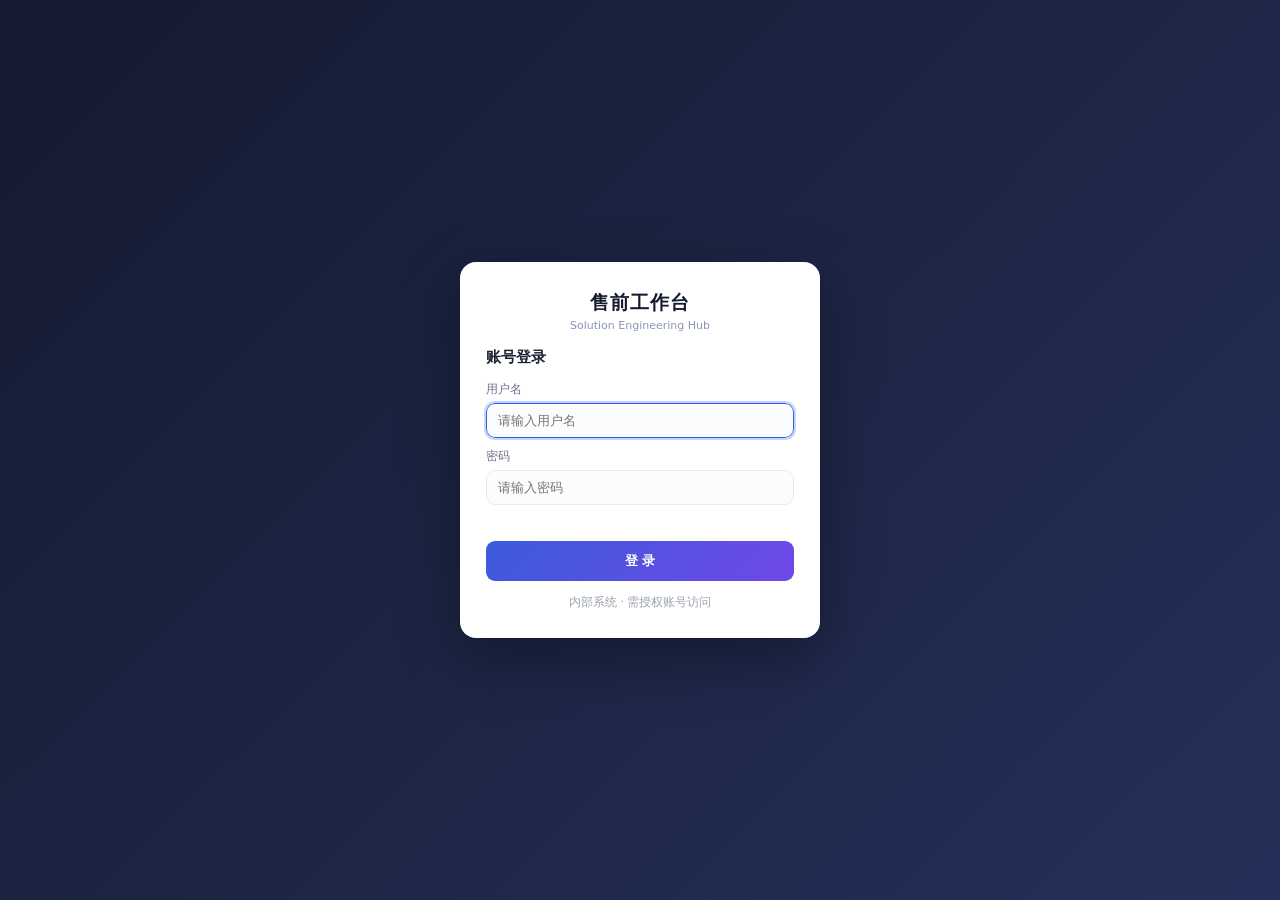
==== frontend/index.html @ 3066fd41 "feat: 同步线上 09-14~09-17 全部开发 + 修复两处 P0 缺陷 线上运行目录 /opt/presales-workbench 长期不在版本控制下，仓库此前停在 bf09b65(09-" ====
<!DOCTYPE html>
<html lang="zh-CN">
<head>
<meta charset="UTF-8">
<meta name="viewport" content="width=device-width, initial-scale=1.0">
<title>售前解决方案工作台</title>

  <link rel="stylesheet" href="./src/styles.css">
</head>
<body class="auth-pending">
<div id="app">
  <aside class="sidebar">
    <div class="logo"><b>售前工作台</b><span>Solution Engineering Hub</span></div>
    <nav class="nav" id="nav">
      <button data-p="dash" class="on"><span class="ico"><svg viewBox="0 0 24 24" aria-hidden="true"><rect x="3" y="3" width="7.5" height="9" rx="1.4"/><rect x="13.5" y="3" width="7.5" height="5" rx="1.4"/><rect x="13.5" y="11" width="7.5" height="10" rx="1.4"/><rect x="3" y="15" width="7.5" height="6" rx="1.4"/></svg></span>工作台首页</button>
      <button data-p="projects"><span class="ico"><svg viewBox="0 0 24 24" aria-hidden="true"><path d="M3 7.5A2 2 0 0 1 5 5.5h4l2 2.2h6a2 2 0 0 1 2 2v7.3a2 2 0 0 1-2 2H5a2 2 0 0 1-2-2z"/></svg></span>项目管理</button>
      <button data-p="qa"><span class="ico"><svg viewBox="0 0 24 24" aria-hidden="true"><path d="M20 11.5a7.5 7.5 0 0 1-10.9 6.7L4 19.5l1.3-4.4A7.5 7.5 0 1 1 20 11.5z"/></svg></span>智能问答</button>
      <button data-p="kb"><span class="ico"><svg viewBox="0 0 24 24" aria-hidden="true"><ellipse cx="12" cy="6" rx="7.5" ry="2.8"/><path d="M4.5 6v6c0 1.6 3.4 2.9 7.5 2.9s7.5-1.3 7.5-2.9V6"/><path d="M4.5 12v6c0 1.6 3.4 2.9 7.5 2.9s7.5-1.3 7.5-2.9v-6"/></svg></span>向量知识库</button>
      <button data-p="pdocs"><span class="ico"><svg viewBox="0 0 24 24" aria-hidden="true"><rect x="3" y="4" width="18" height="4" rx="1.2"/><path d="M5 8v11a1.5 1.5 0 0 0 1.5 1.5h11A1.5 1.5 0 0 0 19 19V8"/><path d="M10 12h4"/></svg></span>项目知识库</button>
      <button data-p="c139"><span class="ico"><svg viewBox="0 0 24 24" aria-hidden="true"><circle cx="12" cy="12" r="8.5"/><circle cx="12" cy="12" r="4.5"/><circle cx="12" cy="12" r="1"/></svg></span>C139 赢单评估</button>
      <button data-p="tools"><span class="ico"><svg viewBox="0 0 24 24" aria-hidden="true"><path d="M15.6 5.4a3.6 3.6 0 0 0-4.7 4.5L4 16.8 6.2 19l6.9-6.9a3.6 3.6 0 0 0 4.5-4.7l-2.1 2.1-1.9-1.9z"/></svg></span>标书检查清单</button>
      <button data-p="bidagent"><span class="ico"><svg viewBox="0 0 24 24" aria-hidden="true"><rect x="6.5" y="8" width="11" height="8.5" rx="2.2"/><path d="M12 8V5.2M9.5 5.2h5M4 12h2.5M17.5 12H20"/><circle cx="10" cy="12.4" r=".7"/><circle cx="14" cy="12.4" r=".7"/></svg></span>投标智能体</button>
      <button data-p="chain"><span class="ico"><svg viewBox="0 0 24 24" aria-hidden="true"><circle cx="6" cy="12" r="2.3"/><circle cx="18" cy="6" r="2.3"/><circle cx="18" cy="18" r="2.3"/><path d="M8.1 10.9l7.8-3.8M8.1 13.1l7.8 3.8"/></svg></span>决策链</button>
      <button data-p="contracts"><span class="ico"><svg viewBox="0 0 24 24" aria-hidden="true"><path d="M6.5 2.5h7l4.5 4.5v13a1.5 1.5 0 0 1-1.5 1.5h-10A1.5 1.5 0 0 1 4.5 20V4a1.5 1.5 0 0 1 2-1.5z"/><path d="M13.5 2.5V7h4.5M8 12.5h8M8 16h8M8 9h2"/></svg></span>合同管理</button>
      <button data-p="quotations"><span class="ico"><svg viewBox="0 0 24 24" aria-hidden="true"><path d="M20.5 12.5l-8 8-9-9V4.5h7z"/><circle cx="7.6" cy="7.6" r="1.3"/></svg></span>报价管理</button>
      <button data-p="compintel"><span class="ico"><svg viewBox="0 0 24 24" aria-hidden="true"><circle cx="11" cy="11" r="6.2"/><path d="M20 20l-4.4-4.4"/></svg></span>竞争情报</button>
      <button data-p="market"><span class="ico"><svg viewBox="0 0 24 24" aria-hidden="true"><circle cx="12" cy="12" r="9"/><path d="M3 12h18M12 3c2.6 2.8 2.6 15.4 0 18M12 3c-2.6 2.8-2.6 15.4 0 18"/></svg></span>市场情报</button>
      <button data-p="marketdaily"><span class="ico"><svg viewBox="0 0 24 24" aria-hidden="true"><rect x="3" y="5" width="18" height="16" rx="2"/><path d="M3 9h18M8 3v4M16 3v4M7.5 13h5M7.5 16.5h8"/></svg></span>厂商动态</button>
      <button data-p="aidaily"><span class="ico"><svg viewBox="0 0 24 24" aria-hidden="true"><path d="M4 5h13v14H6a2 2 0 0 1-2-2z"/><path d="M17 8h3v9a2 2 0 0 1-2 2M7 9h7M7 12h7M7 15h4"/></svg></span>AI应用日报</button>
      <button data-p="scenario"><span class="ico"><svg viewBox="0 0 24 24" aria-hidden="true"><path d="M9.5 18h5M10.5 21h3"/><path d="M12 3a6 6 0 0 0-3.8 10.6c.6.5 1.1 1.3 1.3 2.4h5c.2-1.1.7-1.9 1.3-2.4A6 6 0 0 0 12 3z"/></svg></span>解决方案创新场景</button>
      <button data-p="docs"><span class="ico"><svg viewBox="0 0 24 24" aria-hidden="true"><path d="M4 20h4L18.5 9.5l-4-4L4 16z"/><path d="M13.5 5.5l4 4"/></svg></span>方案制作中心</button>
      <!-- 需求管理入口已按需求隐藏（保留 DOM 与逻辑，去掉下一行的 style 即可恢复） -->
      <button data-p="requirements"><span class="ico"><svg viewBox="0 0 24 24" aria-hidden="true"><path d="M9 6.5h11M9 12h11M9 17.5h11M4.5 6l1 1 1.8-2M4.5 11.5l1 1 1.8-2M4.5 17l1 1 1.8-2"/></svg></span>需求管理</button>
      <button data-p="sales"><span class="ico"><svg viewBox="0 0 24 24" aria-hidden="true"><path d="M3 8l9-4 9 4-9 4z"/><path d="M7 10.5V15c0 1.2 2.2 2.2 5 2.2s5-1 5-2.2v-4.5"/><path d="M21 8.5v5"/></svg></span>销售培训</button>
      <button data-p="toolbox"><span class="ico"><svg viewBox="0 0 24 24" aria-hidden="true"><rect x="3" y="7" width="18" height="13" rx="2"/><path d="M8 7V5a2 2 0 0 1 2-2h4a2 2 0 0 1 2 2v2M3 12h18"/></svg></span>售前工具箱</button>
      <button data-p="capability"><span class="ico"><svg viewBox="0 0 24 24" aria-hidden="true"><polyline points="3 17 9 11 13 15 21 7"/><polyline points="15 7 21 7 21 13"/></svg></span>能力提升</button>
      <button data-p="mytodo"><span class="ico"><svg viewBox="0 0 24 24" aria-hidden="true"><circle cx="9" cy="7.5" r="3.2"/><path d="M5 20a4 4 0 0 1 8 0"/><circle cx="17" cy="9" r="2.2"/><path d="M15 20a4 4 0 0 1 7-2"/></svg></span>我的待办</button>
      <button data-p="capacity"><span class="ico"><svg viewBox="0 0 24 24" aria-hidden="true"><path d="M3 12h3l2-7 3 14 3-9 2 4h5"/></svg></span>产能看板</button>
      <button data-p="funnel"><span class="ico"><svg viewBox="0 0 24 24" aria-hidden="true"><path d="M3 4h18l-7 8v6l-4 2v-8z"/></svg></span>商机漏斗</button>
      <button data-p="customer360"><span class="ico"><svg viewBox="0 0 24 24" aria-hidden="true"><circle cx="12" cy="8" r="3.2"/><path d="M5 21a7 7 0 0 1 14 0M12 11a3 3 0 0 0 3 3h1.5a2.5 2.5 0 0 1 2 4"/></svg></span>客户360</button>
      <button data-p="users" style="display:none"><span class="ico"><svg viewBox="0 0 24 24" aria-hidden="true"><path d="M12 3l7 2.6V11c0 4.4-2.9 7.4-7 8.9-4.1-1.5-7-4.5-7-8.9V5.6z"/><path d="M9.5 11.5l1.8 1.8 3.5-3.6"/></svg></span>用户管理</button>
    </nav>
    <div class="side-foot">
      <div class="side-user" id="sideUser" style="display:none">
        <div class="su-name">👤 <span id="curUser"></span></div>
        <div class="su-warn" id="pwWarn" style="display:none">⚠ 当前为初始密码，建议尽快修改</div>
        <div class="su-btns"><button id="btnPw" class="su-btn" style="display:none" onclick="openPw()"><svg viewBox="0 0 24 24" class="su-ic"><circle cx="7.5" cy="15.5" r="3.5"/><path d="M10 13l8-8M15 5l3 3M13 7l2 2"/></svg>修改密码</button><button id="btnLogout" class="su-btn out" style="display:none" onclick="doLogout()"><svg viewBox="0 0 24 24" class="su-ic"><path d="M9 21H5a2 2 0 0 1-2-2V5a2 2 0 0 1 2-2h4M16 17l5-5-5-5M21 12H9"/></svg>退出</button></div>
      </div>
      数据存服务器 <span id="syncState" title="业务数据已落库 SQLite；本机浏览器另留一份缓存">●</span>
      <button onclick="exportAll()">⬇ 导出数据备份</button>
      <button onclick="document.getElementById('importFile').click()">⬆ 导入数据</button>
      <button onclick="syncNow()">⟳ 立即同步</button>
      <button onclick="resetDemo()">↺ 重置演示数据</button>
      <input type="file" id="importFile" accept=".json" style="display:none" onchange="importAll(this)">
    </div>
  </aside>

  <main class="main">
    <!-- ============ 首页 ============ -->
    <section class="page on" id="p-dash">
      <div class="page-head"><div><h2>工作台首页</h2><div class="desc">售前项目全景视图 · 指标卡与漏斗可点击下钻明细</div></div>
        <div style="display:flex;gap:10px;align-items:center"><span id="dashYearSlot"></span>
        <button class="btn" onclick="openProjectModal()">＋ 新建项目</button></div></div>
      <div class="kpis" id="dashKpis"></div>
      <div class="gosum-bar" id="dashGoSummary"></div>
      <div class="grid g2">
        <div class="card"><h3>商机投入决策 · 建议重点投入（GO）</h3><div id="dashGo"></div></div>
        <div class="card"><h3>商机投入决策 · 建议暂缓 / 放弃（NO-GO）</h3><div id="dashNoGo"></div></div>
      </div>
      <div class="card"><h3>跟进强度趋势
        <span style="float:right;display:flex;gap:8px;align-items:center;font-weight:400">
          <select id="trScope" onchange="renderDash()" style="width:190px"><option value="all">全部项目</option></select>
          <button class="btn sm ghost" id="trModeW" onclick="setTrendMode('w')">按周</button>
          <button class="btn sm ghost" id="trModeM" onclick="setTrendMode('m')">按月</button>
        </span></h3>
        <div id="dashTrend"></div>
      </div>
      <div class="grid g2">
        <div class="card"><h3>项目阶段漏斗</h3><div id="dashFunnel"></div></div>
        <div class="card"><h3>赢单率 TOP 项目（C139）</h3><div id="dashTop"></div></div>
      </div>
      <div class="grid g2">
        <div class="card"><h3>下一步（逾期 / 本周到期）</h3><div id="dashNext"></div></div>
        <div class="card"><h3>未关闭的风险与问题</h3><div id="dashRisk"></div></div>
      </div>
      <div class="card"><h3>最近动态</h3><div id="dashRecent"></div></div>
    </section>

    <!-- ============ 项目管理 ============ -->
    <section class="page" id="p-projects">
      <div class="page-head"><div><h2>项目管理</h2><div class="desc">全生命周期：前期交流 → 方案阶段 → 招投标 → 中标 / 流标 / 输标 / 取消</div></div>
        <div style="display:flex;gap:10px">
          <button class="btn ghost" onclick="goProjects({})">重置筛选</button>
          <button class="btn" onclick="openProjectModal()">＋ 新建项目</button>
        </div></div>
      <div class="card">
        <div class="searchbar">
          <input id="projSearch" placeholder="搜索项目 / 甲方 / 销售 / 售前…" oninput="renderProjects()">
          <select id="projYearFilter" onchange="pfSet('year',this.value)"><option value="all">全部年度</option></select>
          <select id="projRangeFilter" onchange="pfSet('range',this.value)">
            <option value="all">全部范围</option><option value="active">在跟</option><option value="won">已中标</option>
            <option value="lost">已流失</option><option value="closed">已收口（中标+流失）</option>
          </select>
          <select id="projStageFilter" onchange="pfSet('stage',this.value)">
            <option value="all">全部阶段</option>
            <option>前期交流</option><option>方案阶段</option><option>招投标阶段</option>
            <option>已中标</option><option>已流标</option><option>已输标</option><option>项目已取消</option>
          </select>
          <select id="projOppFilter" onchange="pfSet('opp',this.value)">
            <option value="all">全部级别</option><option>控单</option><option>博弈</option><option>了解中</option>
          </select>
          <select id="projOwnerFilter" onchange="pfSet('owner',this.value)"><option value="">全部负责人</option></select>
          <select id="projGoFilter" onchange="pfSet('go',this.value)">
            <option value="">全部投入建议</option><option value="must">重点投入</option>
            <option value="watch">观察加力</option><option value="drop">暂缓/放弃</option><option value="data">数据不足</option>
          </select>
          <select id="projWarnFilter" onchange="pfSet('warn',this.value)">
            <option value="">不限预警</option><option value="warn">有预警（逾期或高风险）</option>
            <option value="over">有逾期下一步</option><option value="risk">有高风险未关闭</option>
          </select>
        </div>
        <div id="projCount" style="font-size:12.5px;color:var(--sub);margin:-2px 0 10px"></div>
        <div style="overflow-x:auto"><table id="projTable"></table></div>
      </div>
    </section>

    <!-- ============ 项目详情 ============ -->
    <section class="page" id="p-detail">
      <div class="page-head">
        <div><h2 id="dtTitle">项目详情</h2><div class="desc" id="dtSub"></div></div>
        <div style="display:flex;gap:8px;align-items:center">
          <select id="dtStage" onchange="changeStage(this.value)" style="width:150px">
            <option>前期交流</option><option>方案阶段</option><option>招投标阶段</option>
            <option>已中标</option><option>已流标</option><option>已输标</option><option>项目已取消</option>
          </select>
          <button class="btn ghost" onclick="show('projects')">← 返回列表</button>
        </div>
      </div>
      <div class="card"><div class="step-flow" id="dtFlow"></div></div>
      <div class="tabs" id="dtTabs">
        <button class="on" data-t="info">基本信息与背景收集</button>
        <button data-t="fu">跟进记录</button>
        <button data-t="plan">下一步计划</button>
        <button data-t="risk">风险与问题</button>
        <button data-t="task">推进计划与任务</button>
        <button data-t="tl">时间线</button>
        <button data-t="go">投入决策 GO</button>
        <button data-t="c">C139 快评</button>
        <button data-t="doc">本项目文档</button>
        <button data-t="stk">项目干系人</button>
        <button data-t="contract">合同信息</button>
      </div>
      <div id="dtBody"></div>
    </section>

    <!-- ============ 智能问答 ============ -->
    <section class="page qa-page" id="p-qa">
      <div class="page-head">
        <div><h2>智能问答</h2><div class="desc">售前作战参谋 · 基于工作台真实数据，直接提问即可（商机 / 决策链 / 跟进 / 风险 / GO 判断 / 跨项目对比）</div></div>
        <div class="qa-head-tools">
          <label class="qa-scope"><span>范围</span><select id="qaScope" onchange="qaScopeChange()"></select></label>
          <button class="btn sm ghost" onclick="qaClear()">清空对话</button>
        </div>
      </div>
      <div class="qa-shell">
        <div id="qaMsgs" class="qa-msgs"></div>
        <div class="qa-composer">
          <div class="qa-quick" id="qaQuick"></div>
          <div class="qa-input">
            <textarea id="qaText" rows="1" placeholder="直接输入你的问题，回车发送（Shift+Enter 换行）…" oninput="qaAutoGrow(this)" onkeydown="qaKey(event)"></textarea>
            <button class="btn qa-send" id="qaSendBtn" onclick="qaSend()">发送</button>
          </div>
          <div class="qa-foot"><span id="qaStatus" class="qa-status"></span><span class="qa-tip">回答基于工作台已录入数据，未录入的会明确告知</span></div>
        </div>
      </div>
    </section>

    <!-- ============ 向量知识库 ============ -->
    <section class="page" id="p-kb">
      <div class="page-head"><div><h2>向量知识库</h2><div class="desc">左侧为 WeKnora 实时知识库列表 · 可检索、预览、下载原文；增删知识库与文档请到 WeKnora 管理端</div></div>
        <div style="display:flex;gap:8px">
          <button class="btn ghost" onclick="openDebug()">🔍 召回调试</button>
          <button class="btn ghost" onclick="loadWeKnoraKb(true)">↻ 刷新</button></div></div>
      <div class="doc-layout" style="grid-template-columns:250px 1fr">
        <div class="card"><h3>知识库</h3>
          <div id="kbTree"></div></div>
        <div class="card">
          <div class="searchbar">
            <input id="kbSearch" placeholder="🔍 关键词检索（多词空格分隔）" oninput="renderKb()">
            <div style="flex:1"></div>
          </div>
          <div class="hint" id="kbCrumb"></div>
          <div id="kbList"></div>
        </div>
      </div>
    </section>

    <!-- ============ 项目知识库 ============ -->
    <section class="page" id="p-pdocs">
      <div class="page-head"><div><h2>项目知识库</h2><div class="desc">按项目归档文档：📥输入（客户提供的全部文档）｜🔄过程（工作文档，可建目录，可收纳方案制作中心产出）｜📤输出（对外提供过的文档）｜📎参考资料</div></div></div>
      <div class="doc-layout" style="grid-template-columns:280px 1fr">
        <div class="card"><h3>项目树</h3><div id="pdTree"></div></div>
        <div class="card" id="pdRight"><div class="empty">👈 在左侧选择一个项目，管理其四类文档</div></div>
      </div>
    </section>

    <!-- ============ 方案制作中心 ============ -->
    <section class="page" id="p-docs">
      <div class="page-head"><div><h2>方案制作中心</h2><div class="desc">关联项目 → 选择文档类型创建任务 → 与 Hermes 专家智能体真实对话 → 生成初稿并导出<span id="hxBadge" class="hx-badge">● 检测中</span></div></div></div>
      <div class="steps-hint">① 关联项目（自动带入背景信息）→ ② 点击文档类型：右侧展示<b>该类型的历次对话任务清单</b>，点「＋ 发起新对话」，由 <b>Hermes 专家智能体（profile: wordpresales）</b>接管全程对话与内容生成（项目背景自动注入，任务标题按对话内容自动生成，点历史任务可继续对话）→ ③ 点「⚡ 生成完整初稿」由智能体产出正文，在线编辑并导出 Word / Markdown</div>
      <div class="doc-layout">
        <div>
          <div class="card"><h3>① 关联项目</h3>
            <select id="docProj" onchange="onDocProjChange()"><option value="">— 请选择项目 —</option></select></div>
          <div class="card"><h3>② 选择文档类型 · 对话任务</h3><div id="docTypes"></div></div>
        </div>
        <div class="card" id="docRight" style="display:flex;flex-direction:column;min-height:620px"></div>
      </div>
    </section>

    <!-- ============ 投标智能体 ============ -->
    <section class="page" id="p-bidagent">
      <div class="page-head"><div><h2>投标智能体</h2><div class="desc">与 Hermes wordpresales 专家智能体直接对话 · 支持长时间异步处理 · 自动检测生成文档并提供下载</div></div>
        <div style="display:flex;gap:10px;align-items:center">
          <span id="baHxBadge" class="hx-badge">● 检测中</span>
        </div>
      </div>
      <div class="ba-wrap">
        <div class="ba-side">
          <div class="ba-side-head">
            <select id="baProjSelect" onchange="baOnProjChange()"><option value="">全部项目</option></select>
            <button class="btn" onclick="baNewConvAction()">＋ 新对话</button>
          </div>
          <div class="ba-conv-list" id="baConvList"></div>
        </div>
        <div class="ba-main">
          <div class="ba-chat" id="baChat"></div>
          <div class="ba-input" id="baInputBar"></div>
        </div>
      </div>
    </section>

    <!-- ============ C139 ============ -->
    <section class="page" id="p-c139">
      <div class="page-head"><div><h2>C139 赢单评估</h2><div class="desc">C=高质量教练确认 · 1=决定者选定我方 · 3=三项价值共识 · 9=九大关键要素，评估后自动映射赢单率与状态区间</div></div>
        <select id="c139Proj" onchange="renderC139()" style="width:260px"></select></div>
      <div class="c139-grid">
        <div class="score-box" id="c139Score"></div>
        <div id="c139Body"></div>
      </div>
    </section>

    <!-- ============ 工具箱 ============ -->
    <section class="page" id="p-tools">
      <div class="page-head"><div><h2>标书检查清单</h2><div class="desc">投标前中后检查清单（按项目勾选，状态自动保存）；常用方法论速查已并入「能力提升 · 必备常识」</div></div></div>
      <div class="card"><h3>投标检查清单（勾选状态自动保存）</h3>
        <div style="margin-bottom:8px"><select id="chkProj" onchange="renderChecklist()" style="width:240px"></select></div>
        <div id="checklist"></div>
        <button class="btn sm ghost" style="margin-top:10px" onclick="resetChecklist()">重置清单</button>
      </div>
    </section>

    <!-- ============ 决策链（三期） ============ -->
    <section class="page" id="p-chain">
      <div class="page-head"><div><h2>决策链</h2><div class="desc">关键决策人阵型 · 影响力×立场矩阵 · 角色覆盖缺口 · 跨项目人员台账（已融合原「干系人管理」，跟随年度口径）</div></div>
        <span id="chainYearSlot"></span></div>
      <div id="chainBody"></div>
    </section>

    <!-- ============ 合同管理 ============ -->
    <section class="page" id="p-contracts">
      <div class="page-head"><div><h2>合同管理</h2><div class="desc">合同清单台账：项目「已中标」后自动进入，可补充行业/区域/核心业务等信息，并上传、下载合同附件</div></div>
        <div style="display:flex;align-items:center;gap:12px"><span style="font-size:13px;color:var(--sub)">共 <b id="ctCount" style="color:var(--ink);font-size:15px">0</b> 份合同</span><button class="btn sm" onclick="openContractNew()">＋ 新增合同</button></div></div>
      <div class="card ct-filter-card">
        <div class="ct-filter">
          <label><span>合同编号</span><input id="ctF_no" placeholder="请输入" oninput="renderContracts()"></label>
          <label><span>合同甲方</span><input id="ctF_party" placeholder="请输入" oninput="renderContracts()"></label>
          <label><span>项目名称</span><input id="ctF_proj" placeholder="请输入" oninput="renderContracts()"></label>
          <label><span>行业</span><input id="ctF_industry" list="dlIndustry" placeholder="全部" oninput="renderContracts()"></label>
          <label><span>区域</span><input id="ctF_region" list="dlRegion" placeholder="全部" oninput="renderContracts()"></label>
          <label><span>核心业务</span><input id="ctF_biz" list="dlBiz" placeholder="全部" oninput="renderContracts()"></label>
          <label><span>核心业务产品</span><input id="ctF_product" list="dlProduct" placeholder="全部" oninput="renderContracts()"></label>
          <div class="ct-fbtns"><button class="btn sm ghost" onclick="ctResetFilter()">重置</button></div>
        </div>
      </div>
      <div id="ctBody"></div>
      <datalist id="dlIndustry"></datalist>
      <datalist id="dlRegion"></datalist>
      <datalist id="dlBiz"></datalist>
      <datalist id="dlProduct"></datalist>
    </section>

    <!-- ============ 用户管理 ============ -->
    <section class="page" id="p-users">
      <div class="page-head"><div><h2>用户管理</h2><div class="desc">管理系统账号、角色与各模块访问权限（仅管理员可见）</div></div></div>
      <div id="usersBody"></div>
    </section>

    <!-- ============ 市场情报 ============ -->
    <section class="page" id="p-market">
      <div class="page-head"><div><h2>市场情报</h2><div class="desc">抓取/录入行业政策与竞品信息，AI 自动整理竞品对比表、行业简报并提炼要点</div></div></div>
      <div id="marketBody"></div>
    </section>

    <!-- ============ 每日市场动态 ============ -->
    <section class="page" id="p-marketdaily">
      <div class="page-head"><div><h2>厂商动态</h2><div class="desc">竞品图谱与厂商动态：手动添加厂商、从已抓取资讯匹配该厂商最新动态、点击查看历史明细</div></div></div>
      <div id="marketDailyBody"></div>
    </section>

    <!-- ============ AI应用日报 ============ -->
    <section class="page" id="p-aidaily">
      <div class="page-head"><div><h2>AI应用日报</h2><div class="desc">收录「静言波语」等公众号发布的《企业级AI应用日报》，AI 自动整理成结构化日报并归档展示</div></div></div>
      <div id="aidailyBody"></div>
    </section>

    <!-- ============ 解决方案创新场景 ============ -->
    <section class="page" id="p-scenario">
      <div class="page-head"><div><h2>解决方案创新场景</h2><div class="desc">抓取软件解决方案 / 创新场景资讯，AI 提炼成结构化「创新场景卡」，供方案与投标借鉴</div></div></div>
      <div id="scenarioBody"></div>
    </section>

    <!-- ============ 销售培训 ============ -->
    <section class="page" id="p-sales">
      <div class="page-head"><div><h2>销售培训</h2><div class="desc">记录对销售团队的培训（产品/方案/技巧/竞品等），并按类型、产品线、讲师、月份统计分析</div></div></div>
      <div id="salesBody"></div>
    </section>

    <!-- ============ 售前工具箱 ============ -->
    <section class="page" id="p-toolbox">
      <div class="page-head"><div><h2>售前工具箱</h2><div class="desc">按解决方案组织售前文档：选择解决方案，在左侧分类树的具体节点上传/下载彩页、手册、白皮书、案例、模板等资料</div></div></div>
      <div id="toolboxBody"></div>
    </section>

    <!-- ============ 能力提升 ============ -->
    <section class="page" id="p-capability">
      <div class="page-head"><div><h2>能力提升</h2><div class="desc">沉淀售前咨询必备常识（方法论、方案编写、招投标、行业与客户沟通等）并按分类归档售前人员能力培训材料，团队成员可查阅与下载</div></div></div>
      <div id="capabilityBody"></div>
    </section>

    <!-- ============ 报价管理 ============ -->
    <section class="page" id="p-quotations">
      <div class="page-head"><div><h2>报价管理</h2><div class="desc">成本评估、对外报价与利润率分析；支持 Excel 上传与下载</div></div>
        <select id="qtProj" onchange="renderQuotations()" style="width:260px"></select></div>
      <div id="qtBody"></div>
    </section>

    <!-- ============ 竞争情报 ============ -->
    <section class="page" id="p-compintel">
      <div class="page-head"><div><h2>竞争情报</h2><div class="desc">搜集并分析竞争对手产品、价格、市场策略与动态</div></div>
        <button class="btn" onclick="openCiModal()">＋ 新增情报</button></div>
      <div class="card">
        <div class="searchbar">
          <input id="ciSearch" placeholder="搜索对手 / 产品 / 策略…" oninput="renderCompintel()">
          <select id="ciProjFilter" onchange="renderCompintel()" style="width:180px"><option value="">全部项目</option></select>
        </div>
        <div id="ciBody"></div>
      </div>
    </section>

    <!-- ============ 需求管理 ============ -->
    <section class="page" id="p-requirements">
      <div class="page-head"><div><h2>需求管理</h2><div class="desc">收集、分析与跟踪项目需求，并汇入项目知识库</div></div>
        <select id="rqProj" onchange="renderRequirements()" style="width:260px"></select></div>
      <div id="rqBody"></div>
    </section>

    <!-- ============ 我的待办 ============ -->
    <section class="page" id="p-mytodo">
      <div class="page-head"><div><h2>我的待办</h2><div class="desc">按责任人聚合「下一步」 · 逾期自动标记 · 逾期≥3天醒目升级</div></div>
        <div style="display:flex;gap:8px"><button id="scopeMine" class="btn" onclick="mytodoScope('mine')">我的</button><button id="scopeTeam" class="btn ghost" onclick="mytodoScope('team')">团队全部</button></div></div>
      <div id="mytodoBody"></div>
    </section>

    <!-- ============ 产能看板 ============ -->
    <section class="page" id="p-capacity">
      <div class="page-head"><div><h2>售前产能看板</h2><div class="desc">按项目角色估算负荷 + 工时打点 → 识别超载 / 低负荷，辅助派单</div></div></div>
      <div id="capBody"></div>
    </section>

    <!-- ============ 商机漏斗 ============ -->
    <section class="page" id="p-funnel">
      <div class="page-head"><div><h2>商机漏斗</h2><div class="desc">各阶段数量 / 金额 / 加权预测合同额 / 阶段停留 · 找出卡壳阶段</div></div></div>
      <div id="funnelBody"></div>
    </section>

    <!-- ============ 客户360 ============ -->
    <section class="page" id="p-customer360">
      <div class="page-head"><div><h2>客户 360°</h2><div class="desc">按客户聚合：在管项目 / 金额 / 跟进 / 决策链 · 一个客户一次看全</div></div></div>
      <div id="csBody"></div>
    </section>
  </main>
</div>

<!-- GO 权重设置 -->
<div class="mask" id="mWeights"><div class="modal">
  <h3><span>投入决策 · 权重设置</span><button class="x" onclick="closeMask('mWeights')">✕</button></h3>
  <div class="hint" style="margin-bottom:10px">六个维度各自 0-100 的相对权重，按比例归一化（不必凑 100）。改一次全员共享（存服务器），改完 GO 分与榜单立即重算。</div>
  <div class="grid g2">
    <label class="f"><span>赢面（C139）</span><input id="gw_win" type="number" min="0" max="100"></label>
    <label class="f"><span>关系密度</span><input id="gw_rel" type="number" min="0" max="100"></label>
    <label class="f"><span>沟通热度</span><input id="gw_comm" type="number" min="0" max="100"></label>
    <label class="f"><span>竞争位势</span><input id="gw_comp" type="number" min="0" max="100"></label>
    <label class="f"><span>商业价值</span><input id="gw_value" type="number" min="0" max="100"></label>
    <label class="f"><span>推进健康度</span><input id="gw_health" type="number" min="0" max="100"></label>
  </div>
  <div id="gwSum" style="font-size:12.5px;color:var(--sub);margin:6px 0 10px"></div>
  <div style="text-align:right"><button class="btn ghost" onclick="closeMask('mWeights')">取消</button>
    <button class="btn ghost" style="margin-left:8px" onclick="goResetWeights()">恢复默认</button>
    <button class="btn" style="margin-left:8px" onclick="goSaveWeights()">保存</button></div>
</div></div>

<!-- 项目编辑弹窗 -->
<div class="mask" id="mProject"><div class="modal">
  <h3><span id="pmTitle">新建项目</span><button class="x" onclick="closeMask('mProject')">✕</button></h3>
  <div class="grid g2">
    <label class="f"><span>项目名称 *</span><input id="pfName" placeholder="如：XX集团数字化平台项目"></label>
    <label class="f"><span>甲方名称 *</span><input id="pfCust"></label>
    <label class="f"><span>销售</span><input id="pfSales"></label>
    <label class="f"><span>售前</span><input id="pfPre"></label>
    <label class="f"><span>商机级别</span><select id="pfOpp"><option>控单</option><option>博弈</option><option>了解中</option></select></label>
    <label class="f"><span>项目阶段</span><select id="pfStage" onchange="onPfStageChange()"><option>前期交流</option><option>方案阶段</option><option>招投标阶段</option><option>已中标</option><option>已流标</option><option>已输标</option><option>项目已取消</option></select></label>
  </div>
  <div class="grid g4" style="margin-top:2px">
    <label class="f"><span>预估合同额（万）</span><input id="pfEst" type="number" min="0" step="0.1" placeholder="0"></label>
    <label class="f"><span>软件合同额（万）</span><input id="pfSoft" type="number" min="0" step="0.1" placeholder="0"></label>
    <label class="f"><span>中标合同额（万）</span><input id="pfWon" type="number" min="0" step="0.1" placeholder="中标后填"></label>
    <label class="f"><span>项目成本（万）</span><input id="pfCost" type="number" min="0" step="0.1" placeholder="0"></label>
    <label class="f"><span>预计签约月</span><input id="pfExpect" type="month"></label>
    <label class="f"><span>实际签约月</span><input id="pfActual" type="month"></label>
    <label class="f"><span>关键日期（投标/开标）</span><input id="pfDate" type="date"></label>
  </div>
  <label class="f" id="pfLostRow" style="display:none;margin-top:2px"><span>取消 / 流标 / 输标原因 *</span><input id="pfLost" placeholder="必填：如预算削减、评分差距、关系壁垒"></label>
  <label class="f"><span>项目背景与来源</span><textarea id="pfBg" rows="2" placeholder="客户为什么立项？项目如何获知的？"></textarea></label>
  <div style="text-align:right;margin-top:8px"><button class="btn ghost" onclick="closeMask('mProject')">取消</button>
  <button class="btn" style="margin-left:10px" onclick="saveProject()">保存</button></div>
</div></div>


<!-- 素材插入弹窗 -->
<div class="mask" id="mInsert"><div class="modal">
  <h3><span>从知识库插入素材</span><button class="x" onclick="closeMask('mInsert')">✕</button></h3>
  <input id="insSearch" placeholder="搜索素材…" oninput="renderInsertList()" style="margin-bottom:12px">
  <div id="insList" style="max-height:400px;overflow:auto"></div>
</div></div>

<!-- 存档文档预览弹窗 -->
<div class="mask" id="mDocView"><div class="modal wide">
  <h3><span id="docViewTitle">文档预览</span><button class="x" onclick="closeMask('mDocView')">✕</button></h3>
  <div id="docViewBody" style="max-height:60vh;overflow:auto;border:1px solid var(--line);border-radius:10px;padding:18px 22px;line-height:1.9;font-size:13.5px;white-space:pre-wrap"></div>
  <div style="text-align:right;margin-top:12px"><button class="btn ghost" onclick="closeMask('mDocView')">关闭</button></div>
</div></div>

<!-- 向量化入库向导 -->
<div class="mask" id="mWizard"><div class="modal wide">
  <h3><span>添加内容 · 知识向量化入库</span><button class="x" onclick="closeMask('mWizard')">✕</button></h3>
  <div class="wz-steps" id="wzSteps"></div>
  <div id="wzBody" style="min-height:400px;max-height:60vh;overflow:auto"></div>
  <div style="display:flex;justify-content:space-between;margin-top:14px">
    <button class="btn ghost" id="wzPrevBtn" onclick="wzPrev()">上一步</button>
    <button class="btn" id="wzNextBtn" onclick="wzNext()">下一步</button></div>
</div></div>

<!-- 召回调试 -->
<div class="mask" id="mDebug"><div class="modal wide">
  <h3><span>召回调试 · 模拟向量检索</span><button class="x" onclick="closeMask('mDebug')">✕</button></h3>
  <div class="hint">输入一个问题，系统从所有已向量化知识的分段中召回最相关片段并给出相似度得分，用于验证知识库质量；将来对接真实向量库（embedding + 向量检索）时可直接替换本召回逻辑。</div>
  <div class="chat-input"><input id="dbgQ" placeholder="例如：政务云项目一期有什么痛点？ / 我们的标杆案例？" onkeydown="if(event.key==='Enter')runDebug()"><button class="btn" onclick="runDebug()">召回测试</button></div>
  <div id="dbgOut" style="margin-top:12px;max-height:430px;overflow:auto"></div>
</div></div>

<!-- 项目文档登记 -->
<div class="mask" id="mPdAdd"><div class="modal">
  <h3><span>登记文档记录</span><button class="x" onclick="closeMask('mPdAdd')">✕</button></h3>
  <div class="grid g2">
    <label class="f"><span>文档名称 *</span><input id="pdafName" placeholder="如：招标文件（客户发布版）"></label>
    <label class="f"><span>日期</span><input id="pdafDate" type="date"></label>
  </div>
  <label class="f"><span>备注（版本、来源、用途…）</span><input id="pdafNote"></label>
  <div style="text-align:right"><button class="btn ghost" onclick="closeMask('mPdAdd')">取消</button>
  <button class="btn" style="margin-left:10px" onclick="pdAddConfirm()">保存</button></div>
</div></div>

<!-- 归档/移动文档 -->
<div class="mask" id="mPdMove"><div class="modal">
  <h3><span id="pdmTitle">归档到项目文档</span><button class="x" onclick="closeMask('mPdMove')">✕</button></h3>
  <div class="grid g2">
    <label class="f"><span>目标分类</span><select id="pdmTab" onchange="pdmFolders()">
      <option value="input">📥 输入（客户提供的文档）</option>
      <option value="process" selected>🔄 过程（工作文档）</option>
      <option value="output">📤 输出（对外提供）</option>
      <option value="ref">📎 参考资料</option></select></label>
    <label class="f"><span>过程目录（仅"过程"分类可用）</span><select id="pdmFolder"></select></label>
  </div>
  <label class="f"><span>备注</span><input id="pdmNote" placeholder="版本/用途说明，可选"></label>
  <div style="text-align:right"><button class="btn ghost" onclick="closeMask('mPdMove')">取消</button>
  <button class="btn" style="margin-left:10px" onclick="pdmConfirm()">确认归档</button></div>
</div></div>

<!-- 干系人编辑 -->
<div class="mask" id="mStakeholder"><div class="modal">
  <h3><span id="stkModalTitle">新增干系人</span><button class="x" onclick="closeMask('mStakeholder')">✕</button></h3>
  <input type="hidden" id="stkId">
  <input type="hidden" id="stkPid">
  <div class="grid g2">
    <label class="f"><span>姓名 *</span><input id="stkName"></label>
    <label class="f"><span>职务/岗位</span><input id="stkTitle"></label>
    <label class="f"><span>部门</span><input id="stkDept"></label>
    <label class="f"><span>角色</span><select id="stkRole"><option value="">— 请选择 —</option><option>决策者</option><option>最终审批人</option><option>技术负责人</option><option>采购负责人</option><option>使用部门</option><option>教练/内线</option><option>影响者</option><option>其他</option></select></label>
    <label class="f"><span>影响力</span><select id="stkInfluence"><option value="high">高</option><option value="medium" selected>中</option><option value="low">低</option></select></label>
    <label class="f"><span>态度倾向</span><select id="stkAttitude"><option value="support">支持</option><option value="neutral" selected>中立</option><option value="oppose">反对</option><option value="unknown">未知</option></select></label>
    <label class="f"><span>联系电话</span><input id="stkPhone"></label>
    <label class="f"><span>邮箱</span><input id="stkEmail"></label>
    <label class="f"><span>微信</span><input id="stkWechat"></label>
  </div>
  <label class="f"><span>关注重点/诉求</span><textarea id="stkFocus" rows="2"></textarea></label>
  <label class="f"><span>我方策略（如何经营这个人）</span><textarea id="stkStrategy" rows="2" placeholder="如：通过王主任安排与副局长首次汇报，主打自主可控与运维成本"></textarea></label>
  <label class="f"><span>备注</span><textarea id="stkNotes" rows="2"></textarea></label>
  <div style="text-align:right"><button class="btn ghost" onclick="closeMask('mStakeholder')">取消</button>
  <button class="btn" style="margin-left:10px" onclick="saveStakeholder()">保存</button></div>
</div></div>

<!-- 合同信息编辑 -->
<div class="mask" id="mContract"><div class="modal">
  <h3><span>编辑合同信息</span><button class="x" onclick="closeMask('mContract')">✕</button></h3>
  <input type="hidden" id="ctId">
  <div class="grid g2" style="margin-bottom:6px">
    <label class="f"><span>关联项目</span><select id="ctProjPick" onchange="onCtProjPick()"></select></label>
    <label class="f" id="ctProjNameWrap" style="display:none"><span>项目名称</span><input id="ctProjNameInput" placeholder="手动填写项目名称"></label>
  </div>
  <div class="grid g2">
    <label class="f"><span>合同编号</span><input id="ctNo" placeholder="如 HT-2026-001"></label>
    <label class="f"><span>合同甲方</span><input id="ctParty" placeholder="合同甲方名称"></label>
    <label class="f"><span>签订时间</span><input id="ctSignDate" type="date"></label>
    <label class="f"><span>合同状态</span><select id="ctStatus"><option>洽谈中</option><option>已签署</option><option>执行中</option><option>已结清</option><option>已终止</option></select></label>
    <label class="f"><span>合同总额（万元）</span><input id="ctTotal" type="number" step="0.01"></label>
    <label class="f"><span>软件合同额（万元）</span><input id="ctSoftware" type="number" step="0.01"></label>
    <label class="f"><span>行业</span><input id="ctIndustry" list="dlIndustry" placeholder="选择或输入"></label>
    <label class="f"><span>区域</span><input id="ctRegion" list="dlRegion" placeholder="选择或输入"></label>
    <label class="f"><span>核心业务</span><input id="ctBiz" list="dlBiz" placeholder="选择或输入"></label>
    <label class="f"><span>核心业务产品</span><input id="ctProduct" list="dlProduct" placeholder="选择或输入"></label>
  </div>
  <label class="f"><span>备注</span><textarea id="ctNotes" rows="2"></textarea></label>
  <div style="text-align:right"><button class="btn ghost" onclick="closeMask('mContract')">取消</button>
  <button class="btn" style="margin-left:10px" onclick="saveContract()">保存</button></div>
</div></div>

<!-- 报价编辑 -->
<div class="mask" id="mQuotation"><div class="modal wide">
  <h3><span id="qtModalTitle">新增报价</span><button class="x" onclick="closeMask('mQuotation')">✕</button></h3>
  <input type="hidden" id="qtId">
  <div class="grid g3">
    <label class="f"><span>版本/名称 *</span><input id="qtName" placeholder="如 V1 初版报价"></label>
    <label class="f"><span>报价日期</span><input id="qtDate" type="date"></label>
    <label class="f"><span>状态</span><select id="qtStatus"><option>草稿</option><option>已提交</option><option>已中标</option><option>已失效</option></select></label>
  </div>
  <div class="card"><h3>成本与报价明细</h3>
    <div id="qtItems"></div>
    <button class="btn sm ghost" style="margin-top:10px" onclick="addQtItem()">＋ 添加明细</button>
  </div>
  <label class="f"><span>报价说明 / 策略</span><textarea id="qtNotes" rows="3"></textarea></label>
  <div style="text-align:right"><button class="btn ghost" onclick="closeMask('mQuotation')">取消</button>
  <button class="btn" style="margin-left:10px" onclick="saveQuotation()">保存</button></div>
</div></div>

<!-- 竞争情报编辑 -->
<div class="mask" id="mCompintel"><div class="modal">
  <h3><span id="ciModalTitle">新增竞争情报</span><button class="x" onclick="closeMask('mCompintel')">✕</button></h3>
  <input type="hidden" id="ciId">
  <div class="grid g2">
    <label class="f"><span>竞争对手 *</span><input id="ciCompetitor"></label>
    <label class="f"><span>关联项目</span><select id="ciProj"><option value="">— 不限 —</option></select></label>
    <label class="f"><span>产品/方案</span><input id="ciProduct"></label>
    <label class="f"><span>价格/报价（万元）</span><input id="ciPrice" type="number" step="0.01"></label>
    <label class="f"><span>情报来源</span><input id="ciSource" placeholder="如 客户透露 / 公开信息 / 友商材料"></label>
    <label class="f"><span>日期</span><input id="ciDate" type="date"></label>
  </div>
  <label class="f"><span>市场策略</span><textarea id="ciStrategy" rows="2"></textarea></label>
  <label class="f"><span>优势</span><textarea id="ciStrengths" rows="2"></textarea></label>
  <label class="f"><span>劣势</span><textarea id="ciWeaknesses" rows="2"></textarea></label>
  <div style="text-align:right"><button class="btn ghost" onclick="closeMask('mCompintel')">取消</button>
  <button class="btn" style="margin-left:10px" onclick="saveCompintel()">保存</button></div>
</div></div>

<!-- 需求编辑 -->
<div class="mask" id="mRequirement"><div class="modal">
  <h3><span id="rqModalTitle">新增需求</span><button class="x" onclick="closeMask('mRequirement')">✕</button></h3>
  <input type="hidden" id="rqId">
  <div class="grid g2">
    <label class="f"><span>需求标题 *</span><input id="rqTitle"></label>
    <label class="f"><span>类别</span><select id="rqCategory"><option>业务需求</option><option>功能需求</option><option>非功能需求</option><option>合规需求</option><option>其他</option></select></label>
    <label class="f"><span>优先级</span><select id="rqPriority"><option value="high">高</option><option value="medium" selected>中</option><option value="low">低</option></select></label>
    <label class="f"><span>状态</span><select id="rqStatus"><option value="pending">待分析</option><option value="analyzed">已分析</option><option value="approved">已确认</option><option value="rejected">已放弃</option></select></label>
    <label class="f"><span>来源</span><input id="rqSource" placeholder="如 招标文件 / 客户访谈 / 会议纪要"></label>
    <label class="f"><span>关联知识库</span><input id="rqKb" placeholder="可填写知识库素材名称，选填"></label>
    <label class="f"><span>提出方 / 干系人</span><input id="rqOwner" placeholder="如 张主任 / 信息中心"></label>
  </div>
  <label class="f"><span>需求描述</span><textarea id="rqDesc" rows="3"></textarea></label>
  <label class="f"><span>验收标准 / 满足条件</span><textarea id="rqAccept" rows="2" placeholder="怎样算满足该需求，用于方案与验收对齐"></textarea></label>
  <label class="f"><span>分析结论 / 应对方案</span><textarea id="rqAnalysis" rows="3"></textarea></label>
  <div style="text-align:right"><button class="btn ghost" onclick="closeMask('mRequirement')">取消</button>
  <button class="btn" style="margin-left:10px" onclick="saveRequirement()">保存</button></div>
</div></div>

<div class="toast" id="toast"></div>


    <!-- ===== 登录页 & 权限相关弹窗 ===== -->
  <div class="login-mask" id="loginMask">
    <form class="login-card" onsubmit="event.preventDefault();doLogin()">
      <div class="login-logo"><b>售前工作台</b><span>Solution Engineering Hub</span></div>
      <div class="login-title">账号登录</div>
      <label class="f"><span>用户名</span><input id="loginUser" autocomplete="username" placeholder="请输入用户名"></label>
      <label class="f"><span>密码</span><input id="loginPass" type="password" autocomplete="current-password" placeholder="请输入密码"></label>
      <div class="login-err" id="loginErr"></div>
      <button type="submit" class="btn login-btn" id="loginBtn">登 录</button>
      <div class="login-foot">内部系统 · 需授权账号访问</div>
    </form>
  </div>
  <div class="mask" id="mPw"><div class="modal" style="width:420px">
    <h3><span>修改密码</span><button class="x" onclick="closeMask('mPw')">✕</button></h3>
    <label class="f"><span>原密码</span><input id="pwOld" type="password"></label>
    <label class="f"><span>新密码（至少6位）</span><input id="pwNew" type="password"></label>
    <label class="f"><span>确认新密码</span><input id="pwNew2" type="password"></label>
    <div class="login-err" id="pwErr"></div>
    <div style="text-align:right"><button class="btn ghost" onclick="closeMask('mPw')">取消</button><button class="btn" style="margin-left:10px" onclick="submitPw()">保存</button></div>
  </div></div>
  <div class="mask" id="mPerms"><div class="modal">
    <h3><span id="permsTitle">配置权限</span><button class="x" onclick="closeMask('mPerms')">✕</button></h3>
    <div style="overflow-x:auto;max-height:60vh"><table><tr><th>模块</th><th>访问权限</th></tr><tbody id="permsBody"></tbody></table></div>
    <div style="text-align:right;margin-top:12px"><button class="btn ghost" onclick="closeMask('mPerms')">取消</button><button class="btn" style="margin-left:10px" onclick="savePerms()">保存</button></div>
  </div></div>
  <div class="mask" id="mAddUser"><div class="modal" style="width:440px">
    <h3><span>新增用户</span><button class="x" onclick="closeMask('mAddUser')">✕</button></h3>
    <label class="f"><span>用户名</span><input id="auName" placeholder="登录名"></label>
    <label class="f"><span>初始密码（至少6位）</span><input id="auPw" placeholder="发给用户，可随时重置"></label>
    <label class="f"><span>角色</span><div class="au-role"><label><input type="radio" name="auRole" value="user" checked>普通用户</label><label><input type="radio" name="auRole" value="admin">管理员</label></div></label>
    <div class="hint">普通用户默认「各模块只读、项目/合同可编辑」，创建后可在「权限」里调整。</div>
    <div class="login-err" id="auErr"></div>
    <div style="text-align:right"><button class="btn ghost" onclick="closeMask('mAddUser')">取消</button><button class="btn" style="margin-left:10px" onclick="submitAddUser()">创建</button></div>
  </div></div>

  <!-- ===== 市场情报弹窗 ===== -->
  <div class="mask" id="mMkSources"><div class="modal" style="width:660px">
    <h3><span>资讯来源</span><button class="x" onclick="closeMask('mMkSources')">✕</button></h3>
    <div id="mkSrcBody"></div>
  </div></div>
  <div class="mask" id="mMkImport"><div class="modal" style="width:560px">
    <h3><span>录入资料</span><button class="x" onclick="closeMask('mMkImport')">✕</button></h3>
    <label class="f"><span>抓取网页正文（文章/政策页 URL）</span><div style="display:flex;gap:8px"><input id="mkImpUrl" placeholder="https://…"><button class="btn" onclick="mkImportUrl()">抓取并提炼</button></div></label>
    <div class="hint" style="text-align:center;margin:6px 0">— 或粘贴原文 —</div>
    <label class="f"><span>标题（可空）</span><input id="mkImpTitle" placeholder="不填则自动截取"></label>
    <label class="f"><span>原文</span><textarea id="mkImpText" rows="4" placeholder="粘贴政策/竞品资料正文，AI 将提炼要点并归档"></textarea></label>
    <div style="text-align:right"><button class="btn ghost" onclick="closeMask('mMkImport')">关闭</button><button class="btn" style="margin-left:10px" onclick="mkImportText()">提炼要点并归档</button></div>
  </div></div>
  <div class="mask" id="mMkGen"><div class="modal" style="width:660px">
    <h3><span>生成报告</span><button class="x" onclick="closeMask('mMkGen')">✕</button></h3>
    <div class="hint">勾选近期资讯作为素材（或在下方补充粘贴），选择生成类型。</div>
    <div class="mk-picks" id="mkGenPicks"></div>
    <label class="f" style="margin-top:8px"><span>补充素材（可选）</span><textarea id="mkGenText" rows="2" placeholder="额外粘贴竞品参数、政策条款等"></textarea></label>
    <label class="f"><span>报告标题（可空）</span><input id="mkGenTitle" placeholder="如：机房动环竞品对比"></label>
    <div class="login-err" id="mkGenErr"></div>
    <div style="text-align:right"><button class="btn ghost" onclick="closeMask('mMkGen')">取消</button><button class="btn" style="margin-left:8px" onclick="submitMkGen('compare')">🔍 竞品对比表</button><button class="btn" style="margin-left:8px" onclick="submitMkGen('brief')">📊 行业简报</button></div>
  </div></div>
  <div class="mask" id="mMkView"><div class="modal mk-view-modal">
    <h3><span id="mkViewTitle">报告</span><button class="x" onclick="closeMask('mMkView')">✕</button></h3>
    <div id="mkViewBody" class="mk-view-scroll"></div>
  </div></div>

  <!-- ===== AI应用日报弹窗 ===== -->
  <div class="mask" id="mAdView"><div class="modal mk-view-modal">
    <h3><span id="adViewTitle">AI 应用日报</span><button class="x" onclick="closeMask('mAdView')">✕</button></h3>
    <div id="adViewBody" class="mk-view-scroll"></div>
  </div></div>
  <div class="mask" id="mAdLink"><div class="modal" style="width:560px">
    <h3><span>收录日报</span><button class="x" onclick="closeMask('mAdLink')">✕</button></h3>
    <label class="f"><span>粘贴「静言波语」最新《企业级AI应用日报》文章链接</span><input id="adLinkUrl" placeholder="https://mp.weixin.qq.com/s/…"></label>
    <div class="hint">抓取正文后由 AI 整理成结构化日报并归档（约需 1 分钟）。同一链接重复收录会自动跳过。</div>
    <div class="login-err" id="adLinkErr"></div>
    <div style="text-align:right"><button class="btn ghost" onclick="closeMask('mAdLink')">取消</button><button class="btn" style="margin-left:10px" onclick="submitAdLink()">收录并整理</button></div>
  </div></div>
  <div class="mask" id="mAdLinks"><div class="modal" style="width:640px">
    <h3><span>链接管理</span><button class="x" onclick="closeMask('mAdLinks')">✕</button></h3>
    <div id="adLinksBody"></div>
  </div></div>

  <!-- ===== 解决方案创新场景弹窗 ===== -->
  <div class="mask" id="mScView"><div class="modal mk-view-modal">
    <h3><span id="scViewTitle">创新场景卡</span><button class="x" onclick="closeMask('mScView')">✕</button></h3>
    <div id="scViewBody" class="mk-view-scroll"></div>
  </div></div>
  <div class="mask" id="mScImport"><div class="modal" style="width:560px">
    <h3><span>录入创新场景</span><button class="x" onclick="closeMask('mScImport')">✕</button></h3>
    <label class="f"><span>文章 / 案例页 URL</span><div style="display:flex;gap:8px"><input id="scImpUrl" placeholder="https://…"><button class="btn" onclick="submitScImport()">抓取并提炼</button></div></label>
    <div class="hint" style="text-align:center;margin:6px 0">— 或粘贴原文 —</div>
    <label class="f"><span>标题（可空）</span><input id="scImpTitle" placeholder="不填则自动识别"></label>
    <label class="f"><span>原文</span><textarea id="scImpText" rows="4" placeholder="粘贴解决方案 / 创新案例正文，AI 提炼成场景卡"></textarea></label>
    <div class="login-err" id="scImpErr"></div>
    <div style="text-align:right"><button class="btn ghost" onclick="closeMask('mScImport')">关闭</button><button class="btn" style="margin-left:10px" onclick="submitScImport()">提炼场景卡</button></div>
  </div></div>
  <div class="mask" id="mScSources"><div class="modal" style="width:640px">
    <h3><span>来源管理</span><button class="x" onclick="closeMask('mScSources')">✕</button></h3>
    <div id="scSrcBody"></div>
  </div></div>

  <!-- ===== 厂商动态弹窗 ===== -->
  <div class="mask" id="mVendorView"><div class="modal" style="width:720px">
    <h3><span id="vendorViewTitle">厂商</span><button class="x" onclick="closeMask('mVendorView')">✕</button></h3>
    <div id="vendorViewBody" class="mk-view-scroll"></div>
  </div></div>
  <div class="mask" id="mVendorAdd"><div class="modal" style="width:480px">
    <h3><span>添加厂商</span><button class="x" onclick="closeMask('mVendorAdd')">✕</button></h3>
    <label class="f"><span>厂商名称</span><input id="av_name" placeholder="必填"></label>
    <label class="f"><span>赛道</span><select id="av_cat"></select></label>
    <label class="f"><span>别名（分号分隔，用于匹配资讯）</span><input id="av_alias" placeholder="如 H3C;新华三"></label>
    <label class="f"><span>描述</span><textarea id="av_desc" rows="2"></textarea></label>
    <div class="login-err" id="av_err"></div>
    <div style="text-align:right"><button class="btn ghost" onclick="closeMask('mVendorAdd')">取消</button><button class="btn" style="margin-left:10px" onclick="saveAddVendor()">保存</button></div>
  </div></div>
  <div class="mask" id="mVendorDyn"><div class="modal" style="width:520px">
    <h3><span>录入厂商动态</span><button class="x" onclick="closeMask('mVendorDyn')">✕</button></h3>
    <label class="f"><span>标题</span><input id="vd_title"></label>
    <div class="grid g2"><label class="f"><span>日期</span><input id="vd_date" type="date"></label><label class="f"><span>来源</span><input id="vd_src" placeholder="官网/新闻/手动"></label></div>
    <label class="f"><span>链接（可选）</span><input id="vd_url"></label>
    <label class="f"><span>摘要</span><textarea id="vd_sum" rows="3"></textarea></label>
    <div style="text-align:right"><button class="btn ghost" onclick="closeMask('mVendorDyn')">取消</button><button class="btn" style="margin-left:10px" onclick="saveAddDyn()">保存入库</button></div>
  </div></div>

  <div class="mask" id="mSales"><div class="modal">
    <h3><span id="salesModalTitle">新增培训</span><button class="x" onclick="closeMask('mSales')">✕</button></h3>
    <input type="hidden" id="saId">
    <div class="grid g2">
      <label class="f"><span>培训主题 *</span><input id="saTopic"></label>
      <label class="f"><span>类型</span><select id="saType"></select></label>
      <label class="f"><span>关联产品线 / 解决方案</span><input id="saSol" placeholder="如 数据中心DCIM / 智能运维"></label>
      <label class="f"><span>讲师</span><input id="saTrainer"></label>
      <label class="f"><span>日期</span><input id="saDate" type="date"></label>
      <label class="f"><span>时长(小时)</span><input id="saHours" type="number" step="0.5"></label>
      <label class="f"><span>参与人数</span><input id="saCount" type="number"></label>
      <label class="f"><span>形式</span><select id="saFormat"></select></label>
    </div>
    <label class="f"><span>参与销售名单（逗号分隔）</span><input id="saAtt"></label>
    <label class="f"><span>考核 / 反馈</span><textarea id="saFb" rows="2"></textarea></label>
    <label class="f"><span>备注</span><textarea id="saNotes" rows="2"></textarea></label>
    <div style="text-align:right"><button class="btn ghost" onclick="closeMask('mSales')">取消</button><button class="btn" style="margin-left:10px" onclick="saveSales()">保存</button></div>
  </div></div>
  <div class="mask" id="mCap"><div class="modal">
    <h3><span id="capModalTitle">新增常识</span><button class="x" onclick="closeMask('mCap')">✕</button></h3>
    <input type="hidden" id="ckId">
    <div class="grid g2">
      <label class="f"><span>标题 *</span><input id="ckTitle" placeholder="如：售前五步法 / 点对点应答与废标红线"></label>
      <label class="f"><span>分类</span><select id="ckCat"></select></label>
    </div>
    <label class="f"><span>标签（逗号分隔）</span><input id="ckTags" placeholder="方法论,投标,废标"></label>
    <label class="f"><span>正文要点（支持 **加粗** / [链接](url) / `代码`）</span><textarea id="ckContent" rows="8"></textarea></label>
    <div style="text-align:right"><button class="btn ghost" onclick="closeMask('mCap')">取消</button><button class="btn" style="margin-left:10px" onclick="saveCap()">保存</button></div>
  </div></div>

<script src="./src/main.js"></script>
  <!-- 向量知识库：接入 WeKnora 真实知识库，覆盖 main.js 中的本地模拟逻辑 -->
  <script src="./src/kb-weknora.js"></script>
  <!-- 方案制作中心：接入 Hermes Agent(wordpresales) 真实对话，必须在 main.js 之后加载以覆盖本地模拟逻辑 -->
  <script src="./src/hermes-chat.js"></script>
<script src="./src/bid-agent.js"></script>
<script src="./src/auth.js"></script>
<script src="./src/market.js"></script>
<script src="./src/aidaily.js"></script>
<script src="./src/scenario.js"></script>
<script src="./src/sales.js"></script>
<script src="./src/toolbox.js"></script>
<script src="./src/capability.js"></script>
<script src="./src/mytodo.js"></script>
<script src="./src/capacity.js"></script>
<script src="./src/funnel.js"></script>
<script src="./src/customer360.js"></script>
</body>
</html>
---- frontend/src/styles.css ----
:root{
  --bg:#f3f5fa; --panel:#ffffff; --ink:#1c2333; --sub:#6b7488; --line:#e6eaf2;
  --brand:#3b5bdb; --brand2:#7048e8; --ok:#2f9e44; --warn:#e8590c; --bad:#d6336c;
  --grad:linear-gradient(135deg,#3b5bdb,#7048e8);
  --shadow:0 2px 10px rgba(28,35,51,.06); --radius:14px;
}
*{box-sizing:border-box;margin:0;padding:0}
body{font-family:"Microsoft YaHei","PingFang SC",system-ui,sans-serif;background:var(--bg);color:var(--ink);font-size:14px}
#app{display:flex;min-height:100vh}
/* ===== 侧边栏 ===== */
.sidebar{width:212px;background:#141a2f;color:#c8d0e8;flex-shrink:0;display:flex;flex-direction:column;position:sticky;top:0;height:100vh}
.logo{padding:20px 18px 16px;border-bottom:1px solid rgba(255,255,255,.08)}
.logo b{display:block;font-size:16px;color:#fff;letter-spacing:1px}
.logo span{font-size:11px;color:#8b95b8}
.nav{flex:1;padding:12px 10px;overflow:auto}
.nav button{display:flex;align-items:center;gap:10px;width:100%;border:0;background:none;color:#c8d0e8;padding:11px 12px;border-radius:9px;cursor:pointer;font-size:13.5px;margin-bottom:2px;text-align:left}
.nav button:hover{background:rgba(255,255,255,.07)}
.nav button.on{background:var(--grad);color:#fff;font-weight:600}
.nav .ico{width:20px;height:20px;display:inline-flex;align-items:center;justify-content:center;flex-shrink:0}
.nav .ico svg{width:19px;height:19px;fill:none;stroke:currentColor;stroke-width:1.7;stroke-linecap:round;stroke-linejoin:round;opacity:.92}
.nav button.on .ico svg{opacity:1;stroke-width:1.85}
/* 侧边栏细窄深色滚动条 */
.nav{scrollbar-width:thin;scrollbar-color:rgba(255,255,255,.16) transparent}
.nav::-webkit-scrollbar{width:8px;height:8px}
.nav::-webkit-scrollbar-track{background:transparent}
.nav::-webkit-scrollbar-thumb{background:rgba(255,255,255,.14);border-radius:8px}
.nav::-webkit-scrollbar-thumb:hover{background:rgba(255,255,255,.26)}
.side-foot{padding:14px;border-top:1px solid rgba(255,255,255,.08);font-size:11px;color:#8b95b8}
.side-foot button{width:100%;margin-top:6px;background:rgba(255,255,255,.08);border:0;color:#c8d0e8;padding:7px;border-radius:7px;cursor:pointer;font-size:12px}
.side-foot button:hover{background:rgba(255,255,255,.16)}
/* ===== 主区域 ===== */
.main{flex:1;padding:24px 28px;min-width:0}
.page{display:none}
.page.on{display:block}
.page-head{display:flex;align-items:center;justify-content:space-between;margin-bottom:18px;flex-wrap:wrap;gap:10px}
.page-head h2{font-size:20px}
.page-head .desc{color:var(--sub);font-size:12.5px;margin-top:4px}
.card{background:var(--panel);border-radius:var(--radius);box-shadow:var(--shadow);padding:18px;margin-bottom:16px}
.card h3{font-size:15px;margin-bottom:12px;display:flex;align-items:center;gap:8px}
.card h3::before{content:"";width:4px;height:16px;border-radius:2px;background:var(--grad)}
/* ===== 通用控件 ===== */
.btn{display:inline-flex;align-items:center;gap:6px;border:0;border-radius:9px;padding:9px 16px;font-size:13px;cursor:pointer;background:var(--grad);color:#fff;font-weight:600}
.btn:hover{opacity:.9}
.btn.ghost{background:#eef1f9;color:var(--ink);font-weight:400}
.btn.sm{padding:5px 11px;font-size:12px;border-radius:7px}
.btn.danger{background:#fde8ef;color:var(--bad)}
.btn.ok{background:#e6f4ea;color:var(--ok)}
input,select,textarea{border:1px solid var(--line);border-radius:9px;padding:9px 11px;font-size:13px;font-family:inherit;background:#fbfcfe;width:100%}
input:focus,select:focus,textarea:focus{outline:2px solid #c5d3ff;border-color:var(--brand)}
label.f{display:block;margin-bottom:10px}
label.f>span{display:block;font-size:12px;color:var(--sub);margin-bottom:5px}
.grid{display:grid;gap:12px}
.g2{grid-template-columns:1fr 1fr}.g3{grid-template-columns:repeat(3,1fr)}.g4{grid-template-columns:repeat(4,1fr)}
@media(max-width:1100px){.g4{grid-template-columns:1fr 1fr}.g3{grid-template-columns:1fr 1fr}}
.tag{display:inline-block;padding:2px 9px;border-radius:20px;font-size:11.5px;background:#eef1f9;color:var(--sub)}
/* ===== 状态徽章 ===== */
.badge{display:inline-block;padding:3px 10px;border-radius:20px;font-size:12px;font-weight:600}
.b-pre{background:#e7f0ff;color:#1c5ed8}.b-plan{background:#f1e9ff;color:#6d33c9}
.b-bid{background:#fff2df;color:#b25e00}.b-win{background:#e6f4ea;color:#2f9e44}
.b-lose{background:#fde8ef;color:#d6336c}.b-fail{background:#eceff5;color:#6b7488}
.b-cancel{background:#f2f3f5;color:#9aa2b1;text-decoration:line-through}
/* ===== 表格 ===== */
table{width:100%;border-collapse:collapse}
th{font-size:12px;color:var(--sub);text-align:left;padding:9px 10px;border-bottom:1px solid var(--line);background:#f8fafd;white-space:nowrap}
th.sortable{cursor:pointer;user-select:none}
th.sortable:hover{color:var(--brand);background:#eef3fd}
th.sortable i{font-style:normal;font-size:10px;margin-left:3px;color:var(--brand)}
th.sortable.on{color:var(--brand);font-weight:700}
td{padding:10px;border-bottom:1px solid #f0f3f9;font-size:13px;vertical-align:top}
tr:hover td{background:#f8faff}
/* ===== 仪表盘 ===== */
.kpis{display:grid;grid-template-columns:repeat(5,1fr);gap:14px;margin-bottom:16px}
@media(max-width:1100px){.kpis{grid-template-columns:repeat(2,1fr)}}
.kpi{background:var(--panel);border-radius:var(--radius);box-shadow:var(--shadow);padding:16px 18px;position:relative;overflow:hidden}
.kpi.clickable{cursor:pointer;transition:box-shadow .15s,transform .15s}
.kpi.clickable:hover{box-shadow:0 6px 18px rgba(31,42,70,.14);transform:translateY(-2px)}
.kpi .lb i{font-style:normal;margin-left:6px;color:#c3c9d6;font-size:11px}
.kpi.clickable:hover .lb i{color:var(--brand)}
.funnel-row.clickable{cursor:pointer;border-radius:8px;padding:2px 4px;margin-left:-4px;margin-right:-4px}
.funnel-row.clickable:hover{background:#eef3fd}
.funnel-row .fname i{font-style:normal;color:#c3c9d6;font-size:10px;margin-left:4px}
.funnel-row.clickable:hover .fname{color:var(--brand)}
.tag.clickable{cursor:pointer}
.tag.clickable:hover{outline:1px solid var(--brand)}
/* ===== 商机投入决策 GO / NO-GO ===== */
.gosum-bar{display:flex;align-items:center;gap:12px;flex-wrap:wrap;background:var(--panel);border-radius:var(--radius);
  box-shadow:var(--shadow);padding:10px 16px;margin-bottom:14px;font-size:13px}
.gosum{cursor:pointer;padding:3px 10px;border-radius:20px;background:#f6f8fd;font-size:12.5px;white-space:nowrap}
.gosum:hover{background:#e7f0ff}
.gosum b{font-size:16px;margin-right:3px}
.dimbar{display:inline-block;height:6px;border-radius:3px;margin-right:2px;vertical-align:middle}
/* ===== 智能问答 ===== */
.qa-page{padding:0!important}
#p-qa.on{display:flex;flex-direction:column;height:calc(100vh - 48px)}
#p-qa .page-head{margin-bottom:12px}
.qa-head-tools{display:flex;gap:10px;align-items:center}
.qa-scope{display:flex;align-items:center;gap:6px;font-size:12.5px;color:var(--sub)}
.qa-scope select{width:210px;padding:6px 8px}
.qa-shell{flex:1;display:flex;flex-direction:column;min-height:0;background:var(--panel);border-radius:var(--radius);box-shadow:var(--shadow);overflow:hidden}
.qa-msgs{flex:1;overflow-y:auto;padding:20px 22px;display:flex;flex-direction:column;gap:14px}
.qa-composer{border-top:1px solid var(--line);padding:12px 16px 10px;background:var(--panel)}
.qa-quick{display:flex;flex-wrap:wrap;gap:8px;margin-bottom:9px}
.qa-qchip{border:1px solid var(--line);background:#f6f8ff;color:#3a4358;border-radius:16px;padding:4px 11px;font-size:12px;cursor:pointer}
.qa-qchip:hover{border-color:#b9c7f5;background:#eef3fd}
.qa-input{display:flex;gap:10px;align-items:flex-end}
.qa-input textarea{flex:1;resize:none;max-height:160px;line-height:1.6;font-family:inherit}
.qa-send{align-self:flex-end;white-space:nowrap}
.qa-foot{display:flex;justify-content:space-between;align-items:center;margin-top:6px;font-size:11.5px;color:var(--sub);gap:10px}
.qa-status{color:var(--brand)}
.qa-row{display:flex;gap:10px;align-items:flex-start;max-width:100%}
.qa-row.me{flex-direction:row-reverse}
.qa-av{width:30px;height:30px;border-radius:8px;flex-shrink:0;display:flex;align-items:center;justify-content:center;font-size:13px;font-weight:700;color:#fff;background:var(--grad)}
.qa-row.me .qa-av{background:#94a3b8}
.qa-bub{background:#f4f6fc;border-radius:4px 12px 12px 12px;padding:10px 14px;font-size:13.5px;line-height:1.75;max-width:78%;word-break:break-word}
.qa-row.me .qa-bub{background:#dbe4ff;border-radius:12px 4px 12px 12px}
.qa-bub pre{background:#0f1729;color:#dbe4ff;border-radius:8px;padding:10px 12px;font-size:12px;overflow:auto;margin:8px 0}
.qa-meta{margin-top:6px;font-size:11px;color:var(--sub)}
.qa-cursor{color:var(--brand);animation:qaBlink 1s steps(2) infinite}
@keyframes qaBlink{0%,50%{opacity:1}50.01%,100%{opacity:0}}
.qa-hero{margin:auto;text-align:center;max-width:760px;padding:24px 10px;width:100%}
.qa-hero-ic{font-size:46px;line-height:1}
.qa-hero-t{font-size:21px;font-weight:800;margin:12px 0 6px}
.qa-hero-d{color:var(--sub);font-size:13px;line-height:1.75;margin-bottom:20px}
.qa-hero-grid{display:grid;grid-template-columns:1fr 1fr;gap:10px}
@media(max-width:900px){.qa-hero-grid{grid-template-columns:1fr}}
.qa-ex{text-align:left;border:1px solid var(--line);background:#fff;border-radius:10px;padding:12px 14px;font-size:13px;cursor:pointer;color:#3a4358;transition:.15s}
.qa-ex:hover{border-color:var(--brand);background:#f5f8ff;transform:translateY(-1px)}
.kpi::after{content:"";position:absolute;left:0;top:0;bottom:0;width:4px;background:var(--grad)}
.kpi .num{font-size:26px;font-weight:800;margin:4px 0}
.kpi .lb{font-size:12px;color:var(--sub)}
.funnel-row{display:flex;align-items:center;gap:10px;margin-bottom:10px}
.funnel-row .fname{width:88px;font-size:12.5px;color:var(--sub);text-align:right;flex-shrink:0}
.fbar{flex:1;height:26px;background:#eef1f9;border-radius:7px;overflow:hidden}
.fbar i{display:block;height:100%;background:var(--grad);border-radius:7px;display:flex;align-items:center;color:#fff;font-size:11.5px;padding-left:9px;min-width:26px;font-style:normal}
/* ===== 赢单率仪表 ===== */
.wr{display:inline-flex;align-items:center;gap:8px}
.wr .pct{font-weight:800;font-size:15px}
.zone{padding:2px 8px;border-radius:6px;font-size:11px;font-weight:700}
.zone.win{background:#e6f4ea;color:#2f9e44}.zone.mid{background:#fff2df;color:#b25e0c}.zone.lose{background:#fde8ef;color:#d6336c}
/* ===== 模态 ===== */
.mask{position:fixed;inset:0;background:rgba(15,20,35,.5);display:none;align-items:flex-start;justify-content:center;z-index:50;padding:40px 16px;overflow:auto}
.mask.on{display:flex}
.modal{background:#fff;border-radius:16px;width:760px;max-width:100%;padding:22px 24px;box-shadow:0 20px 60px rgba(0,0,0,.25)}
.modal.wide{width:960px}
.modal h3{font-size:17px;margin-bottom:14px;display:flex;justify-content:space-between;align-items:center}
.modal h3 .x{cursor:pointer;font-size:20px;color:var(--sub);background:#f1f3f9;border:0;border-radius:8px;width:30px;height:30px}
/* ===== 知识库 ===== */
.kb-item{border:1px solid var(--line);border-radius:12px;padding:14px 16px;margin-bottom:10px;background:#fff}
.kb-item b{font-size:14px}
.kb-item .meta{font-size:11.5px;color:var(--sub);margin:5px 0}
.kb-item .body{font-size:12.5px;color:#414a5f;background:#f8fafd;border-radius:8px;padding:10px;margin-top:8px;max-height:120px;overflow:auto;white-space:pre-wrap}
.kb-cat-sel{font-size:12px;padding:5px 8px;border:1px solid var(--line);border-radius:8px;background:#fff;color:#3a4358;max-width:170px}
.hl{background:#fff3bf;border-radius:3px}
/* ===== C139 ===== */
.c139-grid{display:grid;grid-template-columns:300px 1fr;gap:16px}
@media(max-width:1000px){.c139-grid{grid-template-columns:1fr}}
.score-box{background:linear-gradient(160deg,#141a2f,#25305a);color:#fff;border-radius:var(--radius);padding:22px;text-align:center;position:sticky;top:16px}
.score-box .big{font-size:52px;font-weight:800;margin:6px 0}
.score-box .sub{color:#9aa6cc;font-size:12px}
.el{border:1px solid var(--line);border-radius:10px;padding:10px 12px;margin-bottom:8px;display:flex;gap:10px;align-items:flex-start;background:#fff}
.el .idx{width:24px;height:24px;border-radius:50%;background:#eef1f9;color:var(--brand);font-weight:700;display:flex;align-items:center;justify-content:center;font-size:12px;flex-shrink:0;margin-top:1px}
.el.done{border-color:#b7e0c2;background:#f4fbf6}
.el.done .idx{background:#2f9e44;color:#fff}
.el p{font-size:13px;line-height:1.5}
.el small{color:var(--sub)}
.seg{display:inline-flex;border:1px solid var(--line);border-radius:8px;overflow:hidden;flex-shrink:0}
.seg button{border:0;background:#fff;padding:5px 12px;font-size:12px;cursor:pointer;color:var(--sub)}
.seg button.on-y{background:#2f9e44;color:#fff}
.seg button.on-n{background:#d6336c;color:#fff}
/* ===== 文档中心 ===== */
.doc-types{display:grid;grid-template-columns:repeat(4,1fr);gap:12px;margin-bottom:16px}
@media(max-width:1100px){.doc-types{grid-template-columns:1fr 1fr}}
.dtype{border:2px solid var(--line);border-radius:12px;padding:14px;cursor:pointer;background:#fff;transition:.15s}
.dtype:hover{border-color:#b9c7f5}
.dtype.on{border-color:var(--brand);background:#f0f4ff}
.dtype b{display:block;font-size:14px;margin-bottom:4px}
.dtype span{font-size:11.5px;color:var(--sub);line-height:1.5;display:block}
#docPreview{border:1px solid var(--line);border-radius:10px;padding:20px 24px;background:#fff;min-height:320px;max-height:560px;overflow:auto;font-size:13.5px;line-height:1.9;white-space:pre-wrap}
#docPreview h1{font-size:18px;margin:14px 0 6px}
#docPreview h2{font-size:15.5px;margin:12px 0 4px;color:var(--brand)}
/* ===== 项目详情 ===== */
.tabs{display:flex;gap:6px;border-bottom:2px solid var(--line);margin-bottom:16px;flex-wrap:wrap}
.tabs button{border:0;background:none;padding:9px 16px;font-size:13.5px;cursor:pointer;color:var(--sub);border-bottom:2px solid transparent;margin-bottom:-2px}
.tabs button.on{color:var(--brand);border-bottom-color:var(--brand);font-weight:700}
.step-flow{display:flex;gap:0;margin:6px 0 14px;flex-wrap:wrap}
.step{flex:1;min-width:110px;text-align:center;position:relative;padding:9px 4px;font-size:12.5px;color:var(--sub)}
.step::after{content:"";position:absolute;right:-6px;top:50%;width:12px;height:12px;border-top:2px solid var(--line);border-right:2px solid var(--line);transform:rotate(45deg) translateY(-50%);z-index:2;background:var(--bg)}
.step:last-child::after{display:none}
.step .dot{width:26px;height:26px;border-radius:50%;background:#e6eaf2;color:var(--sub);display:flex;align-items:center;justify-content:center;margin:0 auto 5px;font-weight:700;font-size:12px}
.step.done .dot{background:var(--ok);color:#fff}
.step.cur .dot{background:var(--grad);color:#fff;box-shadow:0 0 0 4px #dbe4ff}
.step.cur{color:var(--brand);font-weight:700}
.step.done{color:var(--ok)}
.task{display:flex;align-items:center;gap:9px;padding:8px 4px;border-bottom:1px dashed #eef1f7}
.task input[type=checkbox]{width:16px;height:16px;flex-shrink:0}
.task.done span{text-decoration:line-through;color:var(--sub)}
.tl-item{display:flex;gap:12px;padding:6px 0}
.tl-item .d{width:84px;font-size:12px;color:var(--sub);text-align:right;flex-shrink:0}
.tl-item .t{border-left:2px solid #dbe4ff;padding:0 0 10px 12px;position:relative}
.tl-item .t::before{content:"";position:absolute;left:-5px;top:5px;width:8px;height:8px;border-radius:50%;background:var(--brand)}
.empty{color:var(--sub);text-align:center;padding:36px 0;font-size:13px}
.searchbar{display:flex;gap:10px;margin-bottom:14px;flex-wrap:wrap}
.searchbar input{max-width:300px}
.hint{font-size:12px;color:var(--sub);background:#f0f4ff;border-radius:8px;padding:8px 12px;margin-bottom:12px;line-height:1.6}
.toast{position:fixed;bottom:26px;left:50%;transform:translateX(-50%);background:#1c2333;color:#fff;padding:10px 22px;border-radius:30px;font-size:13px;z-index:99;display:none;box-shadow:0 8px 24px rgba(0,0,0,.3)}
.checkrow{display:flex;gap:9px;align-items:flex-start;padding:7px 2px;border-bottom:1px dashed #eef1f7}
.checkrow label{display:flex;gap:9px;align-items:flex-start;cursor:pointer;font-size:13px;line-height:1.5}
.checkrow input{margin-top:3px;width:15px;height:15px;flex-shrink:0}
/* ===== 方案中心·对话任务 ===== */
.doc-layout{display:grid;grid-template-columns:360px 1fr;gap:16px;align-items:start}
@media(max-width:1100px){.doc-layout{grid-template-columns:1fr}}
.steps-hint{background:var(--grad);color:#fff;border-radius:10px;padding:10px 16px;font-size:13px;margin-bottom:14px}
.dtype{display:flex;gap:10px;align-items:center;padding:12px 14px;border:2px solid var(--line);border-radius:12px;cursor:pointer;background:#fff;margin-bottom:10px}
.dtype:hover{border-color:#b9c7f5;background:#f7f9ff}
.dtype .dico{font-size:22px;flex-shrink:0}
.dtype b{display:block;font-size:13.5px}
.dtype span{font-size:11.5px;color:var(--sub)}
.bg-mini{margin-top:12px;background:#f8fafd;border:1px dashed var(--line);border-radius:10px;padding:12px;font-size:12px;line-height:1.8;max-height:230px;overflow:auto}
.bg-mini b{color:var(--brand)}
.trow{border:1px solid var(--line);border-radius:10px;padding:10px 12px;margin-bottom:8px;cursor:pointer;background:#fff;display:flex;gap:8px;align-items:center}
.trow:hover{border-color:#b9c7f5}
.trow.on{border-color:var(--brand);background:#f0f4ff}
.trow .tt{flex:1;min-width:0}
.trow .tt b{font-size:12.5px;display:block;white-space:nowrap;overflow:hidden;text-overflow:ellipsis}
.trow .tt small{color:var(--sub);font-size:11px}
.st{padding:2px 8px;border-radius:12px;font-size:11px;font-weight:700;flex-shrink:0}
.st.chat{background:#e7f0ff;color:#1c5ed8}.st.ready{background:#fff2df;color:#b25e00}.st.draft{background:#e6f4ea;color:#2f9e44}
.chat-head{display:flex;align-items:center;gap:12px;padding-bottom:12px;border-bottom:1px solid var(--line);margin-bottom:12px;flex-wrap:wrap}
.chat-head .avatar{width:42px;height:42px;border-radius:50%;background:var(--grad);display:flex;align-items:center;justify-content:center;font-size:20px;flex-shrink:0}
.chat-head b{font-size:14.5px}
.chat-head small{color:var(--sub);font-size:11.5px;display:block}
.chat-body{flex:1;overflow:auto;max-height:430px;padding:4px 2px;min-height:200px}
.msg{display:flex;gap:9px;margin-bottom:12px}
.msg .m-av{width:28px;height:28px;border-radius:50%;background:#eef1f9;display:flex;align-items:center;justify-content:center;font-size:14px;flex-shrink:0}
.msg .bubble{background:#f4f6fc;border-radius:4px 12px 12px 12px;padding:9px 13px;font-size:13px;line-height:1.7;max-width:82%;white-space:pre-wrap;word-break:break-word}
.msg.me{flex-direction:row-reverse}
.msg.me .bubble{background:#dbe4ff;border-radius:12px 4px 12px 12px}
.chips{display:flex;gap:8px;flex-wrap:wrap;margin:0 0 12px 37px}
.chip{border:1px solid #c5d3ff;background:#f0f4ff;color:var(--brand);border-radius:20px;padding:5px 12px;font-size:12px;cursor:pointer;max-width:100%;overflow:hidden;text-overflow:ellipsis;white-space:nowrap}
.chip:hover{background:#dfe8ff}
.chat-input{display:flex;gap:8px;margin-top:10px}
.chat-input input{flex:1}
.gen-card{background:#e6f4ea;border:1px solid #b7e0c2;border-radius:12px;padding:14px;margin:0 0 12px 37px}
.doc-actions{display:flex;gap:8px;flex-wrap:wrap;margin-top:12px}
/* ===== 目录树 ===== */
.tnode{display:flex;align-items:center;gap:6px;padding:8px 10px;border-radius:8px;cursor:pointer;font-size:13px;color:#3a4358;position:relative}
.tnode:hover{background:#f2f5fc}
.tnode.on{background:#e7f0ff;color:var(--brand);font-weight:700}
.tnode .tc{margin-left:auto;font-size:11px;color:var(--sub);font-weight:400;background:#eef1f9;border-radius:10px;padding:1px 7px}
.tnode.on .tc{background:#cddcff;color:var(--brand)}
.tnode-ops{display:none;gap:2px;margin-left:6px}
.tnode:hover .tnode-ops{display:inline-flex}
.tnode-ops button{border:0;background:none;cursor:pointer;color:var(--sub);font-size:12px;padding:1px 3px}
.tnode-ops button:hover{color:var(--brand)}
/* ===== 向导 ===== */
.wz-steps{display:flex;justify-content:center;gap:34px;margin:6px 0 18px}
.wz-steps .ws{display:flex;align-items:center;gap:8px;color:var(--sub);font-size:13.5px}
.wz-steps .ws i{width:24px;height:24px;border-radius:50%;background:#e6eaf2;font-style:normal;display:flex;align-items:center;justify-content:center;font-size:12px;font-weight:700}
.wz-steps .ws.on{color:var(--brand);font-weight:700}
.wz-steps .ws.on i{background:var(--grad);color:#fff}
.wz-steps .ws.ok i{background:var(--ok);color:#fff}
.drop{border:2px dashed #b9c7f5;border-radius:14px;padding:52px 20px;text-align:center;color:var(--sub);cursor:pointer;background:#fbfcff;transition:.15s}
.drop:hover,.drop.over{border-color:var(--brand);background:#f0f4ff}
.drop .up{font-size:30px;color:var(--brand);display:block;margin-bottom:8px}
.wz-opt{border:2px solid var(--line);border-radius:10px;padding:12px 14px;margin-bottom:10px;cursor:pointer}
.wz-opt.on{border-color:var(--brand);background:#f5f8ff}
.wz-opt b{font-size:13.5px}
.wz-opt p{font-size:12px;color:var(--sub);margin-top:3px}
.wz3{display:grid;grid-template-columns:170px 1fr 1fr;gap:12px;height:420px}
@media(max-width:1000px){.wz3{grid-template-columns:1fr;height:auto}}
.wz3>div{border:1px solid var(--line);border-radius:10px;padding:10px;overflow:auto}
.wz3 h4{font-size:12.5px;color:var(--sub);margin-bottom:8px}
.seg-card{background:#f6f8ff;border:1px solid #dfe6fb;border-radius:8px;padding:8px 10px;margin-bottom:8px;font-size:12px;line-height:1.6}
.seg-card b{color:var(--brand);font-size:11px}
.pbar{height:8px;background:#e6eaf2;border-radius:5px;overflow:hidden;margin-top:6px}
.pbar i{display:block;height:100%;background:var(--grad);transition:width .2s}
.sim{height:6px;background:#e6eaf2;border-radius:4px;overflow:hidden;width:90px}
.sim i{display:block;height:100%;background:var(--grad)}
/* ===== 项目知识库 ===== */
.pnode{padding:9px 10px;border-radius:9px;cursor:pointer;font-size:13px;display:flex;align-items:center;gap:7px;color:#3a4358}
.pnode:hover{background:#f2f5fc}
.pnode.on{background:#e7f0ff;color:var(--brand);font-weight:700}
.pnode .sub-cnt{margin-left:auto;font-size:11px;color:var(--sub)}
.fchip{border:1px solid var(--line);background:#fff;border-radius:8px;padding:6px 12px;font-size:12.5px;cursor:pointer;display:inline-flex;gap:6px;align-items:center}
.fchip.on{border-color:var(--brand);background:#e7f0ff;color:var(--brand);font-weight:700}
.fchip button{border:0;background:none;color:var(--sub);cursor:pointer;font-size:11px}
/* ===== 千问办公风格任务列表 ===== */
.qw-filters{display:flex;gap:10px;align-items:center;margin-bottom:10px;flex-wrap:wrap}
.qw-filters select{width:auto;padding:6px 10px;font-size:12.5px}
.qw-list{flex:1;overflow:auto;min-height:240px}
.qw-task{display:flex;align-items:center;gap:10px;padding:14px 12px;border-bottom:1px solid #f0f3f9;cursor:pointer;border-radius:8px;position:relative}
.qw-task:hover{background:#f8faff}
.qw-ico{color:var(--sub);font-size:15px;flex-shrink:0}
.qw-title{flex:1;font-size:14px;font-weight:600;min-width:0;overflow:hidden;text-overflow:ellipsis;white-space:nowrap}
.qw-dot{width:8px;height:8px;border-radius:50%;flex-shrink:0}
.qw-dot.chat{background:#2f9e44}.qw-dot.ready{background:#e8590c}.qw-dot.draft{background:#3b5bdb}
.qw-tag{border:1px solid var(--line);border-radius:6px;padding:2px 8px;font-size:11.5px;color:var(--sub);flex-shrink:0}
.qw-time{font-size:12px;color:var(--sub);flex-shrink:0;min-width:64px;text-align:right}
.qw-more{color:var(--sub);cursor:pointer;padding:0 6px;font-weight:700;flex-shrink:0}
.qw-menu{position:absolute;right:14px;top:42px;background:#fff;border:1px solid var(--line);border-radius:10px;box-shadow:0 8px 24px rgba(20,26,47,.15);z-index:20;display:flex;flex-direction:column;min-width:132px}
.qw-menu button{border:0;background:none;text-align:left;padding:9px 14px;font-size:12.5px;cursor:pointer;color:var(--ink)}
.qw-menu button:hover{background:#f4f6fc}
.qw-input{border:1px solid var(--line);border-radius:16px;background:#fff;box-shadow:var(--shadow);padding:12px 14px;margin-top:12px}
.qw-input input{border:0;padding:4px 2px;font-size:14px;background:none}
.qw-input input:focus{outline:none;box-shadow:none}
.qi-bar{display:flex;align-items:center;gap:12px;margin-top:8px;color:var(--sub)}
.qi-ico{cursor:pointer;font-size:16px;padding:2px 6px}
.qi-auto{border:1px solid var(--line);border-radius:20px;padding:4px 12px;font-size:12px;cursor:pointer}
.qi-send{width:34px;height:34px;border-radius:50%;background:#141a2f;color:#fff;border:0;cursor:pointer;font-size:15px;flex-shrink:0}
/* ===== 决策链（三期） ===== */
.chain-cov{background:#f8fafd;border:1px solid var(--line);border-left:4px solid var(--line);border-radius:10px;padding:12px 14px;cursor:pointer}
.chain-cov.full{border-left-color:var(--ok)}
.chain-cov.lack{border-left-color:var(--bad)}
.chain-cov:hover{box-shadow:var(--shadow)}
.chain-flow{display:flex;gap:12px;overflow-x:auto;padding-bottom:6px;align-items:flex-start}
.chain-role{min-width:210px;flex:0 0 210px;background:#f8fafd;border:1px dashed var(--line);border-radius:12px;padding:10px}
.chain-role.gap{background:#fff8f8;border-color:#f3c6ce}
.chain-role .rname{font-size:12px;font-weight:700;color:var(--sub);margin-bottom:8px;display:flex;align-items:center;gap:6px}
.chain-role .rname .must{font-style:normal;font-size:10px;background:#eef1f8;color:#6b7488;border-radius:8px;padding:1px 6px}
.chain-person{background:#fff;border:1px solid var(--line);border-radius:10px;padding:10px 12px;margin-bottom:8px}
.chain-person.gap{background:transparent;border-style:dashed;color:var(--sub);font-size:12px}
.chain-person .pn{display:flex;align-items:center;gap:6px;flex-wrap:wrap;font-size:13.5px}
.chain-person .pt{font-size:12px;color:var(--sub);margin-top:2px}
.chain-person .pk{font-size:12px;margin-top:6px;line-height:1.6}
.chain-person .pk span{display:inline-block;font-size:10px;color:#6b7488;background:#eef1f8;border-radius:6px;padding:0 5px;margin-right:4px}
.chain-person .pk.st{color:#1c5ed8}
.chain-person .pk.st span{background:#e7f0ff;color:#1c5ed8}
.chain-person .pa{margin-top:8px;display:flex;gap:6px}
/* ===== 干系人九宫格 / 报价明细 ===== */
table.mtx{width:auto;margin-top:4px}
table.mtx th{background:transparent;border-bottom:0;font-weight:600;padding:6px 10px}
table.mtx td{text-align:center;border:1px solid var(--line);font-weight:700;width:74px;padding:10px}
table.mtx td.ok{background:#e6f4ea;color:var(--ok)}
table.mtx td.bad{background:#fde8ef;color:var(--bad)}
table.mtx td.mid{background:#fff2df;color:#b25e00}
table.mtx td.zero{color:#c3c9d6;background:#fbfcfe;font-weight:400}
table.mtx td.sum{background:#f8fafd;color:var(--sub);border-color:var(--line)}
table.mtx td.on{outline:2px solid var(--brand);outline-offset:-2px}
tr.qt-line td{background:#fbfcfe;font-size:12.5px;padding-top:6px;padding-bottom:6px}


/* ===== 合同清单台账 ===== */
.ct-filter-card{padding:14px 16px;margin-bottom:14px}
.ct-filter{display:flex;flex-wrap:wrap;gap:10px 14px;align-items:flex-end}
.ct-filter label{display:flex;flex-direction:column;gap:4px;font-size:12px;color:var(--sub);min-width:118px}
.ct-filter label input{padding:7px 9px;font-size:13px}
.ct-fbtns{display:flex;align-items:flex-end}
.ct-table{min-width:1180px}
.ct-table td{font-size:12.5px}
.ct-table td.num,.ct-table th.num{text-align:right;white-space:nowrap}
.ct-table .ct-ph{color:#c3c9d6}
.ct-att{white-space:nowrap}
.ct-file{display:inline-block;max-width:118px;overflow:hidden;text-overflow:ellipsis;vertical-align:middle;font-size:12px;color:var(--brand);text-decoration:none;border:1px solid var(--line);border-radius:6px;padding:2px 7px;margin-right:2px}
.ct-file:hover{background:#eef3fd}
.ct-fx{border:0;background:none;color:var(--sub);cursor:pointer;font-size:12px;padding:0 2px;vertical-align:middle}
.ct-fx:hover{color:var(--bad)}
.ct-up{display:inline-block;font-size:12px;color:var(--brand);border:1px dashed #b9c7f5;border-radius:6px;padding:2px 8px;cursor:pointer}
.ct-up:hover{background:#f0f4ff}

.ct-tag{display:inline-block;font-size:10.5px;color:var(--sub);background:#eef1f9;border-radius:5px;padding:0 5px;margin-left:4px;vertical-align:middle;font-weight:400}

/* ===== 登录与权限 ===== */
body.auth-pending #app{display:none!important}
.login-mask{position:fixed;inset:0;background:linear-gradient(135deg,#141a2f,#25305a);display:none;align-items:center;justify-content:center;z-index:100}
.login-mask.on{display:flex}
.login-card{background:#fff;border-radius:16px;box-shadow:0 20px 60px rgba(0,0,0,.35);width:360px;max-width:92vw;padding:28px 26px}
.login-logo{text-align:center;margin-bottom:16px}
.login-logo b{display:block;font-size:19px;color:#141a2f;letter-spacing:1px}
.login-logo span{font-size:11px;color:#8b95b8}
.login-title{font-size:15px;font-weight:700;margin-bottom:14px;color:#1c2333}
.login-err{color:#d6336c;font-size:12.5px;min-height:18px;margin:2px 0 8px}
.login-btn{width:100%;justify-content:center;padding:11px}
.login-foot{text-align:center;font-size:11.5px;color:#9aa2b1;margin-top:14px}
.side-user{padding:8px 2px 10px;margin-bottom:4px;border-bottom:1px solid rgba(255,255,255,.08)}
.su-name{font-size:12.5px;color:#c8d0e8}
.su-warn{font-size:11px;color:#ffb020;margin-top:4px}
.su-btns{display:flex;gap:8px;margin-top:10px}
.su-btn{flex:1;display:inline-flex;align-items:center;justify-content:center;gap:5px;padding:6px 8px;font-size:12px;line-height:1;border-radius:8px;border:1px solid rgba(255,255,255,.16);background:rgba(255,255,255,.05);color:#c8d0e8;cursor:pointer;transition:.15s;font-family:inherit}
.su-btn:hover{background:rgba(255,255,255,.13);border-color:rgba(255,255,255,.28);color:#fff}
.su-btn.out:hover{background:rgba(214,51,108,.18);border-color:rgba(214,51,108,.55);color:#ffb3cf}
.su-ic{width:14px;height:14px;fill:none;stroke:currentColor;stroke-width:1.8;stroke-linecap:round;stroke-linejoin:round;flex-shrink:0}
.pr{margin-right:14px;font-size:13px;cursor:pointer}
.au-role{display:flex;gap:18px;padding-top:6px}

/* ===== 市场情报 ===== */
.mk-url{font-size:12px;color:var(--sub);max-width:360px;overflow:hidden;text-overflow:ellipsis;white-space:nowrap}
.mk-out{font-size:13.5px;line-height:1.75}
.mk-out h1,.mk-out h2,.mk-out h3,.mk-out h4{margin:10px 0 6px}
.mk-out h2{font-size:16px}.mk-out h3{font-size:14.5px}.mk-out h4{font-size:13.5px}
.mk-out p{margin:6px 0}
.mk-li{margin:3px 0}
.mk-time{font-size:11px;color:var(--sub);margin-top:8px}
.mk-table{width:100%;border-collapse:collapse;margin:8px 0;font-size:12.5px}
.mk-table th,.mk-table td{border:1px solid var(--line);padding:6px 9px;text-align:left;vertical-align:top}
.mk-table th{background:#f0f4ff;color:#1c2333}
.mk-brief{border-left:4px solid var(--brand)}
.mk-picks{max-height:220px;overflow:auto;border:1px solid var(--line);border-radius:8px;padding:8px 10px;margin-top:8px}
.mk-pick{display:flex;gap:6px;align-items:baseline;padding:4px 0;font-size:13px;cursor:pointer;border-bottom:1px dashed #eef1f7}
.mk-pick-meta{color:var(--sub);font-size:11px;margin-left:6px}
.mk-item{padding:10px 0;border-bottom:1px dashed #eef1f7}
.mk-item:last-child{border-bottom:0}
.mk-item-h{font-size:14px;font-weight:600}
.mk-item-h a{color:var(--brand);text-decoration:none}
.mk-item-m{font-size:11.5px;color:var(--sub);margin:3px 0}
.mk-item-s{font-size:12.5px;color:#414a5f}
.mk-item-p{font-size:12.5px;color:#3a4358;background:#f8fafd;border-radius:8px;padding:8px 10px;margin-top:6px}

/* ===== 市场情报：报告清单与详情 ===== */
.mk-page-head{display:flex;justify-content:space-between;align-items:center;gap:12px;margin-bottom:12px;flex-wrap:wrap}
.mk-stats{font-size:12.5px;color:var(--sub)}
.mk-toolbar{display:flex;gap:8px;flex-wrap:wrap}
.mk-reports-card{padding:0;overflow:hidden}
.mk-reports{width:100%;min-width:640px}
.mk-row{cursor:pointer}
.mk-row:hover td{background:#f5f8ff}
.mk-rt-title b{font-size:13.5px}
.mk-rt-prev{font-size:11.5px;color:var(--sub);margin-top:2px;max-width:520px;overflow:hidden;text-overflow:ellipsis;white-space:nowrap}
.mk-rt-time,.mk-rt-cnt{font-size:12px;color:var(--sub);white-space:nowrap}
.mk-badge{display:inline-block;font-size:11px;padding:2px 9px;border-radius:20px;white-space:nowrap}
.mk-badge-c{background:#eef3fd;color:#1c5ed8}
.mk-badge-b{background:#f1e9ff;color:#6d33c9}
.mk-src-add{display:flex;gap:8px;margin-top:12px}
.mk-src-add input{flex:1}
.mk-view-modal{width:820px;max-width:96vw}
.mk-view-scroll{max-height:70vh;overflow:auto}
.mk-report-head{border-bottom:1px solid var(--line);padding-bottom:12px;margin-bottom:14px}
.mk-report-kicker{font-size:12px;font-weight:700;color:var(--brand);letter-spacing:.5px}
.mk-report-head h2{font-size:20px;margin:6px 0 8px}
.mk-report-meta{display:flex;gap:14px;flex-wrap:wrap;font-size:12px;color:var(--sub)}
.mk-report-body{font-size:14px;line-height:1.85;color:#26303f}
.mk-report-body h2{font-size:16px;margin:18px 0 8px;padding-left:9px;border-left:4px solid var(--brand)}
.mk-report-body h3{font-size:14.5px;margin:14px 0 6px}
.mk-report-body h4{font-size:13.5px;margin:12px 0 4px;color:var(--brand)}
.mk-report-body p{margin:8px 0}
.mk-report-body .mk-li{margin:5px 0}
.mk-report-body .mk-table{font-size:13px}
.mk-report-body .mk-table th{background:var(--grad);color:#fff;border-color:#c9d4f5}
.mk-report-body .mk-table tr:nth-child(even) td{background:#f8faff}
.mk-src{color:var(--brand);text-decoration:none;font-size:12px}.mk-src:hover{text-decoration:underline}

/* ===== 竞品图谱（每日市场动态内） ===== */
.cmp-head{display:flex;justify-content:space-between;align-items:center;margin-bottom:10px}
.cmp-head h3{display:flex;align-items:center;gap:8px}
.cmp-tools input{width:100%;border:1px solid var(--line);border-radius:9px;padding:8px 11px;font-size:13px}
.cmp-chips{display:flex;flex-wrap:wrap;gap:8px;margin:10px 0 4px}
.cmp-chip{font-size:12px;padding:4px 12px;border-radius:16px;border:1px solid var(--line);background:#fff;color:var(--sub);cursor:pointer}
.cmp-chip.on{background:var(--grad);color:#fff;border-color:transparent}
.cmp-cat{margin-top:12px}
.cmp-cath{display:flex;align-items:center;gap:8px;margin-bottom:8px}
.cmp-cath b{font-size:13.5px}
.cmp-cath::before{content:"";width:3px;height:14px;border-radius:2px;background:var(--grad)}
.cmp-grid{display:grid;grid-template-columns:repeat(auto-fill,minmax(240px,1fr));gap:10px}
.vcard{background:#fff;border:1px solid var(--line);border-radius:10px;padding:11px 12px}
.vcard .vn{font-weight:700;font-size:13.5px}
.vcard .va{font-size:11px;color:var(--sub);margin:2px 0 5px}
.vcard .vd{font-size:12px;color:#414a5f;line-height:1.6}
.tag.cat{background:#eef3fd;color:#1c5ed8}
.cmp-fact-tools{margin-bottom:8px}
.cmp-fact-form{border:1px dashed var(--line);border-radius:10px;padding:12px;margin-bottom:12px;background:#fbfcfe}
.cmp-fact-form .row2{display:grid;grid-template-columns:1fr 1fr;gap:8px;margin-bottom:8px}
.cmp-fact-form input,.cmp-fact-form select,.cmp-fact-form textarea{border:1px solid var(--line);border-radius:8px;padding:7px 9px;font-size:13px;font-family:inherit;width:100%}
.cmp-fact-form textarea{resize:vertical}
.cmp-feed-head{display:flex;justify-content:space-between;align-items:center}

.vcard-click{cursor:pointer;transition:.12s}
.vcard-click:hover{border-color:#b9c7f5;box-shadow:0 3px 12px rgba(31,42,70,.1);transform:translateY(-1px)}
.vc-foot{display:flex;justify-content:space-between;align-items:center;margin-top:8px;gap:6px}
.vc-acts{display:flex;gap:4px}
.vc-acts button{padding:2px 8px;font-size:11px}
.vc-hot{background:#eef3fd;color:#1c5ed8}
.vv-head{display:flex;align-items:center;gap:10px;margin-bottom:6px}
.vv-al{font-size:12px;color:var(--sub)}
.vv-desc{font-size:13px;color:#414a5f;line-height:1.6;margin-bottom:10px}
.vv-acts{display:flex;gap:8px;flex-wrap:wrap;margin-bottom:14px}
.vv-hist{display:flex;align-items:center;gap:8px;padding:8px 0;border-bottom:1px solid var(--line);margin-bottom:6px}
.vv-lf{font-size:11px;color:var(--sub);margin-left:auto}

.vc-news{margin-top:8px;border-top:1px dashed var(--line);padding-top:6px}
.vc-n{font-size:11.5px;color:#414a5f;line-height:1.5;margin:2px 0;overflow:hidden;text-overflow:ellipsis;white-space:nowrap}
.vc-nd{color:var(--sub);margin-right:6px;font-size:11px}

.mk-feat{border:1px solid var(--line);border-left:4px solid var(--brand);border-radius:10px;padding:12px 14px;margin-bottom:10px;cursor:pointer;transition:.12s}
.mk-feat:hover{background:#f7f9ff;box-shadow:var(--shadow)}
.mk-feat-t{font-size:15px;font-weight:700;margin:6px 0 4px}
.mk-feat-p{font-size:12.5px;color:#414a5f;line-height:1.6}
.mk-feat-m{font-size:11px;color:var(--sub);margin-top:6px}
.mk-pager{display:flex;align-items:center;justify-content:center;gap:14px;margin-top:12px;font-size:12.5px;color:var(--sub)}
.mk-pager button[disabled]{opacity:.45;cursor:default}

/* ① 项目筛选一行 */
.searchbar select{width:auto;min-width:118px;max-width:200px;flex:0 0 auto;padding:8px 26px 8px 10px}
.searchbar input{width:auto;flex:0 0 240px;max-width:280px}
/* ② 干系人联系方式 */
.stk-contact{font-size:12px;color:#414a5f;white-space:nowrap;line-height:1.6}

/* ===== 销售培训统计 ===== */
.st-kpi{background:#f8fafd;border-radius:10px;padding:12px;text-align:center}
.st-kpi span{font-size:12px;color:var(--sub)}
.st-kpi b{display:block;font-size:22px;margin-top:4px}
.st-bar{display:flex;align-items:center;gap:8px;margin:5px 0;font-size:12.5px}
.st-bl{width:110px;flex-shrink:0;text-align:right;color:var(--sub);overflow:hidden;text-overflow:ellipsis;white-space:nowrap}
.st-bt{flex:1;height:10px;background:#eef1f9;border-radius:5px;overflow:hidden}
.st-bt i{display:block;height:100%;background:var(--grad)}
.st-bar b{width:30px;text-align:left}
.st-fb{font-size:11.5px;color:var(--sub);margin-top:2px}
.mk-reports td.num,.mk-reports th.num{text-align:right}

/* ===== 售前工具箱 ===== */
.tb-layout{display:grid;grid-template-columns:220px 1fr;gap:14px;align-items:start}
@media(max-width:900px){.tb-layout{grid-template-columns:1fr}}
.tb-side{background:var(--panel);border:1px solid var(--line);border-radius:12px;padding:10px;box-shadow:var(--shadow)}
.tb-group{margin-bottom:8px}
.tb-glabel{font-size:12px;font-weight:700;color:var(--sub);padding:4px 8px}
.tb-node{display:flex;align-items:center;justify-content:space-between;padding:7px 10px 7px 18px;border-radius:8px;cursor:pointer;font-size:13px;color:#3a4358}
.tb-node:hover{background:#f2f5fc}
.tb-node.on{background:#e7f0ff;color:var(--brand);font-weight:700}
.tb-cnt{font-size:11px;background:#dce6ff;color:#1c5ed8;border-radius:10px;padding:0 7px}
.tb-file{display:flex;align-items:center;gap:10px;padding:10px 0;border-bottom:1px dashed #eef1f7}
.tb-fi{font-size:18px}
.tb-fn{flex:1;min-width:0}
.tb-fn b{font-size:13.5px;display:block;overflow:hidden;text-overflow:ellipsis;white-space:nowrap}
.tb-fn small{font-size:11px;color:var(--sub)}
.cap-tabs{display:inline-flex;gap:4px;background:#f8fafc;border:1px solid var(--line);padding:3px;border-radius:10px;margin-bottom:14px}
.cap-tab{padding:6px 14px;border-radius:8px;font-size:13px;cursor:pointer;color:var(--sub);user-select:none}
.cap-tab:hover{color:var(--text)}
.cap-tab.on{background:#fff;color:var(--brand);box-shadow:0 1px 2px rgba(15,23,41,.06);font-weight:600}
.cap-item .cmp-head{display:flex;align-items:center;justify-content:space-between;gap:10px;flex-wrap:wrap}
.cap-body{margin-top:10px;font-size:13.5px;color:var(--text);line-height:1.75}
.cap-body code{background:#f1f5f9;padding:1px 6px;border-radius:4px;font-size:12px}
.cap-meta{margin-top:8px;font-size:11.5px;color:var(--sub)}
.cap-mat .tb-file{display:flex;align-items:center;gap:10px;padding:8px 0;border-bottom:1px dashed var(--line)}
.cap-mat .tb-file:last-child{border-bottom:none}
.hint{font-size:12px;color:var(--sub)}
.chain-pagehead{display:flex;justify-content:space-between;align-items:center;gap:12px;flex-wrap:wrap;margin-bottom:2px}
.cp-left{display:flex;align-items:center;gap:12px;flex-wrap:wrap}
.cp-meta{font-size:12.5px;color:var(--sub)}
.cp-right{display:flex;gap:8px}
.chain-cov.on{border-color:var(--brand);box-shadow:0 0 0 2px rgba(59,110,240,.14)}
.chain-person .pc{font-size:11.5px;color:#414a5f;line-height:1.5;margin:3px 0}
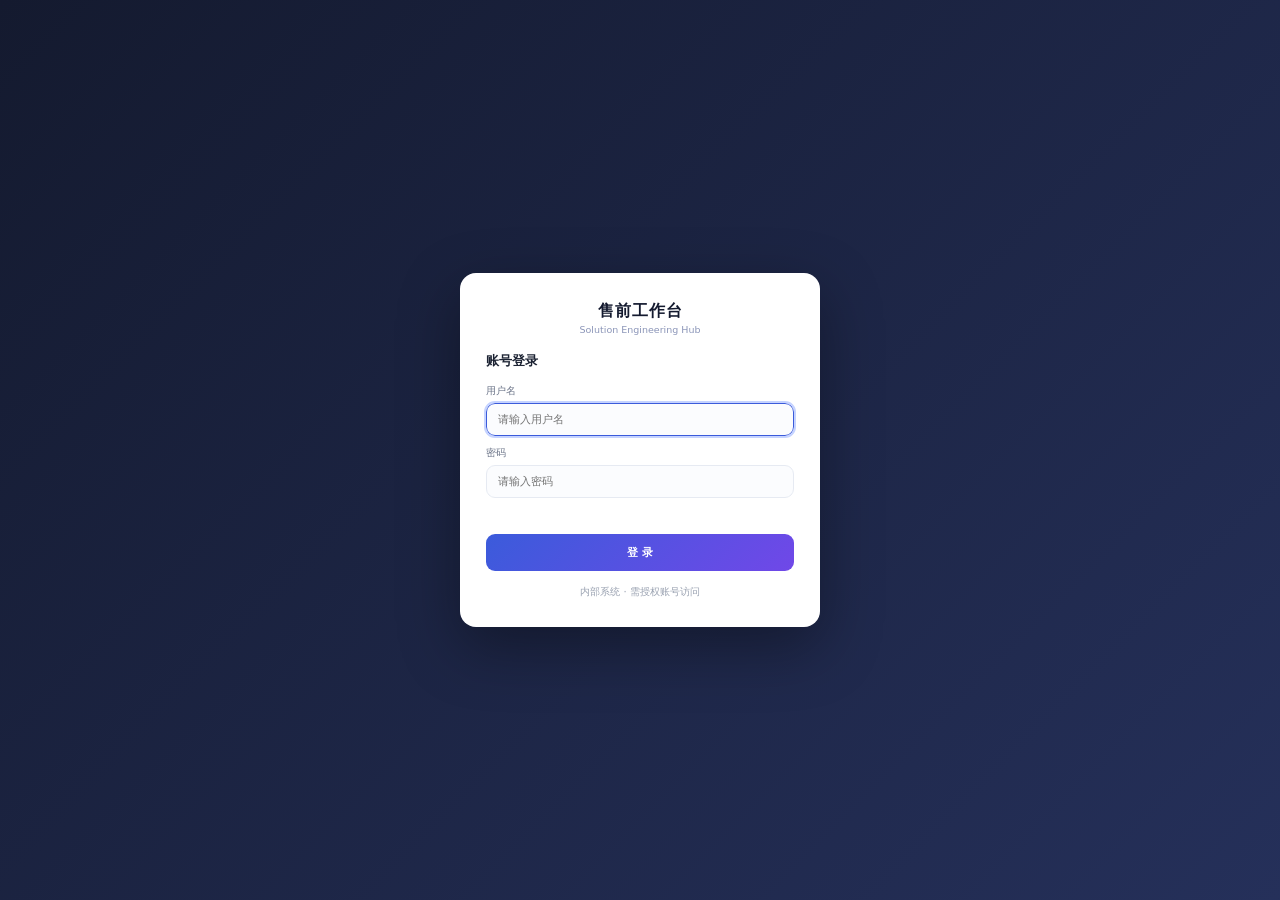
==== commit 58be7d70: "style: 全站字号按0.85比例缩放(100%下接近原80%观感)" ====
--- a/frontend/index.html
+++ b/frontend/index.html
@@ -12,32 +12,69 @@
   <aside class="sidebar">
     <div class="logo"><b>售前工作台</b><span>Solution Engineering Hub</span></div>
     <nav class="nav" id="nav">
-      <button data-p="dash" class="on"><span class="ico"><svg viewBox="0 0 24 24" aria-hidden="true"><rect x="3" y="3" width="7.5" height="9" rx="1.4"/><rect x="13.5" y="3" width="7.5" height="5" rx="1.4"/><rect x="13.5" y="11" width="7.5" height="10" rx="1.4"/><rect x="3" y="15" width="7.5" height="6" rx="1.4"/></svg></span>工作台首页</button>
-      <button data-p="projects"><span class="ico"><svg viewBox="0 0 24 24" aria-hidden="true"><path d="M3 7.5A2 2 0 0 1 5 5.5h4l2 2.2h6a2 2 0 0 1 2 2v7.3a2 2 0 0 1-2 2H5a2 2 0 0 1-2-2z"/></svg></span>项目管理</button>
-      <button data-p="qa"><span class="ico"><svg viewBox="0 0 24 24" aria-hidden="true"><path d="M20 11.5a7.5 7.5 0 0 1-10.9 6.7L4 19.5l1.3-4.4A7.5 7.5 0 1 1 20 11.5z"/></svg></span>智能问答</button>
-      <button data-p="kb"><span class="ico"><svg viewBox="0 0 24 24" aria-hidden="true"><ellipse cx="12" cy="6" rx="7.5" ry="2.8"/><path d="M4.5 6v6c0 1.6 3.4 2.9 7.5 2.9s7.5-1.3 7.5-2.9V6"/><path d="M4.5 12v6c0 1.6 3.4 2.9 7.5 2.9s7.5-1.3 7.5-2.9v-6"/></svg></span>向量知识库</button>
-      <button data-p="pdocs"><span class="ico"><svg viewBox="0 0 24 24" aria-hidden="true"><rect x="3" y="4" width="18" height="4" rx="1.2"/><path d="M5 8v11a1.5 1.5 0 0 0 1.5 1.5h11A1.5 1.5 0 0 0 19 19V8"/><path d="M10 12h4"/></svg></span>项目知识库</button>
-      <button data-p="c139"><span class="ico"><svg viewBox="0 0 24 24" aria-hidden="true"><circle cx="12" cy="12" r="8.5"/><circle cx="12" cy="12" r="4.5"/><circle cx="12" cy="12" r="1"/></svg></span>C139 赢单评估</button>
-      <button data-p="tools"><span class="ico"><svg viewBox="0 0 24 24" aria-hidden="true"><path d="M15.6 5.4a3.6 3.6 0 0 0-4.7 4.5L4 16.8 6.2 19l6.9-6.9a3.6 3.6 0 0 0 4.5-4.7l-2.1 2.1-1.9-1.9z"/></svg></span>标书检查清单</button>
-      <button data-p="bidagent"><span class="ico"><svg viewBox="0 0 24 24" aria-hidden="true"><rect x="6.5" y="8" width="11" height="8.5" rx="2.2"/><path d="M12 8V5.2M9.5 5.2h5M4 12h2.5M17.5 12H20"/><circle cx="10" cy="12.4" r=".7"/><circle cx="14" cy="12.4" r=".7"/></svg></span>投标智能体</button>
-      <button data-p="chain"><span class="ico"><svg viewBox="0 0 24 24" aria-hidden="true"><circle cx="6" cy="12" r="2.3"/><circle cx="18" cy="6" r="2.3"/><circle cx="18" cy="18" r="2.3"/><path d="M8.1 10.9l7.8-3.8M8.1 13.1l7.8 3.8"/></svg></span>决策链</button>
-      <button data-p="contracts"><span class="ico"><svg viewBox="0 0 24 24" aria-hidden="true"><path d="M6.5 2.5h7l4.5 4.5v13a1.5 1.5 0 0 1-1.5 1.5h-10A1.5 1.5 0 0 1 4.5 20V4a1.5 1.5 0 0 1 2-1.5z"/><path d="M13.5 2.5V7h4.5M8 12.5h8M8 16h8M8 9h2"/></svg></span>合同管理</button>
-      <button data-p="quotations"><span class="ico"><svg viewBox="0 0 24 24" aria-hidden="true"><path d="M20.5 12.5l-8 8-9-9V4.5h7z"/><circle cx="7.6" cy="7.6" r="1.3"/></svg></span>报价管理</button>
-      <button data-p="compintel"><span class="ico"><svg viewBox="0 0 24 24" aria-hidden="true"><circle cx="11" cy="11" r="6.2"/><path d="M20 20l-4.4-4.4"/></svg></span>竞争情报</button>
-      <button data-p="market"><span class="ico"><svg viewBox="0 0 24 24" aria-hidden="true"><circle cx="12" cy="12" r="9"/><path d="M3 12h18M12 3c2.6 2.8 2.6 15.4 0 18M12 3c-2.6 2.8-2.6 15.4 0 18"/></svg></span>市场情报</button>
-      <button data-p="marketdaily"><span class="ico"><svg viewBox="0 0 24 24" aria-hidden="true"><rect x="3" y="5" width="18" height="16" rx="2"/><path d="M3 9h18M8 3v4M16 3v4M7.5 13h5M7.5 16.5h8"/></svg></span>厂商动态</button>
-      <button data-p="aidaily"><span class="ico"><svg viewBox="0 0 24 24" aria-hidden="true"><path d="M4 5h13v14H6a2 2 0 0 1-2-2z"/><path d="M17 8h3v9a2 2 0 0 1-2 2M7 9h7M7 12h7M7 15h4"/></svg></span>AI应用日报</button>
-      <button data-p="scenario"><span class="ico"><svg viewBox="0 0 24 24" aria-hidden="true"><path d="M9.5 18h5M10.5 21h3"/><path d="M12 3a6 6 0 0 0-3.8 10.6c.6.5 1.1 1.3 1.3 2.4h5c.2-1.1.7-1.9 1.3-2.4A6 6 0 0 0 12 3z"/></svg></span>解决方案创新场景</button>
-      <button data-p="docs"><span class="ico"><svg viewBox="0 0 24 24" aria-hidden="true"><path d="M4 20h4L18.5 9.5l-4-4L4 16z"/><path d="M13.5 5.5l4 4"/></svg></span>方案制作中心</button>
-      <!-- 需求管理入口已按需求隐藏（保留 DOM 与逻辑，去掉下一行的 style 即可恢复） -->
-      <button data-p="requirements"><span class="ico"><svg viewBox="0 0 24 24" aria-hidden="true"><path d="M9 6.5h11M9 12h11M9 17.5h11M4.5 6l1 1 1.8-2M4.5 11.5l1 1 1.8-2M4.5 17l1 1 1.8-2"/></svg></span>需求管理</button>
-      <button data-p="sales"><span class="ico"><svg viewBox="0 0 24 24" aria-hidden="true"><path d="M3 8l9-4 9 4-9 4z"/><path d="M7 10.5V15c0 1.2 2.2 2.2 5 2.2s5-1 5-2.2v-4.5"/><path d="M21 8.5v5"/></svg></span>销售培训</button>
-      <button data-p="toolbox"><span class="ico"><svg viewBox="0 0 24 24" aria-hidden="true"><rect x="3" y="7" width="18" height="13" rx="2"/><path d="M8 7V5a2 2 0 0 1 2-2h4a2 2 0 0 1 2 2v2M3 12h18"/></svg></span>售前工具箱</button>
-      <button data-p="capability"><span class="ico"><svg viewBox="0 0 24 24" aria-hidden="true"><polyline points="3 17 9 11 13 15 21 7"/><polyline points="15 7 21 7 21 13"/></svg></span>能力提升</button>
-      <button data-p="mytodo"><span class="ico"><svg viewBox="0 0 24 24" aria-hidden="true"><circle cx="9" cy="7.5" r="3.2"/><path d="M5 20a4 4 0 0 1 8 0"/><circle cx="17" cy="9" r="2.2"/><path d="M15 20a4 4 0 0 1 7-2"/></svg></span>我的待办</button>
-      <button data-p="capacity"><span class="ico"><svg viewBox="0 0 24 24" aria-hidden="true"><path d="M3 12h3l2-7 3 14 3-9 2 4h5"/></svg></span>产能看板</button>
-      <button data-p="funnel"><span class="ico"><svg viewBox="0 0 24 24" aria-hidden="true"><path d="M3 4h18l-7 8v6l-4 2v-8z"/></svg></span>商机漏斗</button>
-      <button data-p="customer360"><span class="ico"><svg viewBox="0 0 24 24" aria-hidden="true"><circle cx="12" cy="8" r="3.2"/><path d="M5 21a7 7 0 0 1 14 0M12 11a3 3 0 0 0 3 3h1.5a2.5 2.5 0 0 1 2 4"/></svg></span>客户360</button>
+      <!-- 概览 -->
+      <div class="nav-group">
+        <div class="nav-group-title">概览<span class="cg">▾</span></div>
+        <div class="nav-group-btns">
+          <button data-p="dash" class="on"><span class="ico"><svg viewBox="0 0 24 24" aria-hidden="true"><rect x="3" y="3" width="7.5" height="9" rx="1.4"/><rect x="13.5" y="3" width="7.5" height="5" rx="1.4"/><rect x="13.5" y="11" width="7.5" height="10" rx="1.4"/><rect x="3" y="15" width="7.5" height="6" rx="1.4"/></svg></span>工作台首页</button>
+        </div>
+      </div>
+      <!-- 项目作战 -->
+      <div class="nav-group">
+        <div class="nav-group-title">项目作战<span class="cg">▾</span></div>
+        <div class="nav-group-btns">
+          <button data-p="projects"><span class="ico"><svg viewBox="0 0 24 24" aria-hidden="true"><path d="M3 7.5A2 2 0 0 1 5 5.5h4l2 2.2h6a2 2 0 0 1 2 2v7.3a2 2 0 0 1-2 2H5a2 2 0 0 1-2-2z"/></svg></span>项目管理</button>
+          <button data-p="chain"><span class="ico"><svg viewBox="0 0 24 24" aria-hidden="true"><circle cx="6" cy="12" r="2.3"/><circle cx="18" cy="6" r="2.3"/><circle cx="18" cy="18" r="2.3"/><path d="M8.1 10.9l7.8-3.8M8.1 13.1l7.8 3.8"/></svg></span>决策链</button>
+          <button data-p="c139"><span class="ico"><svg viewBox="0 0 24 24" aria-hidden="true"><circle cx="12" cy="12" r="8.5"/><circle cx="12" cy="12" r="4.5"/><circle cx="12" cy="12" r="1"/></svg></span>C139 赢单评估</button>
+          <button data-p="contracts"><span class="ico"><svg viewBox="0 0 24 24" aria-hidden="true"><path d="M6.5 2.5h7l4.5 4.5v13a1.5 1.5 0 0 1-1.5 1.5h-10A1.5 1.5 0 0 1 4.5 20V4a1.5 1.5 0 0 1 2-1.5z"/><path d="M13.5 2.5V7h4.5M8 12.5h8M8 16h8M8 9h2"/></svg></span>合同管理</button>
+          <button data-p="quotations"><span class="ico"><svg viewBox="0 0 24 24" aria-hidden="true"><path d="M20.5 12.5l-8 8-9-9V4.5h7z"/><circle cx="7.6" cy="7.6" r="1.3"/></svg></span>报价管理</button>
+          <button data-p="funnel"><span class="ico"><svg viewBox="0 0 24 24" aria-hidden="true"><path d="M3 4h18l-7 8v6l-4 2v-8z"/></svg></span>商机漏斗</button>
+        </div>
+      </div>
+      <!-- 知识弹药 -->
+      <div class="nav-group">
+        <div class="nav-group-title">知识弹药<span class="cg">▾</span></div>
+        <div class="nav-group-btns">
+          <button data-p="qa"><span class="ico"><svg viewBox="0 0 24 24" aria-hidden="true"><path d="M20 11.5a7.5 7.5 0 0 1-10.9 6.7L4 19.5l1.3-4.4A7.5 7.5 0 1 1 20 11.5z"/></svg></span>智能问答</button>
+          <button data-p="kb"><span class="ico"><svg viewBox="0 0 24 24" aria-hidden="true"><ellipse cx="12" cy="6" rx="7.5" ry="2.8"/><path d="M4.5 6v6c0 1.6 3.4 2.9 7.5 2.9s7.5-1.3 7.5-2.9V6"/><path d="M4.5 12v6c0 1.6 3.4 2.9 7.5 2.9s7.5-1.3 7.5-2.9v-6"/></svg></span>向量知识库</button>
+          <button data-p="pdocs"><span class="ico"><svg viewBox="0 0 24 24" aria-hidden="true"><rect x="3" y="4" width="18" height="4" rx="1.2"/><path d="M5 8v11a1.5 1.5 0 0 0 1.5 1.5h11A1.5 1.5 0 0 0 19 19V8"/><path d="M10 12h4"/></svg></span>项目知识库</button>
+          <button data-p="docs"><span class="ico"><svg viewBox="0 0 24 24" aria-hidden="true"><path d="M4 20h4L18.5 9.5l-4-4L4 16z"/><path d="M13.5 5.5l4 4"/></svg></span>方案制作中心</button>
+          <button data-p="tools"><span class="ico"><svg viewBox="0 0 24 24" aria-hidden="true"><path d="M15.6 5.4a3.6 3.6 0 0 0-4.7 4.5L4 16.8 6.2 19l6.9-6.9a3.6 3.6 0 0 0 4.5-4.7l-2.1 2.1-1.9-1.9z"/></svg></span>标书检查清单</button>
+          <button data-p="bidagent"><span class="ico"><svg viewBox="0 0 24 24" aria-hidden="true"><rect x="6.5" y="8" width="11" height="8.5" rx="2.2"/><path d="M12 8V5.2M9.5 5.2h5M4 12h2.5M17.5 12H20"/><circle cx="10" cy="12.4" r=".7"/><circle cx="14" cy="12.4" r=".7"/></svg></span>投标智能体</button>
+        </div>
+      </div>
+      <!-- 市场与竞争 -->
+      <div class="nav-group">
+        <div class="nav-group-title">市场与竞争<span class="cg">▾</span></div>
+        <div class="nav-group-btns">
+          <button data-p="market"><span class="ico"><svg viewBox="0 0 24 24" aria-hidden="true"><circle cx="12" cy="12" r="9"/><path d="M3 12h18M12 3c2.6 2.8 2.6 15.4 0 18M12 3c-2.6 2.8-2.6 15.4 0 18"/></svg></span>市场情报</button>
+          <button data-p="marketdaily"><span class="ico"><svg viewBox="0 0 24 24" aria-hidden="true"><rect x="3" y="5" width="18" height="16" rx="2"/><path d="M3 9h18M8 3v4M16 3v4M7.5 13h5M7.5 16.5h8"/></svg></span>厂商动态</button>
+          <button data-p="aidaily"><span class="ico"><svg viewBox="0 0 24 24" aria-hidden="true"><path d="M4 5h13v14H6a2 2 0 0 1-2-2z"/><path d="M17 8h3v9a2 2 0 0 1-2 2M7 9h7M7 12h7M7 15h4"/></svg></span>AI应用日报</button>
+          <button data-p="compintel"><span class="ico"><svg viewBox="0 0 24 24" aria-hidden="true"><circle cx="11" cy="11" r="6.2"/><path d="M20 20l-4.4-4.4"/></svg></span>竞争情报</button>
+          <button data-p="scenario"><span class="ico"><svg viewBox="0 0 24 24" aria-hidden="true"><path d="M9.5 18h5M10.5 21h3"/><path d="M12 3a6 6 0 0 0-3.8 10.6c.6.5 1.1 1.3 1.3 2.4h5c.2-1.1.7-1.9 1.3-2.4A6 6 0 0 0 12 3z"/></svg></span>解决方案创新场景</button>
+        </div>
+      </div>
+      <!-- 能力提升 -->
+      <div class="nav-group">
+        <div class="nav-group-title">能力提升<span class="cg">▾</span></div>
+        <div class="nav-group-btns">
+          <button data-p="sales"><span class="ico"><svg viewBox="0 0 24 24" aria-hidden="true"><path d="M3 8l9-4 9 4-9 4z"/><path d="M7 10.5V15c0 1.2 2.2 2.2 5 2.2s5-1 5-2.2v-4.5"/><path d="M21 8.5v5"/></svg></span>销售培训</button>
+          <button data-p="toolbox"><span class="ico"><svg viewBox="0 0 24 24" aria-hidden="true"><rect x="3" y="7" width="18" height="13" rx="2"/><path d="M8 7V5a2 2 0 0 1 2-2h4a2 2 0 0 1 2 2v2M3 12h18"/></svg></span>售前工具箱</button>
+          <button data-p="capability"><span class="ico"><svg viewBox="0 0 24 24" aria-hidden="true"><polyline points="3 17 9 11 13 15 21 7"/><polyline points="15 7 21 7 21 13"/></svg></span>能力提升</button>
+          <button data-p="requirements"><span class="ico"><svg viewBox="0 0 24 24" aria-hidden="true"><path d="M9 6.5h11M9 12h11M9 17.5h11M4.5 6l1 1 1.8-2M4.5 11.5l1 1 1.8-2M4.5 17l1 1 1.8-2"/></svg></span>需求管理</button>
+          <button data-p="metrics"><span class="ico"><svg viewBox="0 0 24 24" aria-hidden="true"><rect x="4" y="13" width="3.2" height="7" rx="1"/><rect x="10.4" y="8" width="3.2" height="12" rx="1"/><rect x="16.8" y="4" width="3.2" height="16" rx="1"/></svg></span>指标口径库</button>
+        </div>
+      </div>
+      <!-- 个人与运营 -->
+      <div class="nav-group">
+        <div class="nav-group-title">个人与运营<span class="cg">▾</span></div>
+        <div class="nav-group-btns">
+          <button data-p="mytodo"><span class="ico"><svg viewBox="0 0 24 24" aria-hidden="true"><circle cx="9" cy="7.5" r="3.2"/><path d="M5 20a4 4 0 0 1 8 0"/><circle cx="17" cy="9" r="2.2"/><path d="M15 20a4 4 0 0 1 7-2"/></svg></span>我的待办</button>
+          <button data-p="capacity"><span class="ico"><svg viewBox="0 0 24 24" aria-hidden="true"><path d="M3 12h3l2-7 3 14 3-9 2 4h5"/></svg></span>产能看板</button>
+          <button data-p="customer360"><span class="ico"><svg viewBox="0 0 24 24" aria-hidden="true"><circle cx="12" cy="8" r="3.2"/><path d="M5 21a7 7 0 0 1 14 0M12 11a3 3 0 0 0 3 3h1.5a2.5 2.5 0 0 1 2 4"/></svg></span>客户360</button>
+          <button data-p="minutes"><span class="ico"><svg viewBox="0 0 24 24" aria-hidden="true"><rect x="5" y="3" width="14" height="18" rx="2"/><path d="M8 8h8M8 12h8M8 16h5"/></svg></span>会议纪要</button>
+        </div>
+      </div>
       <button data-p="users" style="display:none"><span class="ico"><svg viewBox="0 0 24 24" aria-hidden="true"><path d="M12 3l7 2.6V11c0 4.4-2.9 7.4-7 8.9-4.1-1.5-7-4.5-7-8.9V5.6z"/><path d="M9.5 11.5l1.8 1.8 3.5-3.6"/></svg></span>用户管理</button>
     </nav>
     <div class="side-foot">
@@ -119,7 +156,7 @@
             <option value="over">有逾期下一步</option><option value="risk">有高风险未关闭</option>
           </select>
         </div>
-        <div id="projCount" style="font-size:12.5px;color:var(--sub);margin:-2px 0 10px"></div>
+        <div id="projCount" style="font-size:10.5px;color:var(--sub);margin:-2px 0 10px"></div>
         <div style="overflow-x:auto"><table id="projTable"></table></div>
       </div>
     </section>
@@ -270,7 +307,7 @@
     <!-- ============ 合同管理 ============ -->
     <section class="page" id="p-contracts">
       <div class="page-head"><div><h2>合同管理</h2><div class="desc">合同清单台账：项目「已中标」后自动进入，可补充行业/区域/核心业务等信息，并上传、下载合同附件</div></div>
-        <div style="display:flex;align-items:center;gap:12px"><span style="font-size:13px;color:var(--sub)">共 <b id="ctCount" style="color:var(--ink);font-size:15px">0</b> 份合同</span><button class="btn sm" onclick="openContractNew()">＋ 新增合同</button></div></div>
+        <div style="display:flex;align-items:center;gap:12px"><span style="font-size:11.0px;color:var(--sub)">共 <b id="ctCount" style="color:var(--ink);font-size:13.0px">0</b> 份合同</span><button class="btn sm" onclick="openContractNew()">＋ 新增合同</button></div></div>
       <div class="card ct-filter-card">
         <div class="ct-filter">
           <label><span>合同编号</span><input id="ctF_no" placeholder="请输入" oninput="renderContracts()"></label>
@@ -389,6 +426,34 @@
       <div class="page-head"><div><h2>客户 360°</h2><div class="desc">按客户聚合：在管项目 / 金额 / 跟进 / 决策链 · 一个客户一次看全</div></div></div>
       <div id="csBody"></div>
     </section>
+
+    <!-- ============ 指标口径库 ============ -->
+    <section class="page" id="p-metrics">
+      <div class="page-head"><div><h2>指标口径库</h2><div class="desc">对外引用数字的统一定义：公式 / 统计周期 / 排除项 / 数据来源，避免同一数字口径打架</div></div></div>
+      <div id="metricsBody"></div>
+    </section>
+
+    <!-- ============ 会议纪要 ============ -->
+    <section class="page" id="p-minutes">
+      <div class="page-head"><div><h2>会议纪要</h2><div class="desc">粘贴会议录音转写 / 笔记，一键抽取决议·待办·责任人·时限，导出可编辑 Word</div></div></div>
+      <div class="grid g2" style="align-items:start">
+        <div class="card">
+          <h3>输入会议内容</h3>
+          <textarea id="mtInput" rows="14" placeholder="粘贴会议录音转写文本、聊天记录或手写笔记…"></textarea>
+          <div style="margin-top:10px;display:flex;gap:10px;align-items:center">
+            <button class="btn" id="mtGen">生成纪要</button>
+            <button class="btn ghost" id="mtClear">清空</button>
+            <span id="mtStatus" style="font-size:10.0px;color:var(--sub)"></span>
+          </div>
+        </div>
+        <div class="card">
+          <h3>结构化纪要</h3>
+          <div id="mtResult"><div class="empty">尚未生成。左侧粘贴内容后点击「生成纪要」。</div></div>
+          <div id="mtExportWrap" style="margin-top:12px;display:none"><button class="btn ghost" id="mtExport">导出 Word</button></div>
+        </div>
+      </div>
+    </section>
+
   </main>
 </div>
 
@@ -404,7 +469,7 @@
     <label class="f"><span>商业价值</span><input id="gw_value" type="number" min="0" max="100"></label>
     <label class="f"><span>推进健康度</span><input id="gw_health" type="number" min="0" max="100"></label>
   </div>
-  <div id="gwSum" style="font-size:12.5px;color:var(--sub);margin:6px 0 10px"></div>
+  <div id="gwSum" style="font-size:10.5px;color:var(--sub);margin:6px 0 10px"></div>
   <div style="text-align:right"><button class="btn ghost" onclick="closeMask('mWeights')">取消</button>
     <button class="btn ghost" style="margin-left:8px" onclick="goResetWeights()">恢复默认</button>
     <button class="btn" style="margin-left:8px" onclick="goSaveWeights()">保存</button></div>
@@ -447,7 +512,7 @@
 <!-- 存档文档预览弹窗 -->
 <div class="mask" id="mDocView"><div class="modal wide">
   <h3><span id="docViewTitle">文档预览</span><button class="x" onclick="closeMask('mDocView')">✕</button></h3>
-  <div id="docViewBody" style="max-height:60vh;overflow:auto;border:1px solid var(--line);border-radius:10px;padding:18px 22px;line-height:1.9;font-size:13.5px;white-space:pre-wrap"></div>
+  <div id="docViewBody" style="max-height:60vh;overflow:auto;border:1px solid var(--line);border-radius:10px;padding:18px 22px;line-height:1.9;font-size:11.5px;white-space:pre-wrap"></div>
   <div style="text-align:right;margin-top:12px"><button class="btn ghost" onclick="closeMask('mDocView')">关闭</button></div>
 </div></div>
 
--- a/frontend/src/styles.css
+++ b/frontend/src/styles.css
@@ -6,15 +6,15 @@
   --shadow:0 2px 10px rgba(28,35,51,.06); --radius:14px;
 }
 *{box-sizing:border-box;margin:0;padding:0}
-body{font-family:"Microsoft YaHei","PingFang SC",system-ui,sans-serif;background:var(--bg);color:var(--ink);font-size:14px}
+body{font-family:"Microsoft YaHei","PingFang SC",system-ui,sans-serif;background:var(--bg);color:var(--ink);font-size:12.0px}
 #app{display:flex;min-height:100vh}
 /* ===== 侧边栏 ===== */
 .sidebar{width:212px;background:#141a2f;color:#c8d0e8;flex-shrink:0;display:flex;flex-direction:column;position:sticky;top:0;height:100vh}
 .logo{padding:20px 18px 16px;border-bottom:1px solid rgba(255,255,255,.08)}
-.logo b{display:block;font-size:16px;color:#fff;letter-spacing:1px}
-.logo span{font-size:11px;color:#8b95b8}
+.logo b{display:block;font-size:13.5px;color:#fff;letter-spacing:1px}
+.logo span{font-size:9.5px;color:#8b95b8}
 .nav{flex:1;padding:12px 10px;overflow:auto}
-.nav button{display:flex;align-items:center;gap:10px;width:100%;border:0;background:none;color:#c8d0e8;padding:11px 12px;border-radius:9px;cursor:pointer;font-size:13.5px;margin-bottom:2px;text-align:left}
+.nav button{display:flex;align-items:center;gap:10px;width:100%;border:0;background:none;color:#c8d0e8;padding:11px 12px;border-radius:9px;cursor:pointer;font-size:11.5px;margin-bottom:2px;text-align:left}
 .nav button:hover{background:rgba(255,255,255,.07)}
 .nav button.on{background:var(--grad);color:#fff;font-weight:600}
 .nav .ico{width:20px;height:20px;display:inline-flex;align-items:center;justify-content:center;flex-shrink:0}
@@ -26,48 +26,48 @@
 .nav::-webkit-scrollbar-track{background:transparent}
 .nav::-webkit-scrollbar-thumb{background:rgba(255,255,255,.14);border-radius:8px}
 .nav::-webkit-scrollbar-thumb:hover{background:rgba(255,255,255,.26)}
-.side-foot{padding:14px;border-top:1px solid rgba(255,255,255,.08);font-size:11px;color:#8b95b8}
-.side-foot button{width:100%;margin-top:6px;background:rgba(255,255,255,.08);border:0;color:#c8d0e8;padding:7px;border-radius:7px;cursor:pointer;font-size:12px}
+.side-foot{padding:14px;border-top:1px solid rgba(255,255,255,.08);font-size:9.5px;color:#8b95b8}
+.side-foot button{width:100%;margin-top:6px;background:rgba(255,255,255,.08);border:0;color:#c8d0e8;padding:7px;border-radius:7px;cursor:pointer;font-size:10.0px}
 .side-foot button:hover{background:rgba(255,255,255,.16)}
 /* ===== 主区域 ===== */
 .main{flex:1;padding:24px 28px;min-width:0}
 .page{display:none}
 .page.on{display:block}
 .page-head{display:flex;align-items:center;justify-content:space-between;margin-bottom:18px;flex-wrap:wrap;gap:10px}
-.page-head h2{font-size:20px}
-.page-head .desc{color:var(--sub);font-size:12.5px;margin-top:4px}
+.page-head h2{font-size:17.0px}
+.page-head .desc{color:var(--sub);font-size:10.5px;margin-top:4px}
 .card{background:var(--panel);border-radius:var(--radius);box-shadow:var(--shadow);padding:18px;margin-bottom:16px}
-.card h3{font-size:15px;margin-bottom:12px;display:flex;align-items:center;gap:8px}
+.card h3{font-size:13.0px;margin-bottom:12px;display:flex;align-items:center;gap:8px}
 .card h3::before{content:"";width:4px;height:16px;border-radius:2px;background:var(--grad)}
 /* ===== 通用控件 ===== */
-.btn{display:inline-flex;align-items:center;gap:6px;border:0;border-radius:9px;padding:9px 16px;font-size:13px;cursor:pointer;background:var(--grad);color:#fff;font-weight:600}
+.btn{display:inline-flex;align-items:center;gap:6px;border:0;border-radius:9px;padding:9px 16px;font-size:11.0px;cursor:pointer;background:var(--grad);color:#fff;font-weight:600}
 .btn:hover{opacity:.9}
 .btn.ghost{background:#eef1f9;color:var(--ink);font-weight:400}
-.btn.sm{padding:5px 11px;font-size:12px;border-radius:7px}
+.btn.sm{padding:5px 11px;font-size:10.0px;border-radius:7px}
 .btn.danger{background:#fde8ef;color:var(--bad)}
 .btn.ok{background:#e6f4ea;color:var(--ok)}
-input,select,textarea{border:1px solid var(--line);border-radius:9px;padding:9px 11px;font-size:13px;font-family:inherit;background:#fbfcfe;width:100%}
+input,select,textarea{border:1px solid var(--line);border-radius:9px;padding:9px 11px;font-size:11.0px;font-family:inherit;background:#fbfcfe;width:100%}
 input:focus,select:focus,textarea:focus{outline:2px solid #c5d3ff;border-color:var(--brand)}
 label.f{display:block;margin-bottom:10px}
-label.f>span{display:block;font-size:12px;color:var(--sub);margin-bottom:5px}
+label.f>span{display:block;font-size:10.0px;color:var(--sub);margin-bottom:5px}
 .grid{display:grid;gap:12px}
 .g2{grid-template-columns:1fr 1fr}.g3{grid-template-columns:repeat(3,1fr)}.g4{grid-template-columns:repeat(4,1fr)}
 @media(max-width:1100px){.g4{grid-template-columns:1fr 1fr}.g3{grid-template-columns:1fr 1fr}}
-.tag{display:inline-block;padding:2px 9px;border-radius:20px;font-size:11.5px;background:#eef1f9;color:var(--sub)}
+.tag{display:inline-block;padding:2px 9px;border-radius:20px;font-size:10.0px;background:#eef1f9;color:var(--sub)}
 /* ===== 状态徽章 ===== */
-.badge{display:inline-block;padding:3px 10px;border-radius:20px;font-size:12px;font-weight:600}
+.badge{display:inline-block;padding:3px 10px;border-radius:20px;font-size:10.0px;font-weight:600}
 .b-pre{background:#e7f0ff;color:#1c5ed8}.b-plan{background:#f1e9ff;color:#6d33c9}
 .b-bid{background:#fff2df;color:#b25e00}.b-win{background:#e6f4ea;color:#2f9e44}
 .b-lose{background:#fde8ef;color:#d6336c}.b-fail{background:#eceff5;color:#6b7488}
 .b-cancel{background:#f2f3f5;color:#9aa2b1;text-decoration:line-through}
 /* ===== 表格 ===== */
 table{width:100%;border-collapse:collapse}
-th{font-size:12px;color:var(--sub);text-align:left;padding:9px 10px;border-bottom:1px solid var(--line);background:#f8fafd;white-space:nowrap}
+th{font-size:10.0px;color:var(--sub);text-align:left;padding:9px 10px;border-bottom:1px solid var(--line);background:#f8fafd;white-space:nowrap}
 th.sortable{cursor:pointer;user-select:none}
 th.sortable:hover{color:var(--brand);background:#eef3fd}
-th.sortable i{font-style:normal;font-size:10px;margin-left:3px;color:var(--brand)}
+th.sortable i{font-style:normal;font-size:8.5px;margin-left:3px;color:var(--brand)}
 th.sortable.on{color:var(--brand);font-weight:700}
-td{padding:10px;border-bottom:1px solid #f0f3f9;font-size:13px;vertical-align:top}
+td{padding:10px;border-bottom:1px solid #f0f3f9;font-size:11.0px;vertical-align:top}
 tr:hover td{background:#f8faff}
 /* ===== 仪表盘 ===== */
 .kpis{display:grid;grid-template-columns:repeat(5,1fr);gap:14px;margin-bottom:16px}
@@ -75,97 +75,97 @@
 .kpi{background:var(--panel);border-radius:var(--radius);box-shadow:var(--shadow);padding:16px 18px;position:relative;overflow:hidden}
 .kpi.clickable{cursor:pointer;transition:box-shadow .15s,transform .15s}
 .kpi.clickable:hover{box-shadow:0 6px 18px rgba(31,42,70,.14);transform:translateY(-2px)}
-.kpi .lb i{font-style:normal;margin-left:6px;color:#c3c9d6;font-size:11px}
+.kpi .lb i{font-style:normal;margin-left:6px;color:#c3c9d6;font-size:9.5px}
 .kpi.clickable:hover .lb i{color:var(--brand)}
 .funnel-row.clickable{cursor:pointer;border-radius:8px;padding:2px 4px;margin-left:-4px;margin-right:-4px}
 .funnel-row.clickable:hover{background:#eef3fd}
-.funnel-row .fname i{font-style:normal;color:#c3c9d6;font-size:10px;margin-left:4px}
+.funnel-row .fname i{font-style:normal;color:#c3c9d6;font-size:8.5px;margin-left:4px}
 .funnel-row.clickable:hover .fname{color:var(--brand)}
 .tag.clickable{cursor:pointer}
 .tag.clickable:hover{outline:1px solid var(--brand)}
 /* ===== 商机投入决策 GO / NO-GO ===== */
 .gosum-bar{display:flex;align-items:center;gap:12px;flex-wrap:wrap;background:var(--panel);border-radius:var(--radius);
-  box-shadow:var(--shadow);padding:10px 16px;margin-bottom:14px;font-size:13px}
-.gosum{cursor:pointer;padding:3px 10px;border-radius:20px;background:#f6f8fd;font-size:12.5px;white-space:nowrap}
+  box-shadow:var(--shadow);padding:10px 16px;margin-bottom:14px;font-size:11.0px}
+.gosum{cursor:pointer;padding:3px 10px;border-radius:20px;background:#f6f8fd;font-size:10.5px;white-space:nowrap}
 .gosum:hover{background:#e7f0ff}
-.gosum b{font-size:16px;margin-right:3px}
+.gosum b{font-size:13.5px;margin-right:3px}
 .dimbar{display:inline-block;height:6px;border-radius:3px;margin-right:2px;vertical-align:middle}
 /* ===== 智能问答 ===== */
 .qa-page{padding:0!important}
 #p-qa.on{display:flex;flex-direction:column;height:calc(100vh - 48px)}
 #p-qa .page-head{margin-bottom:12px}
 .qa-head-tools{display:flex;gap:10px;align-items:center}
-.qa-scope{display:flex;align-items:center;gap:6px;font-size:12.5px;color:var(--sub)}
+.qa-scope{display:flex;align-items:center;gap:6px;font-size:10.5px;color:var(--sub)}
 .qa-scope select{width:210px;padding:6px 8px}
 .qa-shell{flex:1;display:flex;flex-direction:column;min-height:0;background:var(--panel);border-radius:var(--radius);box-shadow:var(--shadow);overflow:hidden}
 .qa-msgs{flex:1;overflow-y:auto;padding:20px 22px;display:flex;flex-direction:column;gap:14px}
 .qa-composer{border-top:1px solid var(--line);padding:12px 16px 10px;background:var(--panel)}
 .qa-quick{display:flex;flex-wrap:wrap;gap:8px;margin-bottom:9px}
-.qa-qchip{border:1px solid var(--line);background:#f6f8ff;color:#3a4358;border-radius:16px;padding:4px 11px;font-size:12px;cursor:pointer}
+.qa-qchip{border:1px solid var(--line);background:#f6f8ff;color:#3a4358;border-radius:16px;padding:4px 11px;font-size:10.0px;cursor:pointer}
 .qa-qchip:hover{border-color:#b9c7f5;background:#eef3fd}
 .qa-input{display:flex;gap:10px;align-items:flex-end}
 .qa-input textarea{flex:1;resize:none;max-height:160px;line-height:1.6;font-family:inherit}
 .qa-send{align-self:flex-end;white-space:nowrap}
-.qa-foot{display:flex;justify-content:space-between;align-items:center;margin-top:6px;font-size:11.5px;color:var(--sub);gap:10px}
+.qa-foot{display:flex;justify-content:space-between;align-items:center;margin-top:6px;font-size:10.0px;color:var(--sub);gap:10px}
 .qa-status{color:var(--brand)}
 .qa-row{display:flex;gap:10px;align-items:flex-start;max-width:100%}
 .qa-row.me{flex-direction:row-reverse}
-.qa-av{width:30px;height:30px;border-radius:8px;flex-shrink:0;display:flex;align-items:center;justify-content:center;font-size:13px;font-weight:700;color:#fff;background:var(--grad)}
+.qa-av{width:30px;height:30px;border-radius:8px;flex-shrink:0;display:flex;align-items:center;justify-content:center;font-size:11.0px;font-weight:700;color:#fff;background:var(--grad)}
 .qa-row.me .qa-av{background:#94a3b8}
-.qa-bub{background:#f4f6fc;border-radius:4px 12px 12px 12px;padding:10px 14px;font-size:13.5px;line-height:1.75;max-width:78%;word-break:break-word}
+.qa-bub{background:#f4f6fc;border-radius:4px 12px 12px 12px;padding:10px 14px;font-size:11.5px;line-height:1.75;max-width:78%;word-break:break-word}
 .qa-row.me .qa-bub{background:#dbe4ff;border-radius:12px 4px 12px 12px}
-.qa-bub pre{background:#0f1729;color:#dbe4ff;border-radius:8px;padding:10px 12px;font-size:12px;overflow:auto;margin:8px 0}
-.qa-meta{margin-top:6px;font-size:11px;color:var(--sub)}
+.qa-bub pre{background:#0f1729;color:#dbe4ff;border-radius:8px;padding:10px 12px;font-size:10.0px;overflow:auto;margin:8px 0}
+.qa-meta{margin-top:6px;font-size:9.5px;color:var(--sub)}
 .qa-cursor{color:var(--brand);animation:qaBlink 1s steps(2) infinite}
 @keyframes qaBlink{0%,50%{opacity:1}50.01%,100%{opacity:0}}
 .qa-hero{margin:auto;text-align:center;max-width:760px;padding:24px 10px;width:100%}
-.qa-hero-ic{font-size:46px;line-height:1}
-.qa-hero-t{font-size:21px;font-weight:800;margin:12px 0 6px}
-.qa-hero-d{color:var(--sub);font-size:13px;line-height:1.75;margin-bottom:20px}
+.qa-hero-ic{font-size:39.0px;line-height:1}
+.qa-hero-t{font-size:18.0px;font-weight:800;margin:12px 0 6px}
+.qa-hero-d{color:var(--sub);font-size:11.0px;line-height:1.75;margin-bottom:20px}
 .qa-hero-grid{display:grid;grid-template-columns:1fr 1fr;gap:10px}
 @media(max-width:900px){.qa-hero-grid{grid-template-columns:1fr}}
-.qa-ex{text-align:left;border:1px solid var(--line);background:#fff;border-radius:10px;padding:12px 14px;font-size:13px;cursor:pointer;color:#3a4358;transition:.15s}
+.qa-ex{text-align:left;border:1px solid var(--line);background:#fff;border-radius:10px;padding:12px 14px;font-size:11.0px;cursor:pointer;color:#3a4358;transition:.15s}
 .qa-ex:hover{border-color:var(--brand);background:#f5f8ff;transform:translateY(-1px)}
 .kpi::after{content:"";position:absolute;left:0;top:0;bottom:0;width:4px;background:var(--grad)}
-.kpi .num{font-size:26px;font-weight:800;margin:4px 0}
-.kpi .lb{font-size:12px;color:var(--sub)}
+.kpi .num{font-size:22.0px;font-weight:800;margin:4px 0}
+.kpi .lb{font-size:10.0px;color:var(--sub)}
 .funnel-row{display:flex;align-items:center;gap:10px;margin-bottom:10px}
-.funnel-row .fname{width:88px;font-size:12.5px;color:var(--sub);text-align:right;flex-shrink:0}
+.funnel-row .fname{width:88px;font-size:10.5px;color:var(--sub);text-align:right;flex-shrink:0}
 .fbar{flex:1;height:26px;background:#eef1f9;border-radius:7px;overflow:hidden}
-.fbar i{display:block;height:100%;background:var(--grad);border-radius:7px;display:flex;align-items:center;color:#fff;font-size:11.5px;padding-left:9px;min-width:26px;font-style:normal}
+.fbar i{display:block;height:100%;background:var(--grad);border-radius:7px;display:flex;align-items:center;color:#fff;font-size:10.0px;padding-left:9px;min-width:26px;font-style:normal}
 /* ===== 赢单率仪表 ===== */
 .wr{display:inline-flex;align-items:center;gap:8px}
-.wr .pct{font-weight:800;font-size:15px}
-.zone{padding:2px 8px;border-radius:6px;font-size:11px;font-weight:700}
+.wr .pct{font-weight:800;font-size:13.0px}
+.zone{padding:2px 8px;border-radius:6px;font-size:9.5px;font-weight:700}
 .zone.win{background:#e6f4ea;color:#2f9e44}.zone.mid{background:#fff2df;color:#b25e0c}.zone.lose{background:#fde8ef;color:#d6336c}
 /* ===== 模态 ===== */
 .mask{position:fixed;inset:0;background:rgba(15,20,35,.5);display:none;align-items:flex-start;justify-content:center;z-index:50;padding:40px 16px;overflow:auto}
 .mask.on{display:flex}
 .modal{background:#fff;border-radius:16px;width:760px;max-width:100%;padding:22px 24px;box-shadow:0 20px 60px rgba(0,0,0,.25)}
 .modal.wide{width:960px}
-.modal h3{font-size:17px;margin-bottom:14px;display:flex;justify-content:space-between;align-items:center}
-.modal h3 .x{cursor:pointer;font-size:20px;color:var(--sub);background:#f1f3f9;border:0;border-radius:8px;width:30px;height:30px}
+.modal h3{font-size:14.5px;margin-bottom:14px;display:flex;justify-content:space-between;align-items:center}
+.modal h3 .x{cursor:pointer;font-size:17.0px;color:var(--sub);background:#f1f3f9;border:0;border-radius:8px;width:30px;height:30px}
 /* ===== 知识库 ===== */
 .kb-item{border:1px solid var(--line);border-radius:12px;padding:14px 16px;margin-bottom:10px;background:#fff}
-.kb-item b{font-size:14px}
-.kb-item .meta{font-size:11.5px;color:var(--sub);margin:5px 0}
-.kb-item .body{font-size:12.5px;color:#414a5f;background:#f8fafd;border-radius:8px;padding:10px;margin-top:8px;max-height:120px;overflow:auto;white-space:pre-wrap}
-.kb-cat-sel{font-size:12px;padding:5px 8px;border:1px solid var(--line);border-radius:8px;background:#fff;color:#3a4358;max-width:170px}
+.kb-item b{font-size:12.0px}
+.kb-item .meta{font-size:10.0px;color:var(--sub);margin:5px 0}
+.kb-item .body{font-size:10.5px;color:#414a5f;background:#f8fafd;border-radius:8px;padding:10px;margin-top:8px;max-height:120px;overflow:auto;white-space:pre-wrap}
+.kb-cat-sel{font-size:10.0px;padding:5px 8px;border:1px solid var(--line);border-radius:8px;background:#fff;color:#3a4358;max-width:170px}
 .hl{background:#fff3bf;border-radius:3px}
 /* ===== C139 ===== */
 .c139-grid{display:grid;grid-template-columns:300px 1fr;gap:16px}
 @media(max-width:1000px){.c139-grid{grid-template-columns:1fr}}
 .score-box{background:linear-gradient(160deg,#141a2f,#25305a);color:#fff;border-radius:var(--radius);padding:22px;text-align:center;position:sticky;top:16px}
-.score-box .big{font-size:52px;font-weight:800;margin:6px 0}
-.score-box .sub{color:#9aa6cc;font-size:12px}
+.score-box .big{font-size:44.0px;font-weight:800;margin:6px 0}
+.score-box .sub{color:#9aa6cc;font-size:10.0px}
 .el{border:1px solid var(--line);border-radius:10px;padding:10px 12px;margin-bottom:8px;display:flex;gap:10px;align-items:flex-start;background:#fff}
-.el .idx{width:24px;height:24px;border-radius:50%;background:#eef1f9;color:var(--brand);font-weight:700;display:flex;align-items:center;justify-content:center;font-size:12px;flex-shrink:0;margin-top:1px}
+.el .idx{width:24px;height:24px;border-radius:50%;background:#eef1f9;color:var(--brand);font-weight:700;display:flex;align-items:center;justify-content:center;font-size:10.0px;flex-shrink:0;margin-top:1px}
 .el.done{border-color:#b7e0c2;background:#f4fbf6}
 .el.done .idx{background:#2f9e44;color:#fff}
-.el p{font-size:13px;line-height:1.5}
+.el p{font-size:11.0px;line-height:1.5}
 .el small{color:var(--sub)}
 .seg{display:inline-flex;border:1px solid var(--line);border-radius:8px;overflow:hidden;flex-shrink:0}
-.seg button{border:0;background:#fff;padding:5px 12px;font-size:12px;cursor:pointer;color:var(--sub)}
+.seg button{border:0;background:#fff;padding:5px 12px;font-size:10.0px;cursor:pointer;color:var(--sub)}
 .seg button.on-y{background:#2f9e44;color:#fff}
 .seg button.on-n{background:#d6336c;color:#fff}
 /* ===== 文档中心 ===== */
@@ -174,20 +174,20 @@
 .dtype{border:2px solid var(--line);border-radius:12px;padding:14px;cursor:pointer;background:#fff;transition:.15s}
 .dtype:hover{border-color:#b9c7f5}
 .dtype.on{border-color:var(--brand);background:#f0f4ff}
-.dtype b{display:block;font-size:14px;margin-bottom:4px}
-.dtype span{font-size:11.5px;color:var(--sub);line-height:1.5;display:block}
-#docPreview{border:1px solid var(--line);border-radius:10px;padding:20px 24px;background:#fff;min-height:320px;max-height:560px;overflow:auto;font-size:13.5px;line-height:1.9;white-space:pre-wrap}
-#docPreview h1{font-size:18px;margin:14px 0 6px}
-#docPreview h2{font-size:15.5px;margin:12px 0 4px;color:var(--brand)}
+.dtype b{display:block;font-size:12.0px;margin-bottom:4px}
+.dtype span{font-size:10.0px;color:var(--sub);line-height:1.5;display:block}
+#docPreview{border:1px solid var(--line);border-radius:10px;padding:20px 24px;background:#fff;min-height:320px;max-height:560px;overflow:auto;font-size:11.5px;line-height:1.9;white-space:pre-wrap}
+#docPreview h1{font-size:15.5px;margin:14px 0 6px}
+#docPreview h2{font-size:13.0px;margin:12px 0 4px;color:var(--brand)}
 /* ===== 项目详情 ===== */
 .tabs{display:flex;gap:6px;border-bottom:2px solid var(--line);margin-bottom:16px;flex-wrap:wrap}
-.tabs button{border:0;background:none;padding:9px 16px;font-size:13.5px;cursor:pointer;color:var(--sub);border-bottom:2px solid transparent;margin-bottom:-2px}
+.tabs button{border:0;background:none;padding:9px 16px;font-size:11.5px;cursor:pointer;color:var(--sub);border-bottom:2px solid transparent;margin-bottom:-2px}
 .tabs button.on{color:var(--brand);border-bottom-color:var(--brand);font-weight:700}
 .step-flow{display:flex;gap:0;margin:6px 0 14px;flex-wrap:wrap}
-.step{flex:1;min-width:110px;text-align:center;position:relative;padding:9px 4px;font-size:12.5px;color:var(--sub)}
+.step{flex:1;min-width:110px;text-align:center;position:relative;padding:9px 4px;font-size:10.5px;color:var(--sub)}
 .step::after{content:"";position:absolute;right:-6px;top:50%;width:12px;height:12px;border-top:2px solid var(--line);border-right:2px solid var(--line);transform:rotate(45deg) translateY(-50%);z-index:2;background:var(--bg)}
 .step:last-child::after{display:none}
-.step .dot{width:26px;height:26px;border-radius:50%;background:#e6eaf2;color:var(--sub);display:flex;align-items:center;justify-content:center;margin:0 auto 5px;font-weight:700;font-size:12px}
+.step .dot{width:26px;height:26px;border-radius:50%;background:#e6eaf2;color:var(--sub);display:flex;align-items:center;justify-content:center;margin:0 auto 5px;font-weight:700;font-size:10.0px}
 .step.done .dot{background:var(--ok);color:#fff}
 .step.cur .dot{background:var(--grad);color:#fff;box-shadow:0 0 0 4px #dbe4ff}
 .step.cur{color:var(--brand);font-weight:700}
@@ -196,118 +196,118 @@
 .task input[type=checkbox]{width:16px;height:16px;flex-shrink:0}
 .task.done span{text-decoration:line-through;color:var(--sub)}
 .tl-item{display:flex;gap:12px;padding:6px 0}
-.tl-item .d{width:84px;font-size:12px;color:var(--sub);text-align:right;flex-shrink:0}
+.tl-item .d{width:84px;font-size:10.0px;color:var(--sub);text-align:right;flex-shrink:0}
 .tl-item .t{border-left:2px solid #dbe4ff;padding:0 0 10px 12px;position:relative}
 .tl-item .t::before{content:"";position:absolute;left:-5px;top:5px;width:8px;height:8px;border-radius:50%;background:var(--brand)}
-.empty{color:var(--sub);text-align:center;padding:36px 0;font-size:13px}
+.empty{color:var(--sub);text-align:center;padding:36px 0;font-size:11.0px}
 .searchbar{display:flex;gap:10px;margin-bottom:14px;flex-wrap:wrap}
 .searchbar input{max-width:300px}
-.hint{font-size:12px;color:var(--sub);background:#f0f4ff;border-radius:8px;padding:8px 12px;margin-bottom:12px;line-height:1.6}
-.toast{position:fixed;bottom:26px;left:50%;transform:translateX(-50%);background:#1c2333;color:#fff;padding:10px 22px;border-radius:30px;font-size:13px;z-index:99;display:none;box-shadow:0 8px 24px rgba(0,0,0,.3)}
+.hint{font-size:10.0px;color:var(--sub);background:#f0f4ff;border-radius:8px;padding:8px 12px;margin-bottom:12px;line-height:1.6}
+.toast{position:fixed;bottom:26px;left:50%;transform:translateX(-50%);background:#1c2333;color:#fff;padding:10px 22px;border-radius:30px;font-size:11.0px;z-index:99;display:none;box-shadow:0 8px 24px rgba(0,0,0,.3)}
 .checkrow{display:flex;gap:9px;align-items:flex-start;padding:7px 2px;border-bottom:1px dashed #eef1f7}
-.checkrow label{display:flex;gap:9px;align-items:flex-start;cursor:pointer;font-size:13px;line-height:1.5}
+.checkrow label{display:flex;gap:9px;align-items:flex-start;cursor:pointer;font-size:11.0px;line-height:1.5}
 .checkrow input{margin-top:3px;width:15px;height:15px;flex-shrink:0}
 /* ===== 方案中心·对话任务 ===== */
 .doc-layout{display:grid;grid-template-columns:360px 1fr;gap:16px;align-items:start}
 @media(max-width:1100px){.doc-layout{grid-template-columns:1fr}}
-.steps-hint{background:var(--grad);color:#fff;border-radius:10px;padding:10px 16px;font-size:13px;margin-bottom:14px}
+.steps-hint{background:var(--grad);color:#fff;border-radius:10px;padding:10px 16px;font-size:11.0px;margin-bottom:14px}
 .dtype{display:flex;gap:10px;align-items:center;padding:12px 14px;border:2px solid var(--line);border-radius:12px;cursor:pointer;background:#fff;margin-bottom:10px}
 .dtype:hover{border-color:#b9c7f5;background:#f7f9ff}
-.dtype .dico{font-size:22px;flex-shrink:0}
-.dtype b{display:block;font-size:13.5px}
-.dtype span{font-size:11.5px;color:var(--sub)}
-.bg-mini{margin-top:12px;background:#f8fafd;border:1px dashed var(--line);border-radius:10px;padding:12px;font-size:12px;line-height:1.8;max-height:230px;overflow:auto}
+.dtype .dico{font-size:18.5px;flex-shrink:0}
+.dtype b{display:block;font-size:11.5px}
+.dtype span{font-size:10.0px;color:var(--sub)}
+.bg-mini{margin-top:12px;background:#f8fafd;border:1px dashed var(--line);border-radius:10px;padding:12px;font-size:10.0px;line-height:1.8;max-height:230px;overflow:auto}
 .bg-mini b{color:var(--brand)}
 .trow{border:1px solid var(--line);border-radius:10px;padding:10px 12px;margin-bottom:8px;cursor:pointer;background:#fff;display:flex;gap:8px;align-items:center}
 .trow:hover{border-color:#b9c7f5}
 .trow.on{border-color:var(--brand);background:#f0f4ff}
 .trow .tt{flex:1;min-width:0}
-.trow .tt b{font-size:12.5px;display:block;white-space:nowrap;overflow:hidden;text-overflow:ellipsis}
-.trow .tt small{color:var(--sub);font-size:11px}
-.st{padding:2px 8px;border-radius:12px;font-size:11px;font-weight:700;flex-shrink:0}
+.trow .tt b{font-size:10.5px;display:block;white-space:nowrap;overflow:hidden;text-overflow:ellipsis}
+.trow .tt small{color:var(--sub);font-size:9.5px}
+.st{padding:2px 8px;border-radius:12px;font-size:9.5px;font-weight:700;flex-shrink:0}
 .st.chat{background:#e7f0ff;color:#1c5ed8}.st.ready{background:#fff2df;color:#b25e00}.st.draft{background:#e6f4ea;color:#2f9e44}
 .chat-head{display:flex;align-items:center;gap:12px;padding-bottom:12px;border-bottom:1px solid var(--line);margin-bottom:12px;flex-wrap:wrap}
-.chat-head .avatar{width:42px;height:42px;border-radius:50%;background:var(--grad);display:flex;align-items:center;justify-content:center;font-size:20px;flex-shrink:0}
-.chat-head b{font-size:14.5px}
-.chat-head small{color:var(--sub);font-size:11.5px;display:block}
+.chat-head .avatar{width:42px;height:42px;border-radius:50%;background:var(--grad);display:flex;align-items:center;justify-content:center;font-size:17.0px;flex-shrink:0}
+.chat-head b{font-size:12.5px}
+.chat-head small{color:var(--sub);font-size:10.0px;display:block}
 .chat-body{flex:1;overflow:auto;max-height:430px;padding:4px 2px;min-height:200px}
 .msg{display:flex;gap:9px;margin-bottom:12px}
-.msg .m-av{width:28px;height:28px;border-radius:50%;background:#eef1f9;display:flex;align-items:center;justify-content:center;font-size:14px;flex-shrink:0}
-.msg .bubble{background:#f4f6fc;border-radius:4px 12px 12px 12px;padding:9px 13px;font-size:13px;line-height:1.7;max-width:82%;white-space:pre-wrap;word-break:break-word}
+.msg .m-av{width:28px;height:28px;border-radius:50%;background:#eef1f9;display:flex;align-items:center;justify-content:center;font-size:12.0px;flex-shrink:0}
+.msg .bubble{background:#f4f6fc;border-radius:4px 12px 12px 12px;padding:9px 13px;font-size:11.0px;line-height:1.7;max-width:82%;white-space:pre-wrap;word-break:break-word}
 .msg.me{flex-direction:row-reverse}
 .msg.me .bubble{background:#dbe4ff;border-radius:12px 4px 12px 12px}
 .chips{display:flex;gap:8px;flex-wrap:wrap;margin:0 0 12px 37px}
-.chip{border:1px solid #c5d3ff;background:#f0f4ff;color:var(--brand);border-radius:20px;padding:5px 12px;font-size:12px;cursor:pointer;max-width:100%;overflow:hidden;text-overflow:ellipsis;white-space:nowrap}
+.chip{border:1px solid #c5d3ff;background:#f0f4ff;color:var(--brand);border-radius:20px;padding:5px 12px;font-size:10.0px;cursor:pointer;max-width:100%;overflow:hidden;text-overflow:ellipsis;white-space:nowrap}
 .chip:hover{background:#dfe8ff}
 .chat-input{display:flex;gap:8px;margin-top:10px}
 .chat-input input{flex:1}
 .gen-card{background:#e6f4ea;border:1px solid #b7e0c2;border-radius:12px;padding:14px;margin:0 0 12px 37px}
 .doc-actions{display:flex;gap:8px;flex-wrap:wrap;margin-top:12px}
 /* ===== 目录树 ===== */
-.tnode{display:flex;align-items:center;gap:6px;padding:8px 10px;border-radius:8px;cursor:pointer;font-size:13px;color:#3a4358;position:relative}
+.tnode{display:flex;align-items:center;gap:6px;padding:8px 10px;border-radius:8px;cursor:pointer;font-size:11.0px;color:#3a4358;position:relative}
 .tnode:hover{background:#f2f5fc}
 .tnode.on{background:#e7f0ff;color:var(--brand);font-weight:700}
-.tnode .tc{margin-left:auto;font-size:11px;color:var(--sub);font-weight:400;background:#eef1f9;border-radius:10px;padding:1px 7px}
+.tnode .tc{margin-left:auto;font-size:9.5px;color:var(--sub);font-weight:400;background:#eef1f9;border-radius:10px;padding:1px 7px}
 .tnode.on .tc{background:#cddcff;color:var(--brand)}
 .tnode-ops{display:none;gap:2px;margin-left:6px}
 .tnode:hover .tnode-ops{display:inline-flex}
-.tnode-ops button{border:0;background:none;cursor:pointer;color:var(--sub);font-size:12px;padding:1px 3px}
+.tnode-ops button{border:0;background:none;cursor:pointer;color:var(--sub);font-size:10.0px;padding:1px 3px}
 .tnode-ops button:hover{color:var(--brand)}
 /* ===== 向导 ===== */
 .wz-steps{display:flex;justify-content:center;gap:34px;margin:6px 0 18px}
-.wz-steps .ws{display:flex;align-items:center;gap:8px;color:var(--sub);font-size:13.5px}
-.wz-steps .ws i{width:24px;height:24px;border-radius:50%;background:#e6eaf2;font-style:normal;display:flex;align-items:center;justify-content:center;font-size:12px;font-weight:700}
+.wz-steps .ws{display:flex;align-items:center;gap:8px;color:var(--sub);font-size:11.5px}
+.wz-steps .ws i{width:24px;height:24px;border-radius:50%;background:#e6eaf2;font-style:normal;display:flex;align-items:center;justify-content:center;font-size:10.0px;font-weight:700}
 .wz-steps .ws.on{color:var(--brand);font-weight:700}
 .wz-steps .ws.on i{background:var(--grad);color:#fff}
 .wz-steps .ws.ok i{background:var(--ok);color:#fff}
 .drop{border:2px dashed #b9c7f5;border-radius:14px;padding:52px 20px;text-align:center;color:var(--sub);cursor:pointer;background:#fbfcff;transition:.15s}
 .drop:hover,.drop.over{border-color:var(--brand);background:#f0f4ff}
-.drop .up{font-size:30px;color:var(--brand);display:block;margin-bottom:8px}
+.drop .up{font-size:25.5px;color:var(--brand);display:block;margin-bottom:8px}
 .wz-opt{border:2px solid var(--line);border-radius:10px;padding:12px 14px;margin-bottom:10px;cursor:pointer}
 .wz-opt.on{border-color:var(--brand);background:#f5f8ff}
-.wz-opt b{font-size:13.5px}
-.wz-opt p{font-size:12px;color:var(--sub);margin-top:3px}
+.wz-opt b{font-size:11.5px}
+.wz-opt p{font-size:10.0px;color:var(--sub);margin-top:3px}
 .wz3{display:grid;grid-template-columns:170px 1fr 1fr;gap:12px;height:420px}
 @media(max-width:1000px){.wz3{grid-template-columns:1fr;height:auto}}
 .wz3>div{border:1px solid var(--line);border-radius:10px;padding:10px;overflow:auto}
-.wz3 h4{font-size:12.5px;color:var(--sub);margin-bottom:8px}
-.seg-card{background:#f6f8ff;border:1px solid #dfe6fb;border-radius:8px;padding:8px 10px;margin-bottom:8px;font-size:12px;line-height:1.6}
-.seg-card b{color:var(--brand);font-size:11px}
+.wz3 h4{font-size:10.5px;color:var(--sub);margin-bottom:8px}
+.seg-card{background:#f6f8ff;border:1px solid #dfe6fb;border-radius:8px;padding:8px 10px;margin-bottom:8px;font-size:10.0px;line-height:1.6}
+.seg-card b{color:var(--brand);font-size:9.5px}
 .pbar{height:8px;background:#e6eaf2;border-radius:5px;overflow:hidden;margin-top:6px}
 .pbar i{display:block;height:100%;background:var(--grad);transition:width .2s}
 .sim{height:6px;background:#e6eaf2;border-radius:4px;overflow:hidden;width:90px}
 .sim i{display:block;height:100%;background:var(--grad)}
 /* ===== 项目知识库 ===== */
-.pnode{padding:9px 10px;border-radius:9px;cursor:pointer;font-size:13px;display:flex;align-items:center;gap:7px;color:#3a4358}
+.pnode{padding:9px 10px;border-radius:9px;cursor:pointer;font-size:11.0px;display:flex;align-items:center;gap:7px;color:#3a4358}
 .pnode:hover{background:#f2f5fc}
 .pnode.on{background:#e7f0ff;color:var(--brand);font-weight:700}
-.pnode .sub-cnt{margin-left:auto;font-size:11px;color:var(--sub)}
-.fchip{border:1px solid var(--line);background:#fff;border-radius:8px;padding:6px 12px;font-size:12.5px;cursor:pointer;display:inline-flex;gap:6px;align-items:center}
+.pnode .sub-cnt{margin-left:auto;font-size:9.5px;color:var(--sub)}
+.fchip{border:1px solid var(--line);background:#fff;border-radius:8px;padding:6px 12px;font-size:10.5px;cursor:pointer;display:inline-flex;gap:6px;align-items:center}
 .fchip.on{border-color:var(--brand);background:#e7f0ff;color:var(--brand);font-weight:700}
-.fchip button{border:0;background:none;color:var(--sub);cursor:pointer;font-size:11px}
+.fchip button{border:0;background:none;color:var(--sub);cursor:pointer;font-size:9.5px}
 /* ===== 千问办公风格任务列表 ===== */
 .qw-filters{display:flex;gap:10px;align-items:center;margin-bottom:10px;flex-wrap:wrap}
-.qw-filters select{width:auto;padding:6px 10px;font-size:12.5px}
+.qw-filters select{width:auto;padding:6px 10px;font-size:10.5px}
 .qw-list{flex:1;overflow:auto;min-height:240px}
 .qw-task{display:flex;align-items:center;gap:10px;padding:14px 12px;border-bottom:1px solid #f0f3f9;cursor:pointer;border-radius:8px;position:relative}
 .qw-task:hover{background:#f8faff}
-.qw-ico{color:var(--sub);font-size:15px;flex-shrink:0}
-.qw-title{flex:1;font-size:14px;font-weight:600;min-width:0;overflow:hidden;text-overflow:ellipsis;white-space:nowrap}
+.qw-ico{color:var(--sub);font-size:13.0px;flex-shrink:0}
+.qw-title{flex:1;font-size:12.0px;font-weight:600;min-width:0;overflow:hidden;text-overflow:ellipsis;white-space:nowrap}
 .qw-dot{width:8px;height:8px;border-radius:50%;flex-shrink:0}
 .qw-dot.chat{background:#2f9e44}.qw-dot.ready{background:#e8590c}.qw-dot.draft{background:#3b5bdb}
-.qw-tag{border:1px solid var(--line);border-radius:6px;padding:2px 8px;font-size:11.5px;color:var(--sub);flex-shrink:0}
-.qw-time{font-size:12px;color:var(--sub);flex-shrink:0;min-width:64px;text-align:right}
+.qw-tag{border:1px solid var(--line);border-radius:6px;padding:2px 8px;font-size:10.0px;color:var(--sub);flex-shrink:0}
+.qw-time{font-size:10.0px;color:var(--sub);flex-shrink:0;min-width:64px;text-align:right}
 .qw-more{color:var(--sub);cursor:pointer;padding:0 6px;font-weight:700;flex-shrink:0}
 .qw-menu{position:absolute;right:14px;top:42px;background:#fff;border:1px solid var(--line);border-radius:10px;box-shadow:0 8px 24px rgba(20,26,47,.15);z-index:20;display:flex;flex-direction:column;min-width:132px}
-.qw-menu button{border:0;background:none;text-align:left;padding:9px 14px;font-size:12.5px;cursor:pointer;color:var(--ink)}
+.qw-menu button{border:0;background:none;text-align:left;padding:9px 14px;font-size:10.5px;cursor:pointer;color:var(--ink)}
 .qw-menu button:hover{background:#f4f6fc}
 .qw-input{border:1px solid var(--line);border-radius:16px;background:#fff;box-shadow:var(--shadow);padding:12px 14px;margin-top:12px}
-.qw-input input{border:0;padding:4px 2px;font-size:14px;background:none}
+.qw-input input{border:0;padding:4px 2px;font-size:12.0px;background:none}
 .qw-input input:focus{outline:none;box-shadow:none}
 .qi-bar{display:flex;align-items:center;gap:12px;margin-top:8px;color:var(--sub)}
-.qi-ico{cursor:pointer;font-size:16px;padding:2px 6px}
-.qi-auto{border:1px solid var(--line);border-radius:20px;padding:4px 12px;font-size:12px;cursor:pointer}
-.qi-send{width:34px;height:34px;border-radius:50%;background:#141a2f;color:#fff;border:0;cursor:pointer;font-size:15px;flex-shrink:0}
+.qi-ico{cursor:pointer;font-size:13.5px;padding:2px 6px}
+.qi-auto{border:1px solid var(--line);border-radius:20px;padding:4px 12px;font-size:10.0px;cursor:pointer}
+.qi-send{width:34px;height:34px;border-radius:50%;background:#141a2f;color:#fff;border:0;cursor:pointer;font-size:13.0px;flex-shrink:0}
 /* ===== 决策链（三期） ===== */
 .chain-cov{background:#f8fafd;border:1px solid var(--line);border-left:4px solid var(--line);border-radius:10px;padding:12px 14px;cursor:pointer}
 .chain-cov.full{border-left-color:var(--ok)}
@@ -316,14 +316,14 @@
 .chain-flow{display:flex;gap:12px;overflow-x:auto;padding-bottom:6px;align-items:flex-start}
 .chain-role{min-width:210px;flex:0 0 210px;background:#f8fafd;border:1px dashed var(--line);border-radius:12px;padding:10px}
 .chain-role.gap{background:#fff8f8;border-color:#f3c6ce}
-.chain-role .rname{font-size:12px;font-weight:700;color:var(--sub);margin-bottom:8px;display:flex;align-items:center;gap:6px}
-.chain-role .rname .must{font-style:normal;font-size:10px;background:#eef1f8;color:#6b7488;border-radius:8px;padding:1px 6px}
+.chain-role .rname{font-size:10.0px;font-weight:700;color:var(--sub);margin-bottom:8px;display:flex;align-items:center;gap:6px}
+.chain-role .rname .must{font-style:normal;font-size:8.5px;background:#eef1f8;color:#6b7488;border-radius:8px;padding:1px 6px}
 .chain-person{background:#fff;border:1px solid var(--line);border-radius:10px;padding:10px 12px;margin-bottom:8px}
-.chain-person.gap{background:transparent;border-style:dashed;color:var(--sub);font-size:12px}
-.chain-person .pn{display:flex;align-items:center;gap:6px;flex-wrap:wrap;font-size:13.5px}
-.chain-person .pt{font-size:12px;color:var(--sub);margin-top:2px}
-.chain-person .pk{font-size:12px;margin-top:6px;line-height:1.6}
-.chain-person .pk span{display:inline-block;font-size:10px;color:#6b7488;background:#eef1f8;border-radius:6px;padding:0 5px;margin-right:4px}
+.chain-person.gap{background:transparent;border-style:dashed;color:var(--sub);font-size:10.0px}
+.chain-person .pn{display:flex;align-items:center;gap:6px;flex-wrap:wrap;font-size:11.5px}
+.chain-person .pt{font-size:10.0px;color:var(--sub);margin-top:2px}
+.chain-person .pk{font-size:10.0px;margin-top:6px;line-height:1.6}
+.chain-person .pk span{display:inline-block;font-size:8.5px;color:#6b7488;background:#eef1f8;border-radius:6px;padding:0 5px;margin-right:4px}
 .chain-person .pk.st{color:#1c5ed8}
 .chain-person .pk.st span{background:#e7f0ff;color:#1c5ed8}
 .chain-person .pa{margin-top:8px;display:flex;gap:6px}
@@ -337,28 +337,28 @@
 table.mtx td.zero{color:#c3c9d6;background:#fbfcfe;font-weight:400}
 table.mtx td.sum{background:#f8fafd;color:var(--sub);border-color:var(--line)}
 table.mtx td.on{outline:2px solid var(--brand);outline-offset:-2px}
-tr.qt-line td{background:#fbfcfe;font-size:12.5px;padding-top:6px;padding-bottom:6px}
+tr.qt-line td{background:#fbfcfe;font-size:10.5px;padding-top:6px;padding-bottom:6px}
 
 
 /* ===== 合同清单台账 ===== */
 .ct-filter-card{padding:14px 16px;margin-bottom:14px}
 .ct-filter{display:flex;flex-wrap:wrap;gap:10px 14px;align-items:flex-end}
-.ct-filter label{display:flex;flex-direction:column;gap:4px;font-size:12px;color:var(--sub);min-width:118px}
-.ct-filter label input{padding:7px 9px;font-size:13px}
+.ct-filter label{display:flex;flex-direction:column;gap:4px;font-size:10.0px;color:var(--sub);min-width:118px}
+.ct-filter label input{padding:7px 9px;font-size:11.0px}
 .ct-fbtns{display:flex;align-items:flex-end}
 .ct-table{min-width:1180px}
-.ct-table td{font-size:12.5px}
+.ct-table td{font-size:10.5px}
 .ct-table td.num,.ct-table th.num{text-align:right;white-space:nowrap}
 .ct-table .ct-ph{color:#c3c9d6}
 .ct-att{white-space:nowrap}
-.ct-file{display:inline-block;max-width:118px;overflow:hidden;text-overflow:ellipsis;vertical-align:middle;font-size:12px;color:var(--brand);text-decoration:none;border:1px solid var(--line);border-radius:6px;padding:2px 7px;margin-right:2px}
+.ct-file{display:inline-block;max-width:118px;overflow:hidden;text-overflow:ellipsis;vertical-align:middle;font-size:10.0px;color:var(--brand);text-decoration:none;border:1px solid var(--line);border-radius:6px;padding:2px 7px;margin-right:2px}
 .ct-file:hover{background:#eef3fd}
-.ct-fx{border:0;background:none;color:var(--sub);cursor:pointer;font-size:12px;padding:0 2px;vertical-align:middle}
+.ct-fx{border:0;background:none;color:var(--sub);cursor:pointer;font-size:10.0px;padding:0 2px;vertical-align:middle}
 .ct-fx:hover{color:var(--bad)}
-.ct-up{display:inline-block;font-size:12px;color:var(--brand);border:1px dashed #b9c7f5;border-radius:6px;padding:2px 8px;cursor:pointer}
+.ct-up{display:inline-block;font-size:10.0px;color:var(--brand);border:1px dashed #b9c7f5;border-radius:6px;padding:2px 8px;cursor:pointer}
 .ct-up:hover{background:#f0f4ff}
 
-.ct-tag{display:inline-block;font-size:10.5px;color:var(--sub);background:#eef1f9;border-radius:5px;padding:0 5px;margin-left:4px;vertical-align:middle;font-weight:400}
+.ct-tag{display:inline-block;font-size:9.0px;color:var(--sub);background:#eef1f9;border-radius:5px;padding:0 5px;margin-left:4px;vertical-align:middle;font-weight:400}
 
 /* ===== 登录与权限 ===== */
 body.auth-pending #app{display:none!important}
@@ -366,58 +366,58 @@
 .login-mask.on{display:flex}
 .login-card{background:#fff;border-radius:16px;box-shadow:0 20px 60px rgba(0,0,0,.35);width:360px;max-width:92vw;padding:28px 26px}
 .login-logo{text-align:center;margin-bottom:16px}
-.login-logo b{display:block;font-size:19px;color:#141a2f;letter-spacing:1px}
-.login-logo span{font-size:11px;color:#8b95b8}
-.login-title{font-size:15px;font-weight:700;margin-bottom:14px;color:#1c2333}
-.login-err{color:#d6336c;font-size:12.5px;min-height:18px;margin:2px 0 8px}
+.login-logo b{display:block;font-size:16.0px;color:#141a2f;letter-spacing:1px}
+.login-logo span{font-size:9.5px;color:#8b95b8}
+.login-title{font-size:13.0px;font-weight:700;margin-bottom:14px;color:#1c2333}
+.login-err{color:#d6336c;font-size:10.5px;min-height:18px;margin:2px 0 8px}
 .login-btn{width:100%;justify-content:center;padding:11px}
-.login-foot{text-align:center;font-size:11.5px;color:#9aa2b1;margin-top:14px}
+.login-foot{text-align:center;font-size:10.0px;color:#9aa2b1;margin-top:14px}
 .side-user{padding:8px 2px 10px;margin-bottom:4px;border-bottom:1px solid rgba(255,255,255,.08)}
-.su-name{font-size:12.5px;color:#c8d0e8}
-.su-warn{font-size:11px;color:#ffb020;margin-top:4px}
+.su-name{font-size:10.5px;color:#c8d0e8}
+.su-warn{font-size:9.5px;color:#ffb020;margin-top:4px}
 .su-btns{display:flex;gap:8px;margin-top:10px}
-.su-btn{flex:1;display:inline-flex;align-items:center;justify-content:center;gap:5px;padding:6px 8px;font-size:12px;line-height:1;border-radius:8px;border:1px solid rgba(255,255,255,.16);background:rgba(255,255,255,.05);color:#c8d0e8;cursor:pointer;transition:.15s;font-family:inherit}
+.su-btn{flex:1;display:inline-flex;align-items:center;justify-content:center;gap:5px;padding:6px 8px;font-size:10.0px;line-height:1;border-radius:8px;border:1px solid rgba(255,255,255,.16);background:rgba(255,255,255,.05);color:#c8d0e8;cursor:pointer;transition:.15s;font-family:inherit}
 .su-btn:hover{background:rgba(255,255,255,.13);border-color:rgba(255,255,255,.28);color:#fff}
 .su-btn.out:hover{background:rgba(214,51,108,.18);border-color:rgba(214,51,108,.55);color:#ffb3cf}
 .su-ic{width:14px;height:14px;fill:none;stroke:currentColor;stroke-width:1.8;stroke-linecap:round;stroke-linejoin:round;flex-shrink:0}
-.pr{margin-right:14px;font-size:13px;cursor:pointer}
+.pr{margin-right:14px;font-size:11.0px;cursor:pointer}
 .au-role{display:flex;gap:18px;padding-top:6px}
 
 /* ===== 市场情报 ===== */
-.mk-url{font-size:12px;color:var(--sub);max-width:360px;overflow:hidden;text-overflow:ellipsis;white-space:nowrap}
-.mk-out{font-size:13.5px;line-height:1.75}
+.mk-url{font-size:10.0px;color:var(--sub);max-width:360px;overflow:hidden;text-overflow:ellipsis;white-space:nowrap}
+.mk-out{font-size:11.5px;line-height:1.75}
 .mk-out h1,.mk-out h2,.mk-out h3,.mk-out h4{margin:10px 0 6px}
-.mk-out h2{font-size:16px}.mk-out h3{font-size:14.5px}.mk-out h4{font-size:13.5px}
+.mk-out h2{font-size:13.5px}.mk-out h3{font-size:12.5px}.mk-out h4{font-size:11.5px}
 .mk-out p{margin:6px 0}
 .mk-li{margin:3px 0}
-.mk-time{font-size:11px;color:var(--sub);margin-top:8px}
-.mk-table{width:100%;border-collapse:collapse;margin:8px 0;font-size:12.5px}
+.mk-time{font-size:9.5px;color:var(--sub);margin-top:8px}
+.mk-table{width:100%;border-collapse:collapse;margin:8px 0;font-size:10.5px}
 .mk-table th,.mk-table td{border:1px solid var(--line);padding:6px 9px;text-align:left;vertical-align:top}
 .mk-table th{background:#f0f4ff;color:#1c2333}
 .mk-brief{border-left:4px solid var(--brand)}
 .mk-picks{max-height:220px;overflow:auto;border:1px solid var(--line);border-radius:8px;padding:8px 10px;margin-top:8px}
-.mk-pick{display:flex;gap:6px;align-items:baseline;padding:4px 0;font-size:13px;cursor:pointer;border-bottom:1px dashed #eef1f7}
-.mk-pick-meta{color:var(--sub);font-size:11px;margin-left:6px}
+.mk-pick{display:flex;gap:6px;align-items:baseline;padding:4px 0;font-size:11.0px;cursor:pointer;border-bottom:1px dashed #eef1f7}
+.mk-pick-meta{color:var(--sub);font-size:9.5px;margin-left:6px}
 .mk-item{padding:10px 0;border-bottom:1px dashed #eef1f7}
 .mk-item:last-child{border-bottom:0}
-.mk-item-h{font-size:14px;font-weight:600}
+.mk-item-h{font-size:12.0px;font-weight:600}
 .mk-item-h a{color:var(--brand);text-decoration:none}
-.mk-item-m{font-size:11.5px;color:var(--sub);margin:3px 0}
-.mk-item-s{font-size:12.5px;color:#414a5f}
-.mk-item-p{font-size:12.5px;color:#3a4358;background:#f8fafd;border-radius:8px;padding:8px 10px;margin-top:6px}
+.mk-item-m{font-size:10.0px;color:var(--sub);margin:3px 0}
+.mk-item-s{font-size:10.5px;color:#414a5f}
+.mk-item-p{font-size:10.5px;color:#3a4358;background:#f8fafd;border-radius:8px;padding:8px 10px;margin-top:6px}
 
 /* ===== 市场情报：报告清单与详情 ===== */
 .mk-page-head{display:flex;justify-content:space-between;align-items:center;gap:12px;margin-bottom:12px;flex-wrap:wrap}
-.mk-stats{font-size:12.5px;color:var(--sub)}
+.mk-stats{font-size:10.5px;color:var(--sub)}
 .mk-toolbar{display:flex;gap:8px;flex-wrap:wrap}
 .mk-reports-card{padding:0;overflow:hidden}
 .mk-reports{width:100%;min-width:640px}
 .mk-row{cursor:pointer}
 .mk-row:hover td{background:#f5f8ff}
-.mk-rt-title b{font-size:13.5px}
-.mk-rt-prev{font-size:11.5px;color:var(--sub);margin-top:2px;max-width:520px;overflow:hidden;text-overflow:ellipsis;white-space:nowrap}
-.mk-rt-time,.mk-rt-cnt{font-size:12px;color:var(--sub);white-space:nowrap}
-.mk-badge{display:inline-block;font-size:11px;padding:2px 9px;border-radius:20px;white-space:nowrap}
+.mk-rt-title b{font-size:11.5px}
+.mk-rt-prev{font-size:10.0px;color:var(--sub);margin-top:2px;max-width:520px;overflow:hidden;text-overflow:ellipsis;white-space:nowrap}
+.mk-rt-time,.mk-rt-cnt{font-size:10.0px;color:var(--sub);white-space:nowrap}
+.mk-badge{display:inline-block;font-size:9.5px;padding:2px 9px;border-radius:20px;white-space:nowrap}
 .mk-badge-c{background:#eef3fd;color:#1c5ed8}
 .mk-badge-b{background:#f1e9ff;color:#6d33c9}
 .mk-src-add{display:flex;gap:8px;margin-top:12px}
@@ -425,41 +425,41 @@
 .mk-view-modal{width:820px;max-width:96vw}
 .mk-view-scroll{max-height:70vh;overflow:auto}
 .mk-report-head{border-bottom:1px solid var(--line);padding-bottom:12px;margin-bottom:14px}
-.mk-report-kicker{font-size:12px;font-weight:700;color:var(--brand);letter-spacing:.5px}
-.mk-report-head h2{font-size:20px;margin:6px 0 8px}
-.mk-report-meta{display:flex;gap:14px;flex-wrap:wrap;font-size:12px;color:var(--sub)}
-.mk-report-body{font-size:14px;line-height:1.85;color:#26303f}
-.mk-report-body h2{font-size:16px;margin:18px 0 8px;padding-left:9px;border-left:4px solid var(--brand)}
-.mk-report-body h3{font-size:14.5px;margin:14px 0 6px}
-.mk-report-body h4{font-size:13.5px;margin:12px 0 4px;color:var(--brand)}
+.mk-report-kicker{font-size:10.0px;font-weight:700;color:var(--brand);letter-spacing:.5px}
+.mk-report-head h2{font-size:17.0px;margin:6px 0 8px}
+.mk-report-meta{display:flex;gap:14px;flex-wrap:wrap;font-size:10.0px;color:var(--sub)}
+.mk-report-body{font-size:12.0px;line-height:1.85;color:#26303f}
+.mk-report-body h2{font-size:13.5px;margin:18px 0 8px;padding-left:9px;border-left:4px solid var(--brand)}
+.mk-report-body h3{font-size:12.5px;margin:14px 0 6px}
+.mk-report-body h4{font-size:11.5px;margin:12px 0 4px;color:var(--brand)}
 .mk-report-body p{margin:8px 0}
 .mk-report-body .mk-li{margin:5px 0}
-.mk-report-body .mk-table{font-size:13px}
+.mk-report-body .mk-table{font-size:11.0px}
 .mk-report-body .mk-table th{background:var(--grad);color:#fff;border-color:#c9d4f5}
 .mk-report-body .mk-table tr:nth-child(even) td{background:#f8faff}
-.mk-src{color:var(--brand);text-decoration:none;font-size:12px}.mk-src:hover{text-decoration:underline}
+.mk-src{color:var(--brand);text-decoration:none;font-size:10.0px}.mk-src:hover{text-decoration:underline}
 
 /* ===== 竞品图谱（每日市场动态内） ===== */
 .cmp-head{display:flex;justify-content:space-between;align-items:center;margin-bottom:10px}
 .cmp-head h3{display:flex;align-items:center;gap:8px}
-.cmp-tools input{width:100%;border:1px solid var(--line);border-radius:9px;padding:8px 11px;font-size:13px}
+.cmp-tools input{width:100%;border:1px solid var(--line);border-radius:9px;padding:8px 11px;font-size:11.0px}
 .cmp-chips{display:flex;flex-wrap:wrap;gap:8px;margin:10px 0 4px}
-.cmp-chip{font-size:12px;padding:4px 12px;border-radius:16px;border:1px solid var(--line);background:#fff;color:var(--sub);cursor:pointer}
+.cmp-chip{font-size:10.0px;padding:4px 12px;border-radius:16px;border:1px solid var(--line);background:#fff;color:var(--sub);cursor:pointer}
 .cmp-chip.on{background:var(--grad);color:#fff;border-color:transparent}
 .cmp-cat{margin-top:12px}
 .cmp-cath{display:flex;align-items:center;gap:8px;margin-bottom:8px}
-.cmp-cath b{font-size:13.5px}
+.cmp-cath b{font-size:11.5px}
 .cmp-cath::before{content:"";width:3px;height:14px;border-radius:2px;background:var(--grad)}
 .cmp-grid{display:grid;grid-template-columns:repeat(auto-fill,minmax(240px,1fr));gap:10px}
 .vcard{background:#fff;border:1px solid var(--line);border-radius:10px;padding:11px 12px}
-.vcard .vn{font-weight:700;font-size:13.5px}
-.vcard .va{font-size:11px;color:var(--sub);margin:2px 0 5px}
-.vcard .vd{font-size:12px;color:#414a5f;line-height:1.6}
+.vcard .vn{font-weight:700;font-size:11.5px}
+.vcard .va{font-size:9.5px;color:var(--sub);margin:2px 0 5px}
+.vcard .vd{font-size:10.0px;color:#414a5f;line-height:1.6}
 .tag.cat{background:#eef3fd;color:#1c5ed8}
 .cmp-fact-tools{margin-bottom:8px}
 .cmp-fact-form{border:1px dashed var(--line);border-radius:10px;padding:12px;margin-bottom:12px;background:#fbfcfe}
 .cmp-fact-form .row2{display:grid;grid-template-columns:1fr 1fr;gap:8px;margin-bottom:8px}
-.cmp-fact-form input,.cmp-fact-form select,.cmp-fact-form textarea{border:1px solid var(--line);border-radius:8px;padding:7px 9px;font-size:13px;font-family:inherit;width:100%}
+.cmp-fact-form input,.cmp-fact-form select,.cmp-fact-form textarea{border:1px solid var(--line);border-radius:8px;padding:7px 9px;font-size:11.0px;font-family:inherit;width:100%}
 .cmp-fact-form textarea{resize:vertical}
 .cmp-feed-head{display:flex;justify-content:space-between;align-items:center}
 
@@ -467,43 +467,43 @@
 .vcard-click:hover{border-color:#b9c7f5;box-shadow:0 3px 12px rgba(31,42,70,.1);transform:translateY(-1px)}
 .vc-foot{display:flex;justify-content:space-between;align-items:center;margin-top:8px;gap:6px}
 .vc-acts{display:flex;gap:4px}
-.vc-acts button{padding:2px 8px;font-size:11px}
+.vc-acts button{padding:2px 8px;font-size:9.5px}
 .vc-hot{background:#eef3fd;color:#1c5ed8}
 .vv-head{display:flex;align-items:center;gap:10px;margin-bottom:6px}
-.vv-al{font-size:12px;color:var(--sub)}
-.vv-desc{font-size:13px;color:#414a5f;line-height:1.6;margin-bottom:10px}
+.vv-al{font-size:10.0px;color:var(--sub)}
+.vv-desc{font-size:11.0px;color:#414a5f;line-height:1.6;margin-bottom:10px}
 .vv-acts{display:flex;gap:8px;flex-wrap:wrap;margin-bottom:14px}
 .vv-hist{display:flex;align-items:center;gap:8px;padding:8px 0;border-bottom:1px solid var(--line);margin-bottom:6px}
-.vv-lf{font-size:11px;color:var(--sub);margin-left:auto}
+.vv-lf{font-size:9.5px;color:var(--sub);margin-left:auto}
 
 .vc-news{margin-top:8px;border-top:1px dashed var(--line);padding-top:6px}
-.vc-n{font-size:11.5px;color:#414a5f;line-height:1.5;margin:2px 0;overflow:hidden;text-overflow:ellipsis;white-space:nowrap}
-.vc-nd{color:var(--sub);margin-right:6px;font-size:11px}
+.vc-n{font-size:10.0px;color:#414a5f;line-height:1.5;margin:2px 0;overflow:hidden;text-overflow:ellipsis;white-space:nowrap}
+.vc-nd{color:var(--sub);margin-right:6px;font-size:9.5px}
 
 .mk-feat{border:1px solid var(--line);border-left:4px solid var(--brand);border-radius:10px;padding:12px 14px;margin-bottom:10px;cursor:pointer;transition:.12s}
 .mk-feat:hover{background:#f7f9ff;box-shadow:var(--shadow)}
-.mk-feat-t{font-size:15px;font-weight:700;margin:6px 0 4px}
-.mk-feat-p{font-size:12.5px;color:#414a5f;line-height:1.6}
-.mk-feat-m{font-size:11px;color:var(--sub);margin-top:6px}
-.mk-pager{display:flex;align-items:center;justify-content:center;gap:14px;margin-top:12px;font-size:12.5px;color:var(--sub)}
+.mk-feat-t{font-size:13.0px;font-weight:700;margin:6px 0 4px}
+.mk-feat-p{font-size:10.5px;color:#414a5f;line-height:1.6}
+.mk-feat-m{font-size:9.5px;color:var(--sub);margin-top:6px}
+.mk-pager{display:flex;align-items:center;justify-content:center;gap:14px;margin-top:12px;font-size:10.5px;color:var(--sub)}
 .mk-pager button[disabled]{opacity:.45;cursor:default}
 
 /* ① 项目筛选一行 */
 .searchbar select{width:auto;min-width:118px;max-width:200px;flex:0 0 auto;padding:8px 26px 8px 10px}
 .searchbar input{width:auto;flex:0 0 240px;max-width:280px}
 /* ② 干系人联系方式 */
-.stk-contact{font-size:12px;color:#414a5f;white-space:nowrap;line-height:1.6}
+.stk-contact{font-size:10.0px;color:#414a5f;white-space:nowrap;line-height:1.6}
 
 /* ===== 销售培训统计 ===== */
 .st-kpi{background:#f8fafd;border-radius:10px;padding:12px;text-align:center}
-.st-kpi span{font-size:12px;color:var(--sub)}
-.st-kpi b{display:block;font-size:22px;margin-top:4px}
-.st-bar{display:flex;align-items:center;gap:8px;margin:5px 0;font-size:12.5px}
+.st-kpi span{font-size:10.0px;color:var(--sub)}
+.st-kpi b{display:block;font-size:18.5px;margin-top:4px}
+.st-bar{display:flex;align-items:center;gap:8px;margin:5px 0;font-size:10.5px}
 .st-bl{width:110px;flex-shrink:0;text-align:right;color:var(--sub);overflow:hidden;text-overflow:ellipsis;white-space:nowrap}
 .st-bt{flex:1;height:10px;background:#eef1f9;border-radius:5px;overflow:hidden}
 .st-bt i{display:block;height:100%;background:var(--grad)}
 .st-bar b{width:30px;text-align:left}
-.st-fb{font-size:11.5px;color:var(--sub);margin-top:2px}
+.st-fb{font-size:10.0px;color:var(--sub);margin-top:2px}
 .mk-reports td.num,.mk-reports th.num{text-align:right}
 
 /* ===== 售前工具箱 ===== */
@@ -511,30 +511,59 @@
 @media(max-width:900px){.tb-layout{grid-template-columns:1fr}}
 .tb-side{background:var(--panel);border:1px solid var(--line);border-radius:12px;padding:10px;box-shadow:var(--shadow)}
 .tb-group{margin-bottom:8px}
-.tb-glabel{font-size:12px;font-weight:700;color:var(--sub);padding:4px 8px}
-.tb-node{display:flex;align-items:center;justify-content:space-between;padding:7px 10px 7px 18px;border-radius:8px;cursor:pointer;font-size:13px;color:#3a4358}
+.tb-glabel{font-size:10.0px;font-weight:700;color:var(--sub);padding:4px 8px}
+.tb-node{display:flex;align-items:center;justify-content:space-between;padding:7px 10px 7px 18px;border-radius:8px;cursor:pointer;font-size:11.0px;color:#3a4358}
 .tb-node:hover{background:#f2f5fc}
 .tb-node.on{background:#e7f0ff;color:var(--brand);font-weight:700}
-.tb-cnt{font-size:11px;background:#dce6ff;color:#1c5ed8;border-radius:10px;padding:0 7px}
+.tb-cnt{font-size:9.5px;background:#dce6ff;color:#1c5ed8;border-radius:10px;padding:0 7px}
 .tb-file{display:flex;align-items:center;gap:10px;padding:10px 0;border-bottom:1px dashed #eef1f7}
-.tb-fi{font-size:18px}
+.tb-fi{font-size:15.5px}
 .tb-fn{flex:1;min-width:0}
-.tb-fn b{font-size:13.5px;display:block;overflow:hidden;text-overflow:ellipsis;white-space:nowrap}
-.tb-fn small{font-size:11px;color:var(--sub)}
+.tb-fn b{font-size:11.5px;display:block;overflow:hidden;text-overflow:ellipsis;white-space:nowrap}
+.tb-fn small{font-size:9.5px;color:var(--sub)}
 .cap-tabs{display:inline-flex;gap:4px;background:#f8fafc;border:1px solid var(--line);padding:3px;border-radius:10px;margin-bottom:14px}
-.cap-tab{padding:6px 14px;border-radius:8px;font-size:13px;cursor:pointer;color:var(--sub);user-select:none}
+.cap-tab{padding:6px 14px;border-radius:8px;font-size:11.0px;cursor:pointer;color:var(--sub);user-select:none}
 .cap-tab:hover{color:var(--text)}
 .cap-tab.on{background:#fff;color:var(--brand);box-shadow:0 1px 2px rgba(15,23,41,.06);font-weight:600}
 .cap-item .cmp-head{display:flex;align-items:center;justify-content:space-between;gap:10px;flex-wrap:wrap}
-.cap-body{margin-top:10px;font-size:13.5px;color:var(--text);line-height:1.75}
-.cap-body code{background:#f1f5f9;padding:1px 6px;border-radius:4px;font-size:12px}
-.cap-meta{margin-top:8px;font-size:11.5px;color:var(--sub)}
+.cap-body{margin-top:10px;font-size:11.5px;color:var(--text);line-height:1.75}
+.cap-body code{background:#f1f5f9;padding:1px 6px;border-radius:4px;font-size:10.0px}
+.cap-meta{margin-top:8px;font-size:10.0px;color:var(--sub)}
 .cap-mat .tb-file{display:flex;align-items:center;gap:10px;padding:8px 0;border-bottom:1px dashed var(--line)}
 .cap-mat .tb-file:last-child{border-bottom:none}
-.hint{font-size:12px;color:var(--sub)}
+.hint{font-size:10.0px;color:var(--sub)}
 .chain-pagehead{display:flex;justify-content:space-between;align-items:center;gap:12px;flex-wrap:wrap;margin-bottom:2px}
 .cp-left{display:flex;align-items:center;gap:12px;flex-wrap:wrap}
-.cp-meta{font-size:12.5px;color:var(--sub)}
+.cp-meta{font-size:10.5px;color:var(--sub)}
 .cp-right{display:flex;gap:8px}
 .chain-cov.on{border-color:var(--brand);box-shadow:0 0 0 2px rgba(59,110,240,.14)}
-.chain-person .pc{font-size:11.5px;color:#414a5f;line-height:1.5;margin:3px 0}
+.chain-person .pc{font-size:10.0px;color:#414a5f;line-height:1.5;margin:3px 0}
+
+/* ============ 导航分组（信息架构重组） ============ */
+.nav-group{margin:8px 0 2px}
+.nav-group-title{font-size:9.5px;color:#7e88a8;font-weight:700;letter-spacing:.6px;padding:12px 12px 5px;display:flex;align-items:center;justify-content:space-between;cursor:pointer;user-select:none}
+.nav-group-title .cg{font-size:8.5px;opacity:.55;font-weight:600;transition:transform .15s;display:inline-block}
+.nav-group.collapsed .nav-group-btns{display:none}
+.nav-group.collapsed .nav-group-title .cg{transform:rotate(-90deg)}
+.nav-group-btns{display:flex;flex-direction:column}
+
+/* ============ 指标口径库 ============ */
+.metrics-grid{display:grid;grid-template-columns:repeat(auto-fill,minmax(340px,1fr));gap:14px}
+.metric-card{background:var(--panel);border-radius:var(--radius);box-shadow:var(--shadow);padding:16px 18px;border-left:4px solid var(--brand)}
+.metric-card h4{font-size:13.0px;margin:0 0 10px;display:flex;align-items:center;gap:8px}
+.metric-card .mc-no{font-size:9.5px;color:#fff;background:var(--brand);border-radius:6px;padding:1px 7px;font-weight:700}
+.metric-card .row{font-size:10.5px;line-height:1.7;margin:4px 0;color:var(--ink)}
+.metric-card .row b{color:var(--sub);font-weight:600;display:inline-block;min-width:60px}
+.metric-card .formula{background:#f6f8ff;border-radius:8px;padding:8px 10px;font-size:10.5px;color:#2b3858;margin:6px 0;font-family:ui-monospace,Menlo,Consolas,monospace}
+
+/* ============ 会议纪要 ============ */
+.mt-summary{background:#f6f8ff;border-radius:10px;padding:12px 14px;line-height:1.8;font-size:11.5px;margin-bottom:14px}
+.mt-section{margin-bottom:16px}
+.mt-section h4{font-size:12.0px;margin:0 0 8px;display:flex;align-items:center;gap:7px}
+.mt-section h4 .n{background:var(--brand);color:#fff;border-radius:50%;width:20px;height:20px;display:inline-flex;align-items:center;justify-content:center;font-size:9.5px;font-weight:700}
+.mt-ai{display:flex;align-items:flex-start;gap:8px;border:1px solid var(--line);border-radius:10px;padding:10px 12px;margin-bottom:8px;background:#fff}
+.mt-ai .who{font-weight:600;color:var(--brand);flex-shrink:0;min-width:42px}
+.mt-table{width:100%;border-collapse:collapse;font-size:11.0px}
+.mt-table th,.mt-table td{border:1px solid var(--line);padding:8px 10px;text-align:left;vertical-align:top}
+.mt-table th{background:#f8fafd;color:var(--sub);font-size:10.0px}
+.mt-chip{display:inline-block;background:#eef1f9;color:#3a4358;border-radius:14px;padding:3px 10px;font-size:10.0px;margin:3px 4px 0 0}
